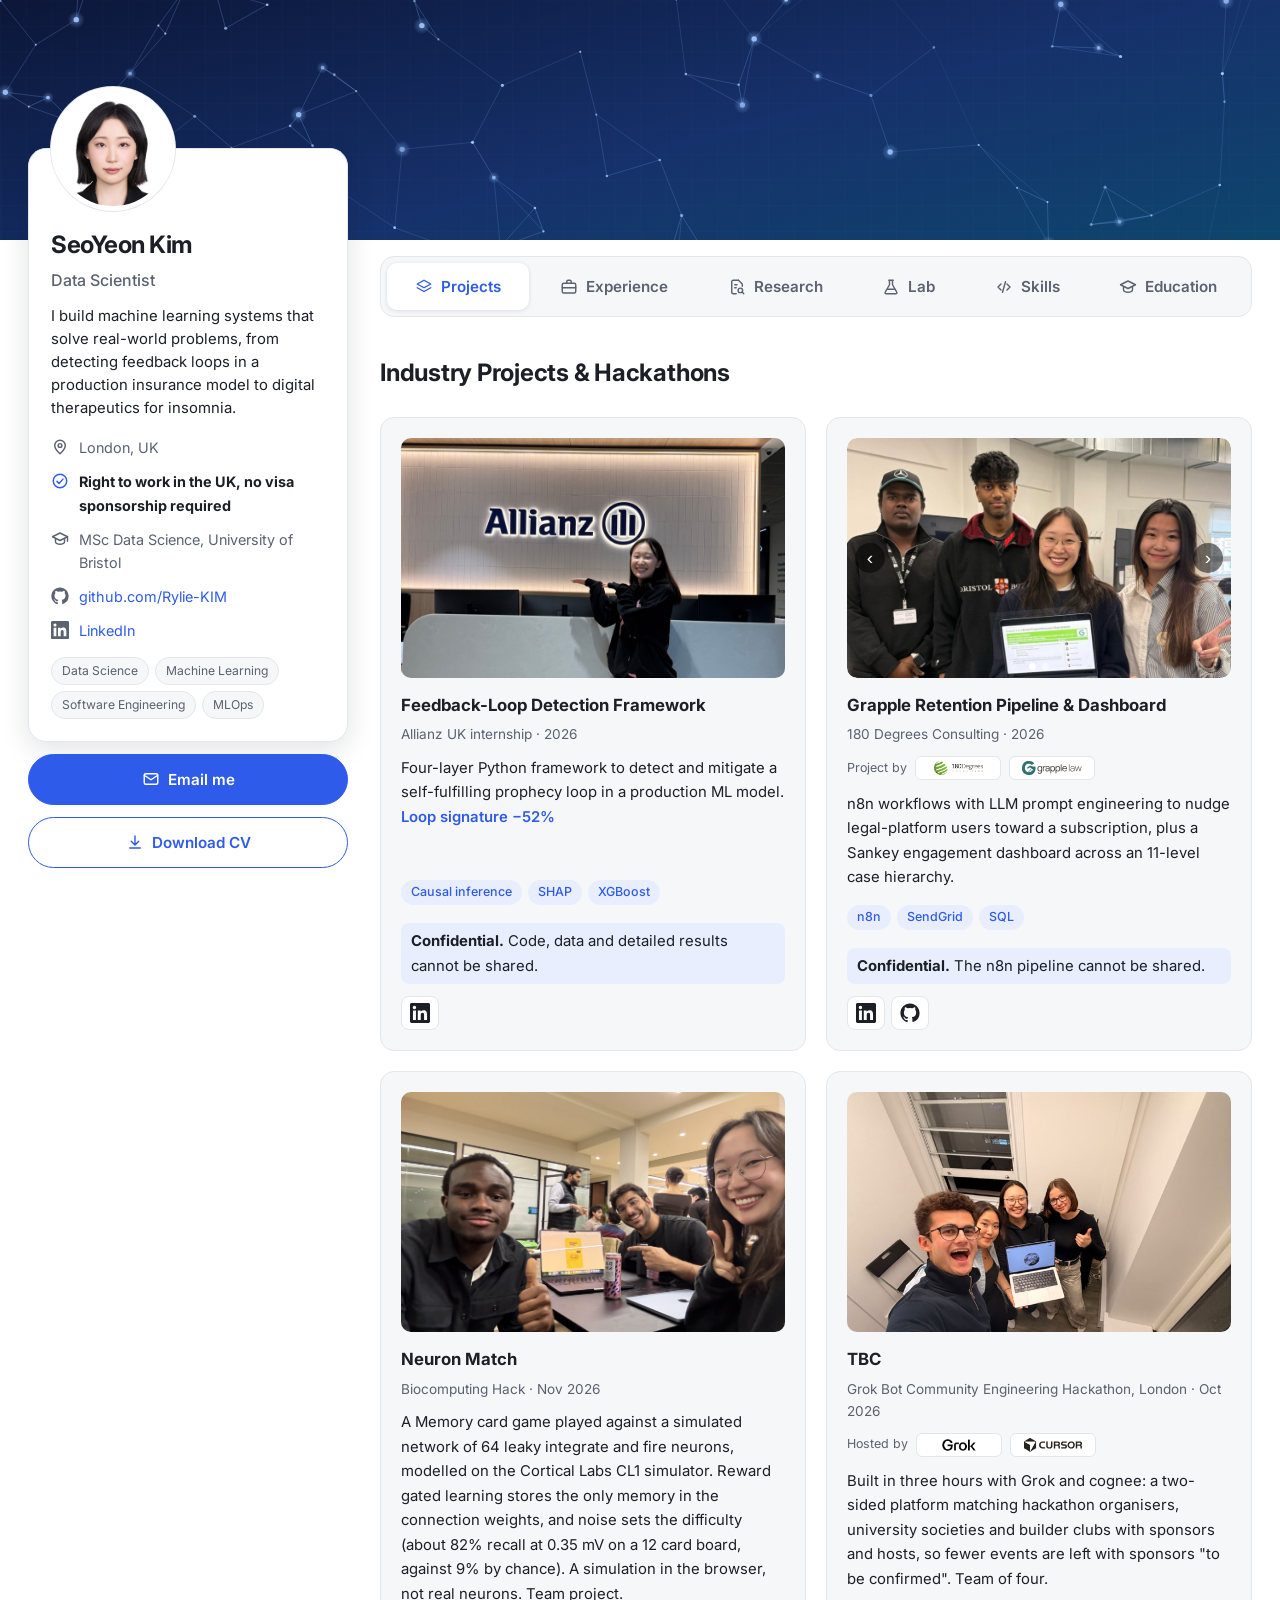
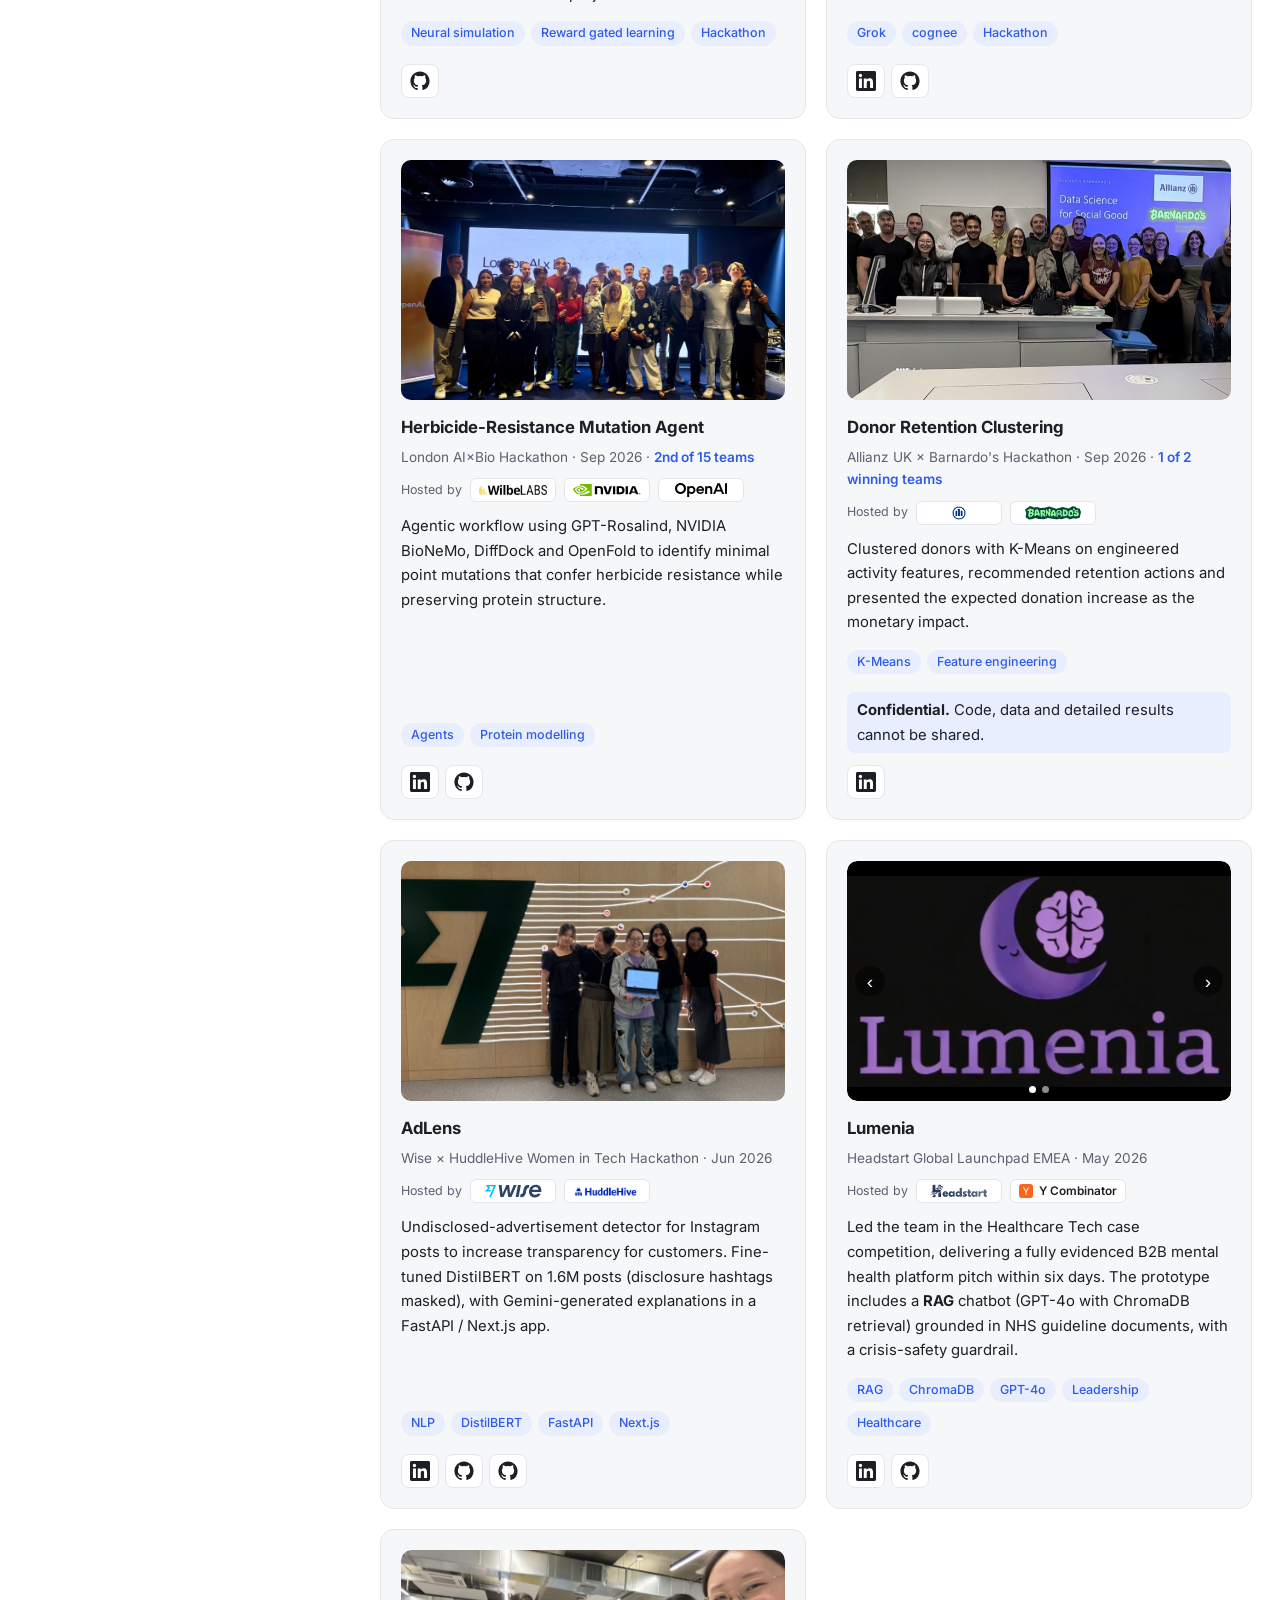
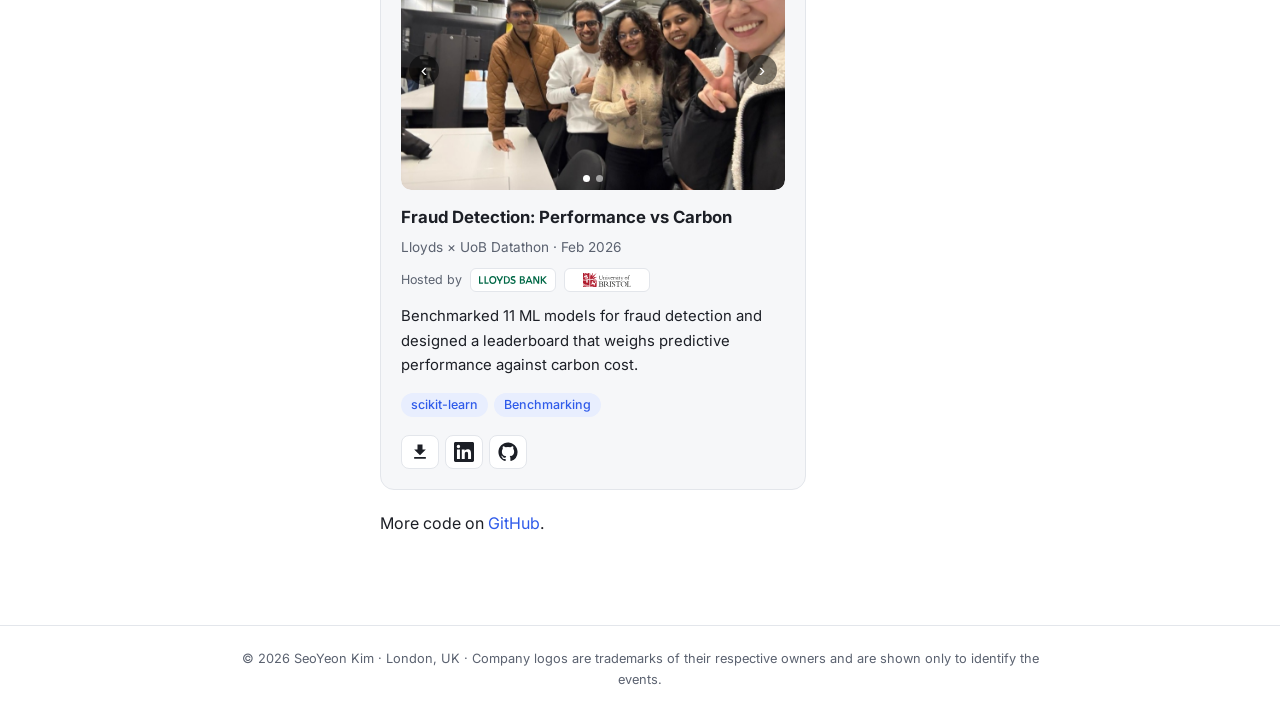
==== index.html @ cca4637c "feat: add Neuron Match (Biocomputing Hack) project card with team photo Co-Authored-By: Claude Sonne" ====
<!doctype html>
<html lang="en">
<head>
  <meta charset="utf-8">
  <meta name="viewport" content="width=device-width, initial-scale=1">
  <title>Projects | SeoYeon Kim</title>
  <meta name="description" content="Portfolio of SeoYeon Kim, MSc Data Science graduate (University of Bristol).">
  <link rel="preconnect" href="https://fonts.googleapis.com">
  <link rel="preconnect" href="https://fonts.gstatic.com" crossorigin>
  <link href="https://fonts.googleapis.com/css2?family=Inter:wght@400;500;600;700&display=swap" rel="stylesheet">
  <link rel="stylesheet" href="style.css?v=20261024zf">
<link rel="icon" href="favicon.ico" sizes="any">
<link rel="icon" type="image/png" href="assets/favicon.png">
<link rel="apple-touch-icon" href="assets/apple-touch-icon.png">
</head>
<body>

<div class="banner" role="img" aria-label="Decorative network background"></div>

<div class="layout">
<aside class="profile">
  <div class="pcard">
    <img class="pavatar" src="assets/profile.jpg" alt="SeoYeon Kim">
    <h1>SeoYeon Kim</h1>
    <p class="prole">Data Scientist</p>
    <p class="pbio">I build machine learning systems that solve real-world problems, from detecting feedback loops in a production insurance model to digital therapeutics for insomnia.</p>
    <ul class="pinfo">
      <li><svg viewBox="0 0 24 24" width="18" height="18" fill="none" stroke="currentColor" stroke-width="1.9" stroke-linecap="round" stroke-linejoin="round" aria-hidden="true"><path d="M12 21s-7-6.2-7-11a7 7 0 0 1 14 0c0 4.8-7 11-7 11Z"/><circle cx="12" cy="10" r="2.5"/></svg><span>London, UK</span></li>
      <li class="visa"><svg viewBox="0 0 24 24" width="18" height="18" fill="none" stroke="currentColor" stroke-width="1.9" stroke-linecap="round" stroke-linejoin="round" aria-hidden="true"><circle cx="12" cy="12" r="9"/><path d="m8 12.5 2.7 2.7L16 9.5"/></svg><span><strong>Right to work in the UK, no visa sponsorship required</strong></span></li>
      <li><svg viewBox="0 0 24 24" width="18" height="18" fill="none" stroke="currentColor" stroke-width="1.9" stroke-linecap="round" stroke-linejoin="round" aria-hidden="true"><path d="m2 9 10-5 10 5-10 5Z"/><path d="M6 11.5V16c0 1.5 3 3 6 3s6-1.5 6-3v-4.5M22 9v6"/></svg><span>MSc Data Science, University of Bristol</span></li>
      <li><svg viewBox="0 0 24 24" width="18" height="18" fill="currentColor" aria-hidden="true"><path d="M12 .5C5.65.5.5 5.65.5 12c0 5.08 3.29 9.39 7.86 10.91.58.1.79-.25.79-.56v-2c-3.2.7-3.88-1.54-3.88-1.54-.52-1.33-1.28-1.69-1.28-1.69-1.04-.71.08-.7.08-.7 1.15.08 1.76 1.18 1.76 1.18 1.03 1.76 2.69 1.25 3.35.95.1-.74.4-1.25.73-1.54-2.55-.29-5.24-1.28-5.24-5.69 0-1.26.45-2.28 1.18-3.09-.12-.29-.51-1.46.11-3.04 0 0 .97-.31 3.17 1.18a11 11 0 0 1 5.77 0c2.2-1.49 3.17-1.18 3.17-1.18.62 1.58.23 2.75.11 3.04.74.81 1.18 1.83 1.18 3.09 0 4.42-2.7 5.4-5.27 5.68.41.36.78 1.05.78 2.12v3.14c0 .31.21.67.8.56A11.5 11.5 0 0 0 23.5 12C23.5 5.65 18.35.5 12 .5Z"/></svg><a href="https://github.com/Rylie-KIM">github.com/Rylie-KIM</a></li>
      <li><svg viewBox="0 0 24 24" width="18" height="18" fill="currentColor" aria-hidden="true"><path d="M20.45 20.45h-3.56v-5.57c0-1.33-.03-3.04-1.85-3.04-1.86 0-2.14 1.45-2.14 2.95v5.66H9.34V9h3.42v1.56h.05c.48-.9 1.64-1.85 3.37-1.85 3.6 0 4.27 2.37 4.27 5.46v6.28ZM5.34 7.43a2.06 2.06 0 1 1 0-4.13 2.06 2.06 0 0 1 0 4.13ZM7.12 20.45H3.56V9h3.56v11.45ZM22.22 0H1.77C.79 0 0 .77 0 1.73v20.54C0 23.23.79 24 1.77 24h20.45c.98 0 1.78-.77 1.78-1.73V1.73C24 .77 23.2 0 22.22 0Z"/></svg><a href="http://www.linkedin.com/in/seo-yeon-kim-syk">LinkedIn</a></li>
    </ul>
    <div class="pchips"><span>Data Science</span><span>Machine Learning</span><span>Software Engineering</span><span>MLOps</span></div>
  </div>
  <button class="pbtn primary copy-email" type="button" data-email="yeonkim112599@gmail.com" data-label="Email me"><svg viewBox="0 0 24 24" width="18" height="18" fill="none" stroke="currentColor" stroke-width="1.9" stroke-linecap="round" stroke-linejoin="round" aria-hidden="true"><rect x="3" y="5" width="18" height="14" rx="2"/><path d="m3 7 9 6 9-6"/></svg><span>Email me</span></button>
  <a class="pbtn" href="assets/cv/SeoYeon_Kim_CV.pdf" download="SeoYeon_Kim_CV.pdf"><svg viewBox="0 0 24 24" width="18" height="18" fill="none" stroke="currentColor" stroke-width="1.9" stroke-linecap="round" stroke-linejoin="round" aria-hidden="true"><path d="M12 4v11M7 11l5 5 5-5M5 20h14"/></svg><span>Download CV</span></a>
</aside>
<div class="content">
<nav class="subtabs" aria-label="Sections"><a href="index.html" class="on" aria-current="page"><svg viewBox="0 0 24 24" width="18" height="18" fill="none" stroke="currentColor" stroke-width="1.9" stroke-linecap="round" stroke-linejoin="round" aria-hidden="true"><path d="m12 3 9 5-9 5-9-5Z"/><path d="m3 13 9 5 9-5"/></svg><span>Projects</span></a><a href="experience.html"><svg viewBox="0 0 24 24" width="18" height="18" fill="none" stroke="currentColor" stroke-width="1.9" stroke-linecap="round" stroke-linejoin="round" aria-hidden="true"><rect x="3" y="7" width="18" height="13" rx="2"/><path d="M9 7V5a2 2 0 0 1 2-2h2a2 2 0 0 1 2 2v2M3 13h18"/></svg><span>Experience</span></a><a href="research.html"><svg viewBox="0 0 24 24" width="18" height="18" fill="none" stroke="currentColor" stroke-width="1.9" stroke-linecap="round" stroke-linejoin="round" aria-hidden="true"><path d="M14 3H7a2 2 0 0 0-2 2v14a2 2 0 0 0 2 2h4"/><path d="M14 3l5 5v3"/><path d="M9 9h3M9 13h2"/><circle cx="16.5" cy="16.5" r="3"/><path d="m21 21-2.2-2.2"/></svg><span>Research</span></a><a href="lab.html"><svg viewBox="0 0 24 24" width="18" height="18" fill="none" stroke="currentColor" stroke-width="1.9" stroke-linecap="round" stroke-linejoin="round" aria-hidden="true"><path d="M9 3h6M10 3v6l-5.5 9.5A1.5 1.5 0 0 0 5.8 21h12.4a1.5 1.5 0 0 0 1.3-2.5L14 9V3"/><path d="M7.5 15h9"/></svg><span>Lab</span></a><a href="skills.html"><svg viewBox="0 0 24 24" width="18" height="18" fill="none" stroke="currentColor" stroke-width="1.9" stroke-linecap="round" stroke-linejoin="round" aria-hidden="true"><path d="m8 8-4 4 4 4M16 8l4 4-4 4M14 5l-4 14"/></svg><span>Skills</span></a><a href="education.html"><svg viewBox="0 0 24 24" width="18" height="18" fill="none" stroke="currentColor" stroke-width="1.9" stroke-linecap="round" stroke-linejoin="round" aria-hidden="true"><path d="m2 9 10-5 10 5-10 5Z"/><path d="M6 11.5V16c0 1.5 3 3 6 3s6-1.5 6-3v-4.5"/></svg><span>Education</span></a></nav>
<main>

<section id="projects">
  <h2>Industry Projects &amp; Hackathons</h2>
  <div class="grid">

    <article class="card">
      <img class="thumb" src="assets/projects/allianz.jpg" alt="Allianz UK office" loading="lazy">
      <h3>Feedback-Loop Detection Framework</h3>
      <div class="meta">Allianz UK internship · 2026</div>
      <p>Four-layer Python framework to detect and mitigate a self-fulfilling prophecy loop in a production ML model. <span class="badge">Loop signature −52%</span></p>
      <div><span class="tag">Causal inference</span><span class="tag">SHAP</span><span class="tag">XGBoost</span></div>
      <p class="conf"><strong>Confidential.</strong> Code, data and detailed results cannot be shared.</p>
      <div class="links"><a class="ico" href="https://lnkd.in/p/eHBMEHkT" title="LinkedIn post" aria-label="LinkedIn post"><svg viewBox="0 0 24 24" width="20" height="20" fill="currentColor" aria-hidden="true"><path d="M20.45 20.45h-3.56v-5.57c0-1.33-.03-3.04-1.85-3.04-1.86 0-2.14 1.45-2.14 2.95v5.66H9.34V9h3.42v1.56h.05c.48-.9 1.64-1.85 3.37-1.85 3.6 0 4.27 2.37 4.27 5.46v6.28ZM5.34 7.43a2.06 2.06 0 1 1 0-4.13 2.06 2.06 0 0 1 0 4.13ZM7.12 20.45H3.56V9h3.56v11.45ZM22.22 0H1.77C.79 0 0 .77 0 1.73v20.54C0 23.23.79 24 1.77 24h20.45c.98 0 1.78-.77 1.78-1.73V1.73C24 .77 23.2 0 22.22 0Z"/></svg></a></div>
    </article>

    <article class="card">
      <div class="carousel"><div class="track"><img class="thumb" src="assets/projects/grapple.jpg" alt="180 Degrees Consulting Grapple Law team" loading="lazy"><img class="thumb" style="object-position:top" src="assets/projects/grapple_profile.png" alt="Grapple Law project team profile" loading="lazy"></div></div>
      <h3>Grapple Retention Pipeline &amp; Dashboard</h3>
      <div class="meta">180 Degrees Consulting · 2026</div>
      <div class="sponsors"><span>Project by</span><span class="logo"><img src="assets/logos/180dc-full.png" alt="180 Degrees Consulting" loading="lazy"></span><span class="logo"><img src="assets/logos/grapple.svg" alt="Grapple Law" loading="lazy"></span></div>
      <p>n8n workflows with LLM prompt engineering to nudge legal-platform users toward a subscription, plus a Sankey engagement dashboard across an 11-level case hierarchy.</p>
      <div><span class="tag">n8n</span><span class="tag">SendGrid</span><span class="tag">SQL</span></div>
      <p class="conf"><strong>Confidential.</strong> The n8n pipeline cannot be shared.</p>
      <div class="links"><a class="ico" href="https://lnkd.in/p/ekDE3k5n" title="LinkedIn post" aria-label="LinkedIn post"><svg viewBox="0 0 24 24" width="20" height="20" fill="currentColor" aria-hidden="true"><path d="M20.45 20.45h-3.56v-5.57c0-1.33-.03-3.04-1.85-3.04-1.86 0-2.14 1.45-2.14 2.95v5.66H9.34V9h3.42v1.56h.05c.48-.9 1.64-1.85 3.37-1.85 3.6 0 4.27 2.37 4.27 5.46v6.28ZM5.34 7.43a2.06 2.06 0 1 1 0-4.13 2.06 2.06 0 0 1 0 4.13ZM7.12 20.45H3.56V9h3.56v11.45ZM22.22 0H1.77C.79 0 0 .77 0 1.73v20.54C0 23.23.79 24 1.77 24h20.45c.98 0 1.78-.77 1.78-1.73V1.73C24 .77 23.2 0 22.22 0Z"/></svg></a><a class="ico" href="https://github.com/michaelsamuel2005/GrappleDashboard" title="GitHub · Dashboard" aria-label="GitHub · Dashboard"><svg viewBox="0 0 24 24" width="20" height="20" fill="currentColor" aria-hidden="true"><path d="M12 .5C5.65.5.5 5.65.5 12c0 5.08 3.29 9.39 7.86 10.91.58.1.79-.25.79-.56v-2c-3.2.7-3.88-1.54-3.88-1.54-.52-1.33-1.28-1.69-1.28-1.69-1.04-.71.08-.7.08-.7 1.15.08 1.76 1.18 1.76 1.18 1.03 1.76 2.69 1.25 3.35.95.1-.74.4-1.25.73-1.54-2.55-.29-5.24-1.28-5.24-5.69 0-1.26.45-2.28 1.18-3.09-.12-.29-.51-1.46.11-3.04 0 0 .97-.31 3.17 1.18a11 11 0 0 1 5.77 0c2.2-1.49 3.17-1.18 3.17-1.18.62 1.58.23 2.75.11 3.04.74.81 1.18 1.83 1.18 3.09 0 4.42-2.7 5.4-5.27 5.68.41.36.78 1.05.78 2.12v3.14c0 .31.21.67.8.56A11.5 11.5 0 0 0 23.5 12C23.5 5.65 18.35.5 12 .5Z"/></svg></a></div>
    </article>

    <article class="card">
      <img class="thumb" src="assets/projects/biocomputing.jpg" alt="Neuron Match team at the Biocomputing Hack" loading="lazy" style="object-position:center 60%">
      <h3>Neuron Match</h3>
      <div class="meta">Biocomputing Hack · Nov 2026</div>
      <p>A Memory card game played against a simulated network of 64 leaky integrate and fire neurons, modelled on the Cortical Labs CL1 simulator. Reward gated learning stores the only memory in the connection weights, and noise sets the difficulty (about 82% recall at 0.35 mV on a 12 card board, against 9% by chance). A simulation in the browser, not real neurons. Team project.</p>
      <div><span class="tag">Neural simulation</span><span class="tag">Reward gated learning</span><span class="tag">Hackathon</span></div>
      <div class="links"><a class="ico" href="https://github.com/malikyus/Biocomputing-Hack" title="GitHub · Project repository" aria-label="GitHub · Project repository"><svg viewBox="0 0 24 24" width="20" height="20" fill="currentColor" aria-hidden="true"><path d="M12 .5C5.65.5.5 5.65.5 12c0 5.08 3.29 9.39 7.86 10.91.58.1.79-.25.79-.56v-2c-3.2.7-3.88-1.54-3.88-1.54-.52-1.33-1.28-1.69-1.28-1.69-1.04-.71.08-.7.08-.7 1.15.08 1.76 1.18 1.76 1.18 1.03 1.76 2.69 1.25 3.35.95.1-.74.4-1.25.73-1.54-2.55-.29-5.24-1.28-5.24-5.69 0-1.26.45-2.28 1.18-3.09-.12-.29-.51-1.46.11-3.04 0 0 .97-.31 3.17 1.18a11 11 0 0 1 5.77 0c2.2-1.49 3.17-1.18 3.17-1.18.62 1.58.23 2.75.11 3.04.74.81 1.18 1.83 1.18 3.09 0 4.42-2.7 5.4-5.27 5.68.41.36.78 1.05.78 2.12v3.14c0 .31.21.67.8.56A11.5 11.5 0 0 0 23.5 12C23.5 5.65 18.35.5 12 .5Z"/></svg></a></div>
    </article>

    <article class="card">
      <img class="thumb" src="assets/projects/tbc.jpg" alt="TBC team at the Grok hackathon" loading="lazy" style="object-position:center 35%">
      <h3>TBC</h3>
      <div class="meta">Grok Bot Community Engineering Hackathon, London · Oct 2026</div>
      <div class="sponsors"><span>Hosted by</span><span class="logo"><img src="assets/logos/grok.png" alt="Grok" loading="lazy"></span><span class="logo"><img src="assets/logos/cursor.svg" alt="Cursor" loading="lazy"></span></div>
      <p>Built in three hours with Grok and cognee: a two-sided platform matching hackathon organisers, university societies and builder clubs with sponsors and hosts, so fewer events are left with sponsors "to be confirmed". Team of four.</p>
      <div><span class="tag">Grok</span><span class="tag">cognee</span><span class="tag">Hackathon</span></div>
      <div class="links"><a class="ico" href="https://lnkd.in/p/eefx9x8j" title="LinkedIn post" aria-label="LinkedIn post"><svg viewBox="0 0 24 24" width="20" height="20" fill="currentColor" aria-hidden="true"><path d="M20.45 20.45h-3.56v-5.57c0-1.33-.03-3.04-1.85-3.04-1.86 0-2.14 1.45-2.14 2.95v5.66H9.34V9h3.42v1.56h.05c.48-.9 1.64-1.85 3.37-1.85 3.6 0 4.27 2.37 4.27 5.46v6.28ZM5.34 7.43a2.06 2.06 0 1 1 0-4.13 2.06 2.06 0 0 1 0 4.13ZM7.12 20.45H3.56V9h3.56v11.45ZM22.22 0H1.77C.79 0 0 .77 0 1.73v20.54C0 23.23.79 24 1.77 24h20.45c.98 0 1.78-.77 1.78-1.73V1.73C24 .77 23.2 0 22.22 0Z"/></svg></a><a class="ico" href="https://github.com/vickyvicky122/TBC" title="GitHub · Project repository" aria-label="GitHub · Project repository"><svg viewBox="0 0 24 24" width="20" height="20" fill="currentColor" aria-hidden="true"><path d="M12 .5C5.65.5.5 5.65.5 12c0 5.08 3.29 9.39 7.86 10.91.58.1.79-.25.79-.56v-2c-3.2.7-3.88-1.54-3.88-1.54-.52-1.33-1.28-1.69-1.28-1.69-1.04-.71.08-.7.08-.7 1.15.08 1.76 1.18 1.76 1.18 1.03 1.76 2.69 1.25 3.35.95.1-.74.4-1.25.73-1.54-2.55-.29-5.24-1.28-5.24-5.69 0-1.26.45-2.28 1.18-3.09-.12-.29-.51-1.46.11-3.04 0 0 .97-.31 3.17 1.18a11 11 0 0 1 5.77 0c2.2-1.49 3.17-1.18 3.17-1.18.62 1.58.23 2.75.11 3.04.74.81 1.18 1.83 1.18 3.09 0 4.42-2.7 5.4-5.27 5.68.41.36.78 1.05.78 2.12v3.14c0 .31.21.67.8.56A11.5 11.5 0 0 0 23.5 12C23.5 5.65 18.35.5 12 .5Z"/></svg></a></div>
    </article>

    <article class="card">
      <a href="https://lnkd.in/p/ecCn3j2A"><img class="thumb" src="assets/projects/aibio.jpg" alt="London AI x Bio Hackathon participants" loading="lazy"></a>
      <h3>Herbicide-Resistance Mutation Agent</h3>
      <div class="meta">London AI×Bio Hackathon · Sep 2026 · <span class="badge">2nd of 15 teams</span></div>
      <div class="sponsors"><span>Hosted by</span><span class="logo"><img src="assets/logos/wilbelabs.png" alt="WilbeLABS" loading="lazy"></span><span class="logo"><img src="assets/logos/nvidia.svg" alt="NVIDIA" loading="lazy"></span><span class="logo"><img src="assets/logos/openai.svg" alt="OpenAI" loading="lazy"></span></div>
      <p>Agentic workflow using GPT-Rosalind, NVIDIA BioNeMo, DiffDock and OpenFold to identify minimal point mutations that confer herbicide resistance while preserving protein structure.</p>
      <div><span class="tag">Agents</span><span class="tag">Protein modelling</span></div>
      <div class="links"><a class="ico" href="https://lnkd.in/p/ecCn3j2A" title="LinkedIn post" aria-label="LinkedIn post"><svg viewBox="0 0 24 24" width="20" height="20" fill="currentColor" aria-hidden="true"><path d="M20.45 20.45h-3.56v-5.57c0-1.33-.03-3.04-1.85-3.04-1.86 0-2.14 1.45-2.14 2.95v5.66H9.34V9h3.42v1.56h.05c.48-.9 1.64-1.85 3.37-1.85 3.6 0 4.27 2.37 4.27 5.46v6.28ZM5.34 7.43a2.06 2.06 0 1 1 0-4.13 2.06 2.06 0 0 1 0 4.13ZM7.12 20.45H3.56V9h3.56v11.45ZM22.22 0H1.77C.79 0 0 .77 0 1.73v20.54C0 23.23.79 24 1.77 24h20.45c.98 0 1.78-.77 1.78-1.73V1.73C24 .77 23.2 0 22.22 0Z"/></svg></a><a class="ico" href="https://github.com/olivervjd/agentic-enzyme-engineering-uncoupling-inhibitors" title="GitHub · Agentic workflow" aria-label="GitHub · Agentic workflow"><svg viewBox="0 0 24 24" width="20" height="20" fill="currentColor" aria-hidden="true"><path d="M12 .5C5.65.5.5 5.65.5 12c0 5.08 3.29 9.39 7.86 10.91.58.1.79-.25.79-.56v-2c-3.2.7-3.88-1.54-3.88-1.54-.52-1.33-1.28-1.69-1.28-1.69-1.04-.71.08-.7.08-.7 1.15.08 1.76 1.18 1.76 1.18 1.03 1.76 2.69 1.25 3.35.95.1-.74.4-1.25.73-1.54-2.55-.29-5.24-1.28-5.24-5.69 0-1.26.45-2.28 1.18-3.09-.12-.29-.51-1.46.11-3.04 0 0 .97-.31 3.17 1.18a11 11 0 0 1 5.77 0c2.2-1.49 3.17-1.18 3.17-1.18.62 1.58.23 2.75.11 3.04.74.81 1.18 1.83 1.18 3.09 0 4.42-2.7 5.4-5.27 5.68.41.36.78 1.05.78 2.12v3.14c0 .31.21.67.8.56A11.5 11.5 0 0 0 23.5 12C23.5 5.65 18.35.5 12 .5Z"/></svg></a></div>
    </article>

    <article class="card">
      <img class="thumb" src="assets/projects/barnardos.jpg" alt="Allianz x Barnardo's Data Science for Social Good hackathon participants" loading="lazy" style="object-position:70% center">
      <h3>Donor Retention Clustering</h3>
      <div class="meta">Allianz UK × Barnardo's Hackathon · Sep 2026 · <span class="badge">1 of 2 winning teams</span></div>
      <div class="sponsors"><span>Hosted by</span><span class="logo"><img src="assets/logos/allianz.png" alt="Allianz" loading="lazy"></span><span class="logo"><img src="assets/logos/barnardos.svg" alt="Barnardo's" loading="lazy"></span></div>
      <p>Clustered donors with K-Means on engineered activity features, recommended retention actions and presented the expected donation increase as the monetary impact.</p>
      <div><span class="tag">K-Means</span><span class="tag">Feature engineering</span></div>
      <p class="conf"><strong>Confidential.</strong> Code, data and detailed results cannot be shared.</p>
      <div class="links"><a class="ico" href="https://lnkd.in/p/eSmuMDUE" title="LinkedIn post" aria-label="LinkedIn post"><svg viewBox="0 0 24 24" width="20" height="20" fill="currentColor" aria-hidden="true"><path d="M20.45 20.45h-3.56v-5.57c0-1.33-.03-3.04-1.85-3.04-1.86 0-2.14 1.45-2.14 2.95v5.66H9.34V9h3.42v1.56h.05c.48-.9 1.64-1.85 3.37-1.85 3.6 0 4.27 2.37 4.27 5.46v6.28ZM5.34 7.43a2.06 2.06 0 1 1 0-4.13 2.06 2.06 0 0 1 0 4.13ZM7.12 20.45H3.56V9h3.56v11.45ZM22.22 0H1.77C.79 0 0 .77 0 1.73v20.54C0 23.23.79 24 1.77 24h20.45c.98 0 1.78-.77 1.78-1.73V1.73C24 .77 23.2 0 22.22 0Z"/></svg></a></div>
    </article>

    <article class="card">
      <a href="https://lnkd.in/p/ewrXJS7N"><img class="thumb" src="assets/projects/adlens.jpg" alt="Wise x HuddleHive hackathon team" loading="lazy"></a>
      <h3>AdLens</h3>
      <div class="meta">Wise × HuddleHive Women in Tech Hackathon · Jun 2026</div>
      <div class="sponsors"><span>Hosted by</span><span class="logo"><img src="assets/logos/wise.svg" alt="Wise" loading="lazy"></span><span class="logo"><img src="assets/logos/huddlehive.png" alt="HuddleHive" loading="lazy"></span></div>
      <p>Undisclosed-advertisement detector for Instagram posts to increase transparency for customers. Fine-tuned DistilBERT on 1.6M posts (disclosure hashtags masked), with Gemini-generated explanations in a FastAPI / Next.js app.</p>
      <div><span class="tag">NLP</span><span class="tag">DistilBERT</span><span class="tag">FastAPI</span><span class="tag">Next.js</span></div>
      <div class="links"><a class="ico" href="https://lnkd.in/p/ewrXJS7N" title="LinkedIn post" aria-label="LinkedIn post"><svg viewBox="0 0 24 24" width="20" height="20" fill="currentColor" aria-hidden="true"><path d="M20.45 20.45h-3.56v-5.57c0-1.33-.03-3.04-1.85-3.04-1.86 0-2.14 1.45-2.14 2.95v5.66H9.34V9h3.42v1.56h.05c.48-.9 1.64-1.85 3.37-1.85 3.6 0 4.27 2.37 4.27 5.46v6.28ZM5.34 7.43a2.06 2.06 0 1 1 0-4.13 2.06 2.06 0 0 1 0 4.13ZM7.12 20.45H3.56V9h3.56v11.45ZM22.22 0H1.77C.79 0 0 .77 0 1.73v20.54C0 23.23.79 24 1.77 24h20.45c.98 0 1.78-.77 1.78-1.73V1.73C24 .77 23.2 0 22.22 0Z"/></svg></a><a class="ico" href="https://lnkd.in/e_X7Y5Zg" title="GitHub · ML & detection engine" aria-label="GitHub · ML & detection engine"><svg viewBox="0 0 24 24" width="20" height="20" fill="currentColor" aria-hidden="true"><path d="M12 .5C5.65.5.5 5.65.5 12c0 5.08 3.29 9.39 7.86 10.91.58.1.79-.25.79-.56v-2c-3.2.7-3.88-1.54-3.88-1.54-.52-1.33-1.28-1.69-1.28-1.69-1.04-.71.08-.7.08-.7 1.15.08 1.76 1.18 1.76 1.18 1.03 1.76 2.69 1.25 3.35.95.1-.74.4-1.25.73-1.54-2.55-.29-5.24-1.28-5.24-5.69 0-1.26.45-2.28 1.18-3.09-.12-.29-.51-1.46.11-3.04 0 0 .97-.31 3.17 1.18a11 11 0 0 1 5.77 0c2.2-1.49 3.17-1.18 3.17-1.18.62 1.58.23 2.75.11 3.04.74.81 1.18 1.83 1.18 3.09 0 4.42-2.7 5.4-5.27 5.68.41.36.78 1.05.78 2.12v3.14c0 .31.21.67.8.56A11.5 11.5 0 0 0 23.5 12C23.5 5.65 18.35.5 12 .5Z"/></svg></a><a class="ico" href="https://lnkd.in/e6mPdQmp" title="GitHub · Web app" aria-label="GitHub · Web app"><svg viewBox="0 0 24 24" width="20" height="20" fill="currentColor" aria-hidden="true"><path d="M12 .5C5.65.5.5 5.65.5 12c0 5.08 3.29 9.39 7.86 10.91.58.1.79-.25.79-.56v-2c-3.2.7-3.88-1.54-3.88-1.54-.52-1.33-1.28-1.69-1.28-1.69-1.04-.71.08-.7.08-.7 1.15.08 1.76 1.18 1.76 1.18 1.03 1.76 2.69 1.25 3.35.95.1-.74.4-1.25.73-1.54-2.55-.29-5.24-1.28-5.24-5.69 0-1.26.45-2.28 1.18-3.09-.12-.29-.51-1.46.11-3.04 0 0 .97-.31 3.17 1.18a11 11 0 0 1 5.77 0c2.2-1.49 3.17-1.18 3.17-1.18.62 1.58.23 2.75.11 3.04.74.81 1.18 1.83 1.18 3.09 0 4.42-2.7 5.4-5.27 5.68.41.36.78 1.05.78 2.12v3.14c0 .31.21.67.8.56A11.5 11.5 0 0 0 23.5 12C23.5 5.65 18.35.5 12 .5Z"/></svg></a></div>
    </article>

    <article class="card">
      <div class="carousel"><div class="track"><a href="https://www.linkedin.com/posts/seo-yeon-kim-syk_headstart-launchpad2026-healthtech-ugcPost-7443459306458427392-GZk8"><img class="thumb" style="object-fit:contain;background:#000" src="assets/projects/lumenia.jpg" alt="Lumenia logo" loading="lazy"></a><a href="https://www.linkedin.com/posts/seo-yeon-kim-syk_headstart-launchpad2026-healthtech-ugcPost-7443459306458427392-GZk8"><img class="thumb" src="assets/projects/lumenia_cert.jpg" alt="Headstart Launchpad certificate of completion" loading="lazy"></a></div></div>
      <h3>Lumenia</h3>
      <div class="meta">Headstart Global Launchpad EMEA · May 2026</div>
      <div class="sponsors"><span>Hosted by</span><span class="logo"><img src="assets/logos/headstart.png" alt="Headstart Global" loading="lazy"></span><span class="logo logo-text"><img src="assets/logos/ycombinator.svg" alt="Y Combinator" loading="lazy"><b>Y Combinator</b></span></div>
      <p>Led the team in the Healthcare Tech case competition, delivering a fully evidenced B2B mental health platform pitch within six days. The prototype includes a <strong>RAG</strong> chatbot (GPT-4o with ChromaDB retrieval) grounded in NHS guideline documents, with a crisis-safety guardrail.</p>
      <div><span class="tag">RAG</span><span class="tag">ChromaDB</span><span class="tag">GPT-4o</span><span class="tag">Leadership</span><span class="tag">Healthcare</span></div>
      <div class="links"><a class="ico" href="https://www.linkedin.com/posts/seo-yeon-kim-syk_headstart-launchpad2026-healthtech-ugcPost-7443459306458427392-GZk8" title="LinkedIn post" aria-label="LinkedIn post"><svg viewBox="0 0 24 24" width="20" height="20" fill="currentColor" aria-hidden="true"><path d="M20.45 20.45h-3.56v-5.57c0-1.33-.03-3.04-1.85-3.04-1.86 0-2.14 1.45-2.14 2.95v5.66H9.34V9h3.42v1.56h.05c.48-.9 1.64-1.85 3.37-1.85 3.6 0 4.27 2.37 4.27 5.46v6.28ZM5.34 7.43a2.06 2.06 0 1 1 0-4.13 2.06 2.06 0 0 1 0 4.13ZM7.12 20.45H3.56V9h3.56v11.45ZM22.22 0H1.77C.79 0 0 .77 0 1.73v20.54C0 23.23.79 24 1.77 24h20.45c.98 0 1.78-.77 1.78-1.73V1.73C24 .77 23.2 0 22.22 0Z"/></svg></a><a class="ico" href="https://github.com/Rylie-KIM/uob-msc-bdss-hsg-launchpad-2026" title="GitHub · Project repository" aria-label="GitHub · Project repository"><svg viewBox="0 0 24 24" width="20" height="20" fill="currentColor" aria-hidden="true"><path d="M12 .5C5.65.5.5 5.65.5 12c0 5.08 3.29 9.39 7.86 10.91.58.1.79-.25.79-.56v-2c-3.2.7-3.88-1.54-3.88-1.54-.52-1.33-1.28-1.69-1.28-1.69-1.04-.71.08-.7.08-.7 1.15.08 1.76 1.18 1.76 1.18 1.03 1.76 2.69 1.25 3.35.95.1-.74.4-1.25.73-1.54-2.55-.29-5.24-1.28-5.24-5.69 0-1.26.45-2.28 1.18-3.09-.12-.29-.51-1.46.11-3.04 0 0 .97-.31 3.17 1.18a11 11 0 0 1 5.77 0c2.2-1.49 3.17-1.18 3.17-1.18.62 1.58.23 2.75.11 3.04.74.81 1.18 1.83 1.18 3.09 0 4.42-2.7 5.4-5.27 5.68.41.36.78 1.05.78 2.12v3.14c0 .31.21.67.8.56A11.5 11.5 0 0 0 23.5 12C23.5 5.65 18.35.5 12 .5Z"/></svg></a></div>
    </article>

    <article class="card">
      <div class="carousel"><div class="track"><a href="https://lnkd.in/p/eapujvNC"><img class="thumb" src="assets/projects/lloyds_team.jpg" alt="Lloyds x UoB Datathon team" loading="lazy"></a><a href="https://lnkd.in/p/eapujvNC"><img class="thumb" src="assets/projects/lloyds.jpg" alt="Team slide: Credit Card Fraud Detection" loading="lazy"></a></div></div>
      <h3>Fraud Detection: Performance vs Carbon</h3>
      <div class="meta">Lloyds × UoB Datathon · Feb 2026</div>
      <div class="sponsors"><span>Hosted by</span><span class="logo"><img src="assets/logos/lloyds.svg" alt="Lloyds Bank" loading="lazy"></span><span class="logo"><img src="assets/logos/bristol.svg" alt="University of Bristol" loading="lazy"></span></div>
      <p>Benchmarked 11 ML models for fraud detection and designed a leaderboard that weighs predictive performance against carbon cost.</p>
      <div><span class="tag">scikit-learn</span><span class="tag">Benchmarking</span></div>
      <div class="links"><a class="ico" href="assets/reports/SeoYeon_Kim_Lloyds_Datathon_Fraud_Detection_Presentation.pdf" title="Presentation (PDF)" aria-label="Presentation (PDF)"><svg viewBox="0 0 24 24" width="20" height="20" fill="currentColor" aria-hidden="true"><path d="M19 9h-4V3H9v6H5l7 7 7-7zM5 18v2h14v-2H5z"/></svg></a><a class="ico" href="https://lnkd.in/p/eapujvNC" title="LinkedIn post" aria-label="LinkedIn post"><svg viewBox="0 0 24 24" width="20" height="20" fill="currentColor" aria-hidden="true"><path d="M20.45 20.45h-3.56v-5.57c0-1.33-.03-3.04-1.85-3.04-1.86 0-2.14 1.45-2.14 2.95v5.66H9.34V9h3.42v1.56h.05c.48-.9 1.64-1.85 3.37-1.85 3.6 0 4.27 2.37 4.27 5.46v6.28ZM5.34 7.43a2.06 2.06 0 1 1 0-4.13 2.06 2.06 0 0 1 0 4.13ZM7.12 20.45H3.56V9h3.56v11.45ZM22.22 0H1.77C.79 0 0 .77 0 1.73v20.54C0 23.23.79 24 1.77 24h20.45c.98 0 1.78-.77 1.78-1.73V1.73C24 .77 23.2 0 22.22 0Z"/></svg></a><a class="ico" href="https://github.com/AmritRajeev/Bristol-Datathon-code" title="GitHub · Code" aria-label="GitHub · Code"><svg viewBox="0 0 24 24" width="20" height="20" fill="currentColor" aria-hidden="true"><path d="M12 .5C5.65.5.5 5.65.5 12c0 5.08 3.29 9.39 7.86 10.91.58.1.79-.25.79-.56v-2c-3.2.7-3.88-1.54-3.88-1.54-.52-1.33-1.28-1.69-1.28-1.69-1.04-.71.08-.7.08-.7 1.15.08 1.76 1.18 1.76 1.18 1.03 1.76 2.69 1.25 3.35.95.1-.74.4-1.25.73-1.54-2.55-.29-5.24-1.28-5.24-5.69 0-1.26.45-2.28 1.18-3.09-.12-.29-.51-1.46.11-3.04 0 0 .97-.31 3.17 1.18a11 11 0 0 1 5.77 0c2.2-1.49 3.17-1.18 3.17-1.18.62 1.58.23 2.75.11 3.04.74.81 1.18 1.83 1.18 3.09 0 4.42-2.7 5.4-5.27 5.68.41.36.78 1.05.78 2.12v3.14c0 .31.21.67.8.56A11.5 11.5 0 0 0 23.5 12C23.5 5.65 18.35.5 12 .5Z"/></svg></a></div>
    </article>

  </div>
  <p style="margin-top:20px">More code on <a href="https://github.com/Rylie-KIM">GitHub</a>.</p>
</section>

</main>
</div>
</div>

<footer class="legal-foot"><div class="wrap">© 2026 SeoYeon Kim · London, UK · Company logos are trademarks of their respective owners and are shown only to identify the events.</div></footer>

<script>
(function () {
  var h = (location.hash || '').replace('#', '');
  if (['experience','research','lab','skills','education'].indexOf(h) !== -1) location.replace(h + '.html');
})();

(function () {
  document.querySelectorAll('.copy-email').forEach(function (b) {
    b.addEventListener('click', function () {
      var t = b.getAttribute('data-email');
      var label = b.getAttribute('data-label');
      var span = b.querySelector('span') || b;
      function done() { span.textContent = 'Copied: ' + t; setTimeout(function () { span.textContent = label; }, 2200); }
      if (navigator.clipboard && navigator.clipboard.writeText) {
        navigator.clipboard.writeText(t).then(done, function () { window.prompt('Copy this address:', t); });
      } else { window.prompt('Copy this address:', t); }
    });
  });
})();
document.querySelectorAll('.carousel').forEach(function (c) {
  var track = c.querySelector('.track');
  var n = track.children.length;
  if (n < 2) return;
  var dots = document.createElement('div');
  dots.className = 'dots';
  var ds = [];
  for (var i = 0; i < n; i++) {
    var d = document.createElement('button');
    d.type = 'button';
    d.setAttribute('aria-label', 'Photo ' + (i + 1));
    (function (i) { d.onclick = function () { track.scrollTo({ left: i * track.clientWidth, behavior: 'smooth' }); }; })(i);
    dots.appendChild(d); ds.push(d);
  }
  function mk(cls, label, dir) {
    var b = document.createElement('button');
    b.type = 'button'; b.className = 'nav ' + cls; b.textContent = label;
    b.setAttribute('aria-label', dir > 0 ? 'Next photo' : 'Previous photo');
    b.onclick = function () { track.scrollBy({ left: dir * track.clientWidth, behavior: 'smooth' }); };
    return b;
  }
  c.appendChild(mk('prev', '\u2039', -1));
  c.appendChild(mk('next', '\u203a', 1));
  c.appendChild(dots);
  function sync() {
    var i = Math.round(track.scrollLeft / track.clientWidth);
    ds.forEach(function (d, k) { d.classList.toggle('on', k === i); });
  }
  track.addEventListener('scroll', sync, { passive: true });
  sync();
});
</script>
</body>
</html>
---- style.css ----
:root {
  --bg: #ffffff;
  --surface: #f6f7f9;
  --text: #1c1f26;
  --muted: #5b6270;
  --line: #e3e6eb;
  --accent: #2f5bea;
  --accent-soft: #e8eefe;
}

@media (prefers-color-scheme: dark) {
  :root {
    --bg: #0f1218;
    --surface: #171b24;
    --text: #e8eaf0;
    --muted: #9aa1b0;
    --line: #262b37;
    --accent: #7c9bff;
    --accent-soft: #1d2540;
  }
}

* { box-sizing: border-box; }
html { scroll-behavior: smooth; }

body {
  margin: 0;
  background: var(--bg);
  color: var(--text);
  font-family: "Inter", -apple-system, BlinkMacSystemFont, "Segoe UI", sans-serif;
  line-height: 1.65;
  -webkit-font-smoothing: antialiased;
}

a { color: var(--accent); text-decoration: none; }
a:hover { text-decoration: underline; }

.wrap { max-width: 880px; margin: 0 auto; padding: 0 20px; }

/* nav */
nav {
  position: sticky; top: 0; z-index: 10;
  background: color-mix(in srgb, var(--bg) 88%, transparent);
  backdrop-filter: blur(8px);
  border-bottom: 1px solid var(--line);
}
nav .wrap { display: flex; justify-content: space-between; align-items: center; height: 56px; }
nav .brand { font-weight: 700; color: var(--text); }
nav ul { display: flex; gap: 18px; list-style: none; margin: 0; padding: 0; font-size: 0.92rem; }
nav ul a { color: var(--muted); }
nav ul a:hover { color: var(--accent); text-decoration: none; }

/* hero */
.hero { padding: 72px 0 48px; }
.hero .wrap { display: flex; gap: 40px; align-items: center; }
.hero img {
  width: 180px; height: 232px; object-fit: cover; border-radius: 16px;
  border: 1px solid var(--line); flex-shrink: 0;
}
.hero h1 { font-size: 2.6rem; line-height: 1.15; margin: 0 0 8px; letter-spacing: -0.02em; }
.hero .role { font-size: 1.15rem; color: var(--muted); margin: 0 0 16px; }
.hero p.lead { margin: 0 0 22px; max-width: 520px; }
.btns { display: flex; flex-wrap: wrap; gap: 10px; }
.btn {
  display: inline-block; padding: 9px 16px; border-radius: 8px; font-size: 0.92rem; font-weight: 600;
  border: 1px solid var(--line); color: var(--text); background: var(--surface);
}
.btn.primary { background: var(--accent); border-color: var(--accent); color: #fff; }
.btn:hover { text-decoration: none; filter: brightness(1.06); }

/* sections */
section { padding: 48px 0; border-top: 1px solid var(--line); }
h2 { font-size: 1.5rem; margin: 0 0 24px; letter-spacing: -0.01em; }
h3 { margin: 0; font-size: 1.05rem; }

.tag {
  display: inline-block; font-size: 0.78rem; padding: 2px 10px; margin: 0 6px 6px 0;
  border-radius: 999px; background: var(--accent-soft); color: var(--accent); font-weight: 500;
}

/* experience */
.job { margin-bottom: 32px; }
.job-head { display: flex; justify-content: space-between; gap: 12px; flex-wrap: wrap; }
.job-head .when { color: var(--muted); font-size: 0.9rem; }
.job .sub { color: var(--muted); font-size: 0.93rem; margin: 2px 0 8px; }
.job ul { margin: 8px 0 0; padding-left: 20px; }
.job li { margin-bottom: 6px; font-size: 0.95rem; }

/* projects */
.grid { display: grid; grid-template-columns: repeat(auto-fill, minmax(420px, 1fr)); gap: 20px; }
.card {
  background: var(--surface); border: 1px solid var(--line); border-radius: 14px;
  padding: 20px; display: flex; flex-direction: column;
}
.card .thumb { width: 100%; aspect-ratio: 16 / 10; object-fit: cover; border-radius: 10px; margin-bottom: 14px; display: block; }
.carousel { position: relative; margin-bottom: 14px; }
.carousel .track { display: flex; overflow-x: auto; scroll-snap-type: x mandatory; scrollbar-width: none; border-radius: 10px; }
.carousel .track::-webkit-scrollbar { display: none; }
.carousel .track > * { flex: 0 0 100%; scroll-snap-align: center; display: block; }
.carousel .thumb { margin-bottom: 0; }
.carousel .nav {
  position: absolute; top: 50%; transform: translateY(-50%); width: 30px; height: 30px; border-radius: 50%;
  border: none; background: rgba(0, 0, 0, 0.5); color: #fff; font-size: 1.2rem; line-height: 1; cursor: pointer;
}
.carousel .prev { left: 8px; }
.carousel .next { right: 8px; }
.carousel .dots { position: absolute; bottom: 8px; left: 0; right: 0; display: flex; justify-content: center; gap: 6px; }
.carousel .dots button { width: 7px; height: 7px; padding: 0; border-radius: 50%; border: none; background: rgba(255, 255, 255, 0.55); cursor: pointer; }
.carousel .dots button.on { background: #fff; }
.card h3 { margin-bottom: 4px; }
.card .meta { color: var(--muted); font-size: 0.85rem; margin-bottom: 10px; }
.card p { margin: 0 0 12px; font-size: 0.93rem; flex: 1; }
.card .badge { font-weight: 600; color: var(--accent); }

/* skills */
.skills dt { font-weight: 600; margin-top: 14px; }
.skills dd { margin: 4px 0 0; color: var(--muted); }

/* education */
.edu { margin-bottom: 18px; }
.edu .when { color: var(--muted); font-size: 0.9rem; }

footer { padding: 36px 0 56px; border-top: 1px solid var(--line); color: var(--muted); font-size: 0.88rem; }

@media (max-width: 700px) {
  .hero { padding-top: 40px; }
  .hero .wrap { flex-direction: column; align-items: flex-start; gap: 24px; }
  .hero h1 { font-size: 2rem; }
  .grid { grid-template-columns: 1fr; }
  nav ul { gap: 10px; font-size: 0.8rem; flex-wrap: wrap; }
  nav .wrap { height: auto; min-height: 56px; padding-top: 8px; padding-bottom: 8px; }
  nav .brand { display: none; }
}

.sponsors { display: flex; flex-wrap: wrap; align-items: center; gap: 8px; margin: 0 0 12px; font-size: 0.78rem; color: var(--muted); }
.sponsors .logo { background: #fff; border: 1px solid var(--line); border-radius: 6px; padding: 4px 8px; display: inline-flex; align-items: center; justify-content: center; }
.sponsors .logo img { width: 68px; height: 14px; object-fit: contain; display: block; }

.conf { margin: 12px 0 0; padding: 6px 10px; border-radius: 8px; font-size: 0.82rem; background: var(--accent-soft); color: var(--text); flex: none !important; }
.job .conf { margin-top: 12px; }

.card .links { display: flex; flex-direction: column; gap: 6px; margin-top: 12px; }
.card .links a {
  display: flex; justify-content: space-between; align-items: center;
  font-size: 0.85rem; font-weight: 600; padding: 7px 12px; border-radius: 8px;
  border: 1px solid var(--line); background: var(--bg); color: var(--accent);
}
.card .links a::after { content: "\2197"; margin-left: 12px; opacity: 0.7; }
.card .links a:hover { border-color: var(--accent); text-decoration: none; }

.org { display: flex; gap: 18px; align-items: flex-start; }
.org-body { flex: 1; min-width: 0; }
.org-logo {
  flex: 0 0 60px; width: 60px; height: 60px; border-radius: 12px; background: #fff;
  border: 1px solid var(--line); display: flex; align-items: center; justify-content: center; padding: 9px;
}
.org-logo img { width: 100%; height: 100%; object-fit: contain; display: block; }
.org-logo.navy { background: #1f3a73; }
.org-logo.brand { background: var(--accent); border-color: var(--accent); }
.org-logo .mono { color: #fff; font-weight: 700; font-size: 0.8rem; letter-spacing: 0.04em; }
@media (max-width: 700px) {
  .org { gap: 14px; }
  .org-logo { flex-basis: 48px; width: 48px; height: 48px; padding: 7px; border-radius: 10px; }
}

.edu.org { min-height: 60px; margin-bottom: 24px; }

.sublabel { font-size: 0.8rem; font-weight: 600; letter-spacing: 0.08em; text-transform: uppercase; color: var(--muted); margin: 32px 0 14px; }
#education h2 + .sublabel { margin-top: 0; }

.majors { margin: 8px 0 0; padding-left: 20px; font-size: 0.93rem; }
.majors li { margin-bottom: 2px; }
#awards h2 + .sublabel { margin-top: 0; }

button.btn { font-family: inherit; cursor: pointer; }

.hero p.visa { margin: -10px 0 22px; max-width: 520px; }

.proj { margin: 18px 0 4px; font-size: 0.95rem; font-weight: 600; }
.job .proj + ul { margin-top: 4px; }
.ptags { margin-top: 8px; }

/* hero extras */
.hero { position: relative; }
.hero::before { content: ""; position: absolute; inset: 0; background-image: linear-gradient(var(--line) 1px, transparent 1px), linear-gradient(90deg, var(--line) 1px, transparent 1px); background-size: 44px 44px; -webkit-mask-image: linear-gradient(#000 55%, transparent); mask-image: linear-gradient(#000 55%, transparent); pointer-events: none; }
.hero .wrap { position: relative; }
.chips { display: flex; flex-wrap: wrap; gap: 8px; margin: 0 0 22px; }
.chips span { padding: 5px 12px; border-radius: 999px; border: 1px solid var(--line); background: var(--surface); font-size: 0.82rem; color: var(--muted); }

/* segmented section tabs */
nav .tabs { display: flex; gap: 2px; padding: 4px; border: 1px solid var(--line); border-radius: 12px; background: var(--surface); overflow-x: auto; scrollbar-width: none; }
nav .tabs::-webkit-scrollbar { display: none; }
.tab { font: inherit; font-size: 0.9rem; color: var(--muted); background: transparent; border: none; padding: 7px 16px; border-radius: 9px; cursor: pointer; white-space: nowrap; }
.tab:hover { color: var(--text); }
.tab.on { background: var(--text); color: var(--bg); font-weight: 600; }
section[hidden] { display: none; }
main > section:first-of-type { border-top: none; }

/* footer card */
.site-footer { text-align: center; padding: 56px 0 48px; border-top: 1px solid var(--line); background-image: linear-gradient(var(--line) 1px, transparent 1px), linear-gradient(90deg, var(--line) 1px, transparent 1px); background-size: 44px 44px; color: var(--text); }
.site-footer .avatar { width: 96px; height: 96px; border-radius: 50%; object-fit: cover; object-position: center 20%; border: 3px solid var(--bg); box-shadow: 0 0 0 1px var(--line); }
.site-footer h2 { margin: 16px 0 6px; font-size: 1.9rem; letter-spacing: -0.02em; }
.site-footer .tagline { margin: 0 auto 22px; max-width: 560px; color: var(--muted); }
.btns.center { justify-content: center; }
.btn.dark { background: var(--text); color: var(--bg); border-color: var(--text); display: inline-flex; align-items: center; gap: 8px; }
.icons { display: flex; justify-content: center; gap: 12px; margin: 18px 0 28px; }
.icon-btn { width: 58px; height: 58px; border-radius: 14px; border: 1px solid var(--line); background: var(--surface); display: inline-flex; align-items: center; justify-content: center; color: var(--text); }
.icon-btn:hover { border-color: var(--accent); text-decoration: none; }
.site-footer .legal { color: var(--muted); font-size: 0.82rem; margin: 0; }
@media (max-width: 700px) { nav .wrap { height: auto; padding-top: 8px; padding-bottom: 8px; } nav .tabs { max-width: 100%; } .tab { padding: 7px 12px; } }

/* large tab bar under the profile */
.tabbar { position: sticky; top: 0; z-index: 10; padding: 14px 0; background: color-mix(in srgb, var(--bg) 90%, transparent); backdrop-filter: blur(8px); border-bottom: 1px solid var(--line); }
.tabbar .wrap { display: flex; justify-content: center; }
.tabbar .tabs { display: inline-flex; gap: 4px; padding: 6px; border: 1px solid var(--line); border-radius: 16px; background: var(--surface); max-width: 100%; overflow-x: auto; scrollbar-width: none; }
.tabbar .tabs::-webkit-scrollbar { display: none; }
.tabbar .tab { font-family: inherit; font-size: 1.05rem; padding: 12px 26px; border-radius: 11px; }
@media (max-width: 700px) { .tabbar .tab { font-size: 0.95rem; padding: 10px 16px; } }

/* multi-page top navigation */
.topnav { position: sticky; top: 0; z-index: 20; background: color-mix(in srgb, var(--bg) 92%, transparent); backdrop-filter: blur(8px); border-bottom: 1px solid var(--line); }
.topnav .wrap { display: flex; justify-content: space-between; align-items: center; gap: 16px; min-height: 60px; }
.topnav .brand { font-weight: 700; color: var(--text); white-space: nowrap; }
.topnav .links { display: flex; gap: 4px; overflow-x: auto; scrollbar-width: none; }
.topnav .links::-webkit-scrollbar { display: none; }
.topnav .links a { text-transform: uppercase; letter-spacing: 0.12em; font-size: 0.78rem; font-weight: 600; color: var(--muted); padding: 10px 14px; border-radius: 10px; white-space: nowrap; }
.topnav .links a:hover { color: var(--text); text-decoration: none; }
.topnav .links a.on { background: var(--surface); color: var(--accent); box-shadow: inset 0 -2px 0 var(--accent); }
@media (max-width: 700px) { .topnav .brand { display: none; } .topnav .links { width: 100%; } .topnav .wrap { padding-top: 6px; padding-bottom: 6px; } }

/* big page buttons on Home */
.tabbar.home { position: static; background: none; backdrop-filter: none; border-bottom: none; padding: 8px 0 56px; }
.tabbar.home .tabs { flex-wrap: wrap; justify-content: center; padding: 8px; border-radius: 18px; overflow: visible; }
.tabbar.home .tab { display: inline-block; text-decoration: none; color: var(--text); font-size: 1.1rem; padding: 14px 30px; border-radius: 12px; font-weight: 500; }
.tabbar.home .tab:hover { background: var(--bg); color: var(--accent); }

/* skills accordion cards */
.skill-grid { display: grid; grid-template-columns: 1fr; gap: 16px; align-items: start; }
.skill { background: var(--surface); border: 1px solid var(--line); border-radius: 14px; overflow: hidden; }
.skill summary { list-style: none; display: flex; align-items: center; gap: 16px; padding: 22px; cursor: pointer; }
.skill summary::-webkit-details-marker { display: none; }
.skill-icon { flex: 0 0 52px; width: 52px; height: 52px; border-radius: 50%; border: 1px solid var(--line); background: var(--bg); display: inline-flex; align-items: center; justify-content: center; color: var(--text); }
.skill-text { flex: 1; min-width: 0; display: flex; flex-direction: column; gap: 4px; }
.skill-title { text-transform: uppercase; letter-spacing: 0.1em; font-weight: 700; color: var(--accent); font-size: 0.95rem; }
.skill-desc { color: var(--muted); font-size: 0.88rem; }
.chev { flex: 0 0 26px; width: 26px; height: 26px; border-radius: 50%; border: 1px solid var(--line); position: relative; }
.chev::after { content: ""; position: absolute; left: 8px; top: 8px; width: 6px; height: 6px; border-right: 2px solid var(--muted); border-bottom: 2px solid var(--muted); transform: rotate(45deg); transition: transform 0.15s; }
.skill[open] .chev::after { transform: rotate(-135deg); top: 11px; }
.skill-body { padding: 0 22px 22px; }
@media (max-width: 700px) { .skill-grid { grid-template-columns: 1fr; } }

.btn.cv { display: inline-flex; align-items: center; gap: 8px; }
.btn.cv.light { background: var(--surface); color: var(--text); }

/* ===== profile-sidebar layout ===== */
body { background: var(--bg); }
.banner { height: 240px; background: #0b1530 url(assets/banner.svg) center / cover no-repeat; }
.layout { max-width: 1480px; margin: 0 auto; padding: 0 28px 56px; display: grid; grid-template-columns: 320px minmax(0, 1fr); gap: 32px; align-items: start; }
.profile { position: sticky; top: 16px; margin-top: -92px; display: flex; flex-direction: column; gap: 12px; z-index: 5; }
.pcard { background: var(--bg); border: 1px solid var(--line); border-radius: 18px; padding: 0 22px 22px; box-shadow: 0 8px 28px rgba(15, 23, 42, 0.12); text-align: left; }
.pavatar { width: 124px; height: 124px; border-radius: 50%; object-fit: contain; object-position: center bottom; margin-top: -62px; border: 5px solid var(--bg); background: #fff; display: block; box-shadow: 0 0 0 1px var(--line); }
.pcard h1 { margin: 14px 0 2px; font-size: 1.5rem; letter-spacing: -0.02em; }
.prole { margin: 0 0 12px; color: var(--muted); font-weight: 500; }
.pbio { margin: 0 0 16px; font-size: 0.93rem; line-height: 1.55; }
.pinfo { list-style: none; margin: 0 0 14px; padding: 0; display: flex; flex-direction: column; gap: 10px; font-size: 0.9rem; }
.pinfo li { display: flex; gap: 10px; align-items: flex-start; color: var(--muted); }
.pinfo li svg { flex: 0 0 18px; margin-top: 2px; color: var(--muted); }
.pinfo li.visa, .pinfo li.visa svg { color: var(--text); }
.pinfo li.visa svg { color: var(--accent); }
.pinfo a { color: var(--accent); }
.pchips { display: flex; flex-wrap: wrap; gap: 6px; }
.pchips span { padding: 3px 10px; border-radius: 999px; border: 1px solid var(--line); background: var(--surface); font-size: 0.76rem; color: var(--muted); }
.pbtn { display: flex; align-items: center; justify-content: center; gap: 8px; width: 100%; padding: 12px 16px; border-radius: 999px; font: inherit; font-size: 0.95rem; font-weight: 600; cursor: pointer; border: 1px solid var(--accent); background: var(--bg); color: var(--accent); }
.pbtn.primary { background: var(--accent); color: #fff; }
.pbtn:hover { text-decoration: none; filter: brightness(1.07); }
.content { min-width: 0; padding-top: 0; }
.subtabs { position: sticky; top: 0; z-index: 8; display: flex; gap: 4px; overflow-x: auto; scrollbar-width: none; background: color-mix(in srgb, var(--surface) 92%, transparent); backdrop-filter: blur(8px); border: 1px solid var(--line); border-radius: 14px; padding: 6px; margin-top: 16px; }
.subtabs::-webkit-scrollbar { display: none; }
.subtabs a { display: inline-flex; align-items: center; gap: 8px; padding: 11px 16px; border-radius: 10px; color: var(--muted); font-weight: 600; font-size: 0.95rem; white-space: nowrap; }
.subtabs a:hover { color: var(--text); text-decoration: none; }
.subtabs a.on { background: var(--bg); color: var(--accent); box-shadow: 0 1px 4px rgba(15, 23, 42, 0.12); }
.content main { padding-top: 8px; }
.content main > section { border-top: none; padding: 28px 0 16px; }
.content main > section + section { border-top: 1px solid var(--line); margin-top: 16px; }
.legal-foot { border-top: 1px solid var(--line); padding: 22px 0 36px; color: var(--muted); font-size: 0.8rem; text-align: center; }
@media (max-width: 900px) {
  .banner { height: 150px; }
  .layout { grid-template-columns: 1fr; gap: 16px; }
  .profile { position: static; margin-top: -60px; }
  .pavatar { width: 104px; height: 104px; margin-top: -52px; }
  .subtabs { margin-top: 4px; }
  .grid { grid-template-columns: 1fr; }
}

/* tabs share the full bar width evenly */
.subtabs a { flex: 1 0 auto; justify-content: center; }

.conf + .links { margin-top: 6px; }

/* override .card p margins so the notice sits tight above the link buttons */
.card p.conf { margin: 12px 0 0; flex: none; }
.card p.conf + .links { margin-top: 6px; }

/* cards: description keeps its natural height; free space sits above the bottom group
   (tags, notice, links) so the groups line up at the bottom and no gap opens under the text */
.card > p:not(.conf) { flex: 0 0 auto; }
.card > div:not(.links):not(.carousel):not(.sponsors):not(.meta) { margin-top: auto; }
.card .links { margin-top: 0; padding-top: 12px; }
.card p.conf { margin-top: 0; }
.card div:has(+ p.conf) { margin-bottom: 12px; }
.card p.conf + .links { padding-top: 6px; }

.sponsors .logo-text { gap: 6px; }
.sponsors .logo-text img { width: 14px; height: 14px; border-radius: 3px; }
.sponsors .logo-text b { font-size: 0.74rem; line-height: 14px; color: #1c1f26; font-weight: 600; white-space: nowrap; }

.job-head .when { text-align: right; }
.job-head .when .loc { display: block; margin-top: 2px; font-size: 0.85rem; }
@media (min-width: 701px) { .job-head:has(.loc) { margin-bottom: -22px; } .job-head:has(.loc) + .sub { position: relative; max-width: 70%; } }

/* LinkedIn / GitHub / download links shown as small logo boxes */
.card .links { flex-direction: row; flex-wrap: wrap; align-items: center; }
.card .links a.ico { flex: none; justify-content: center; width: 38px; height: 34px; padding: 0; color: var(--text); }
.card .links a.ico::after { content: none; }
.card .links a.ico:hover { color: var(--accent); }
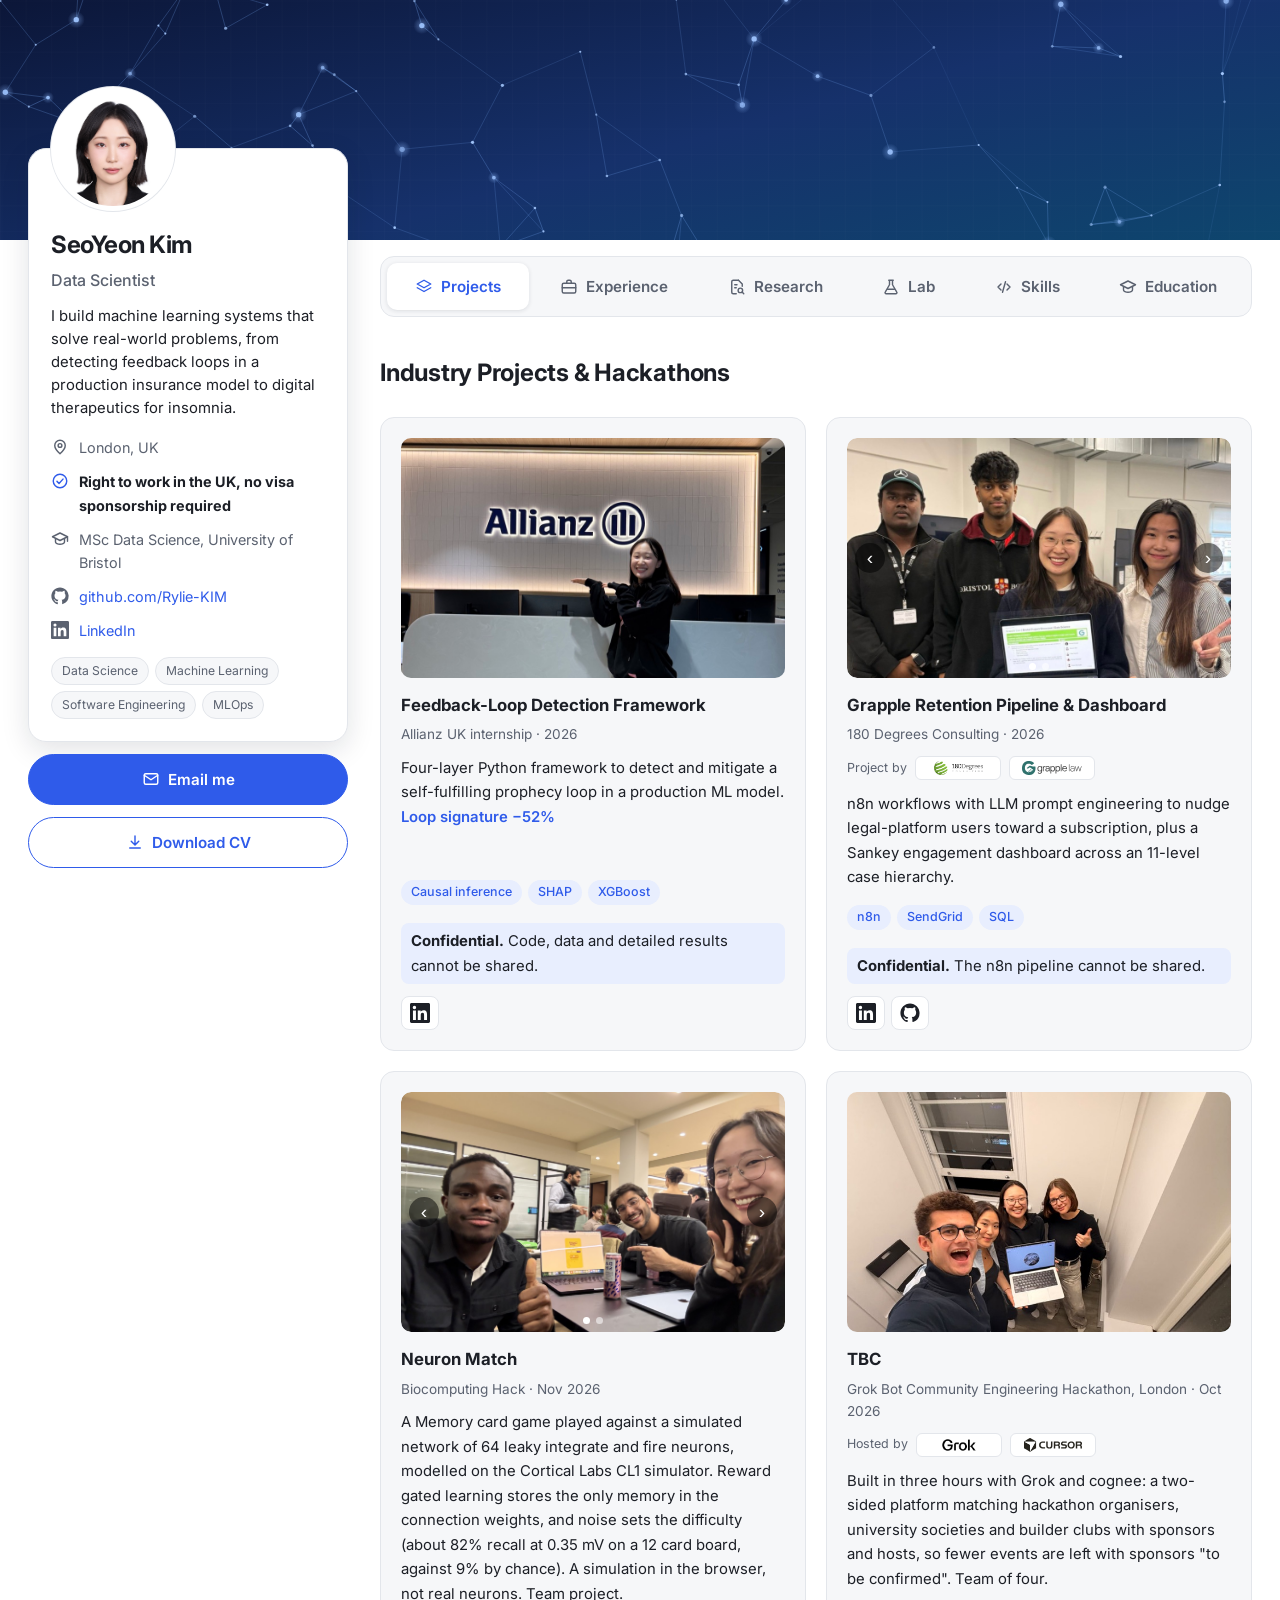
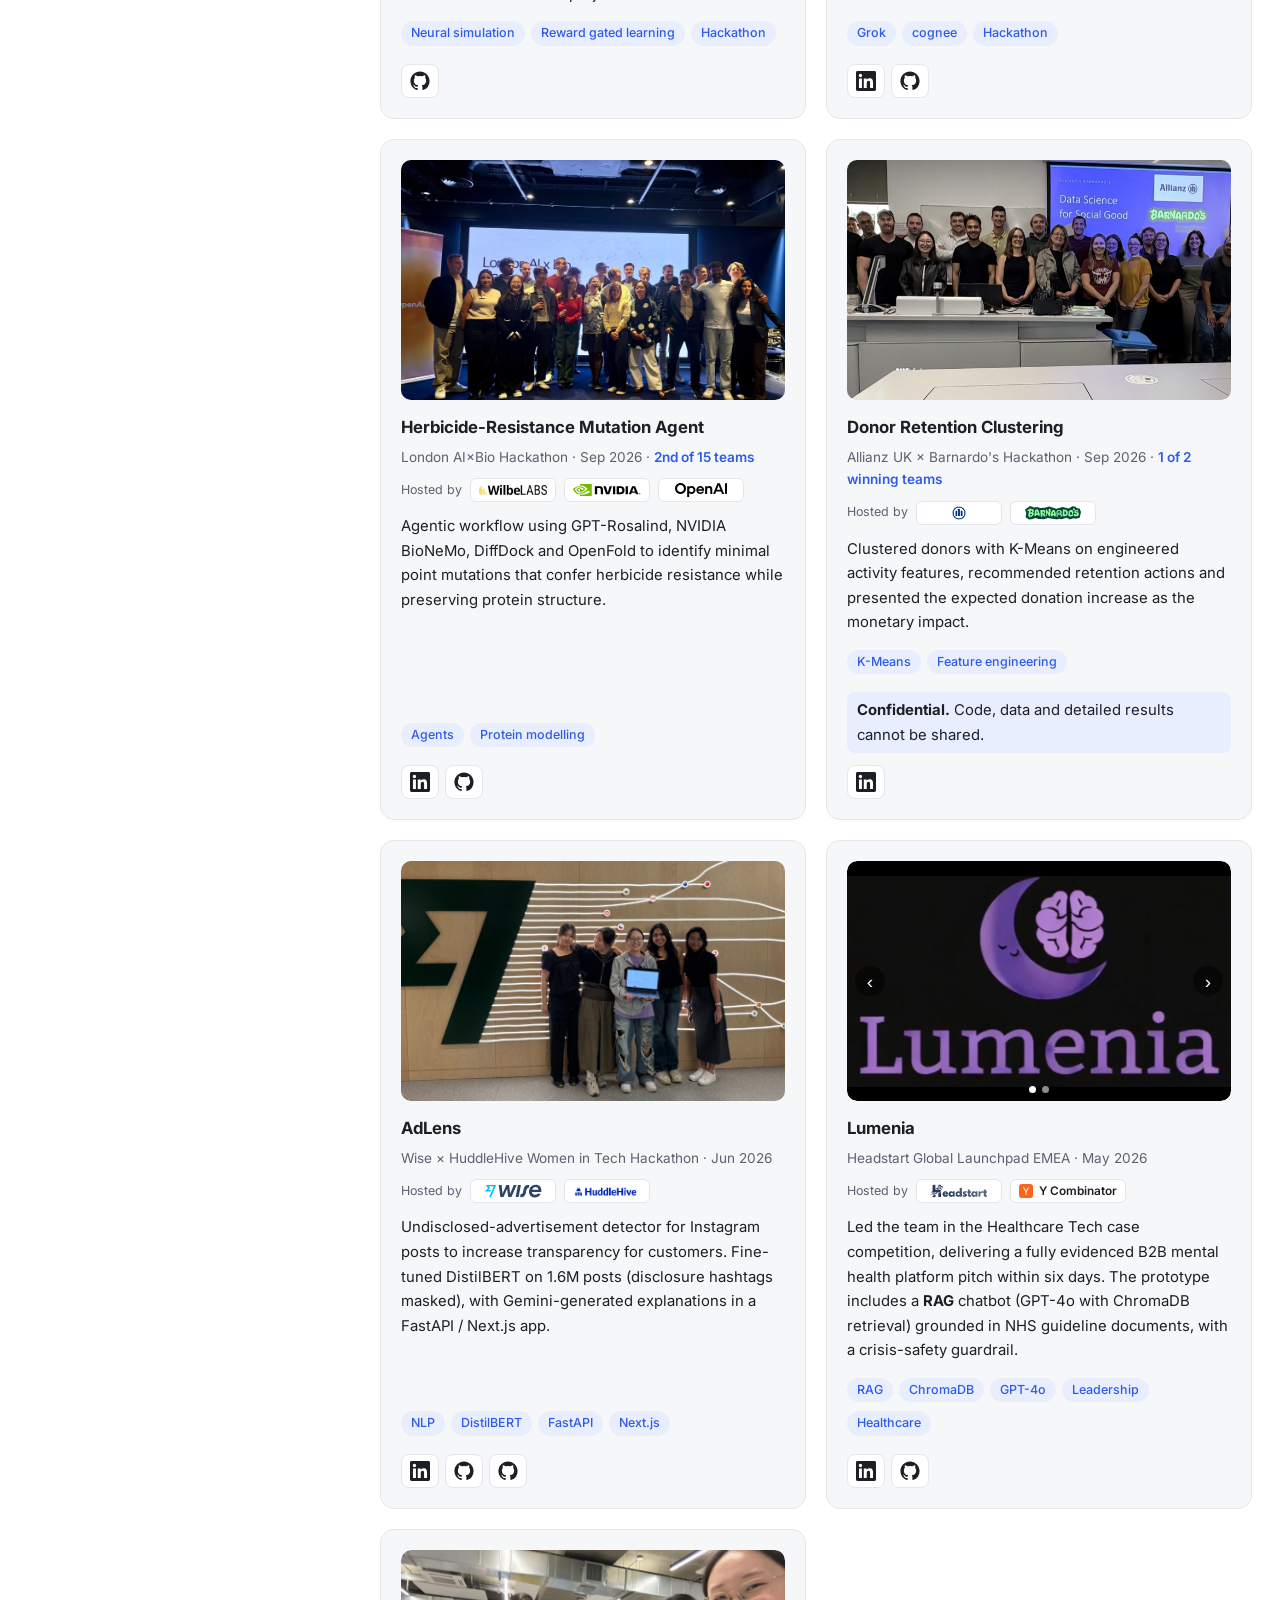
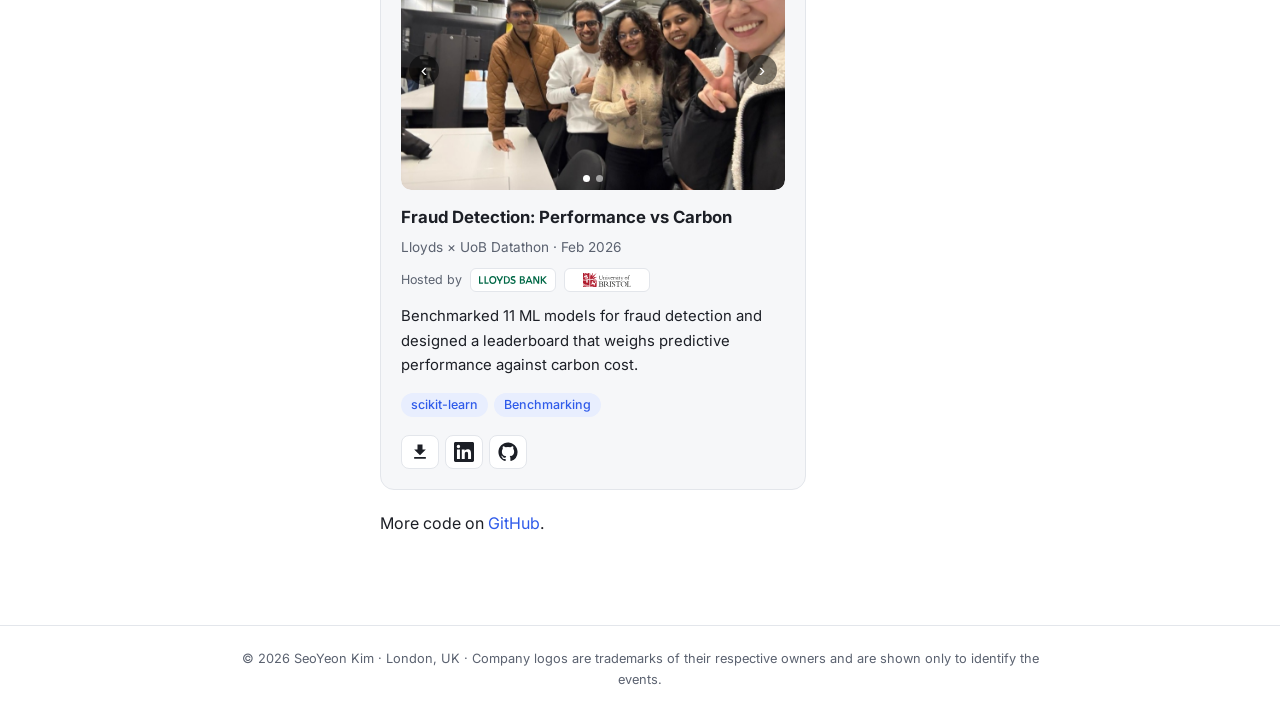
==== commit 81aad850: "feat: add Neuron Match slide to the project carousel Co-Authored-By: Claude Sonnet 5.5 <noreply@anth" ====
--- a/index.html
+++ b/index.html
@@ -66,7 +66,7 @@
     </article>
 
     <article class="card">
-      <img class="thumb" src="assets/projects/biocomputing.jpg" alt="Neuron Match team at the Biocomputing Hack" loading="lazy" style="object-position:center 60%">
+      <div class="carousel"><div class="track"><img class="thumb" src="assets/projects/biocomputing.jpg" alt="Neuron Match team at the Biocomputing Hack" loading="lazy" style="object-position:center 60%"><a href="assets/projects/biocomputing_slide.png"><img class="thumb" style="object-position:top" src="assets/projects/biocomputing_slide.png" alt="Neuron Match: how a link forms between face and slot neurons" loading="lazy"></a></div></div>
       <h3>Neuron Match</h3>
       <div class="meta">Biocomputing Hack · Nov 2026</div>
       <p>A Memory card game played against a simulated network of 64 leaky integrate and fire neurons, modelled on the Cortical Labs CL1 simulator. Reward gated learning stores the only memory in the connection weights, and noise sets the difficulty (about 82% recall at 0.35 mV on a 12 card board, against 9% by chance). A simulation in the browser, not real neurons. Team project.</p>
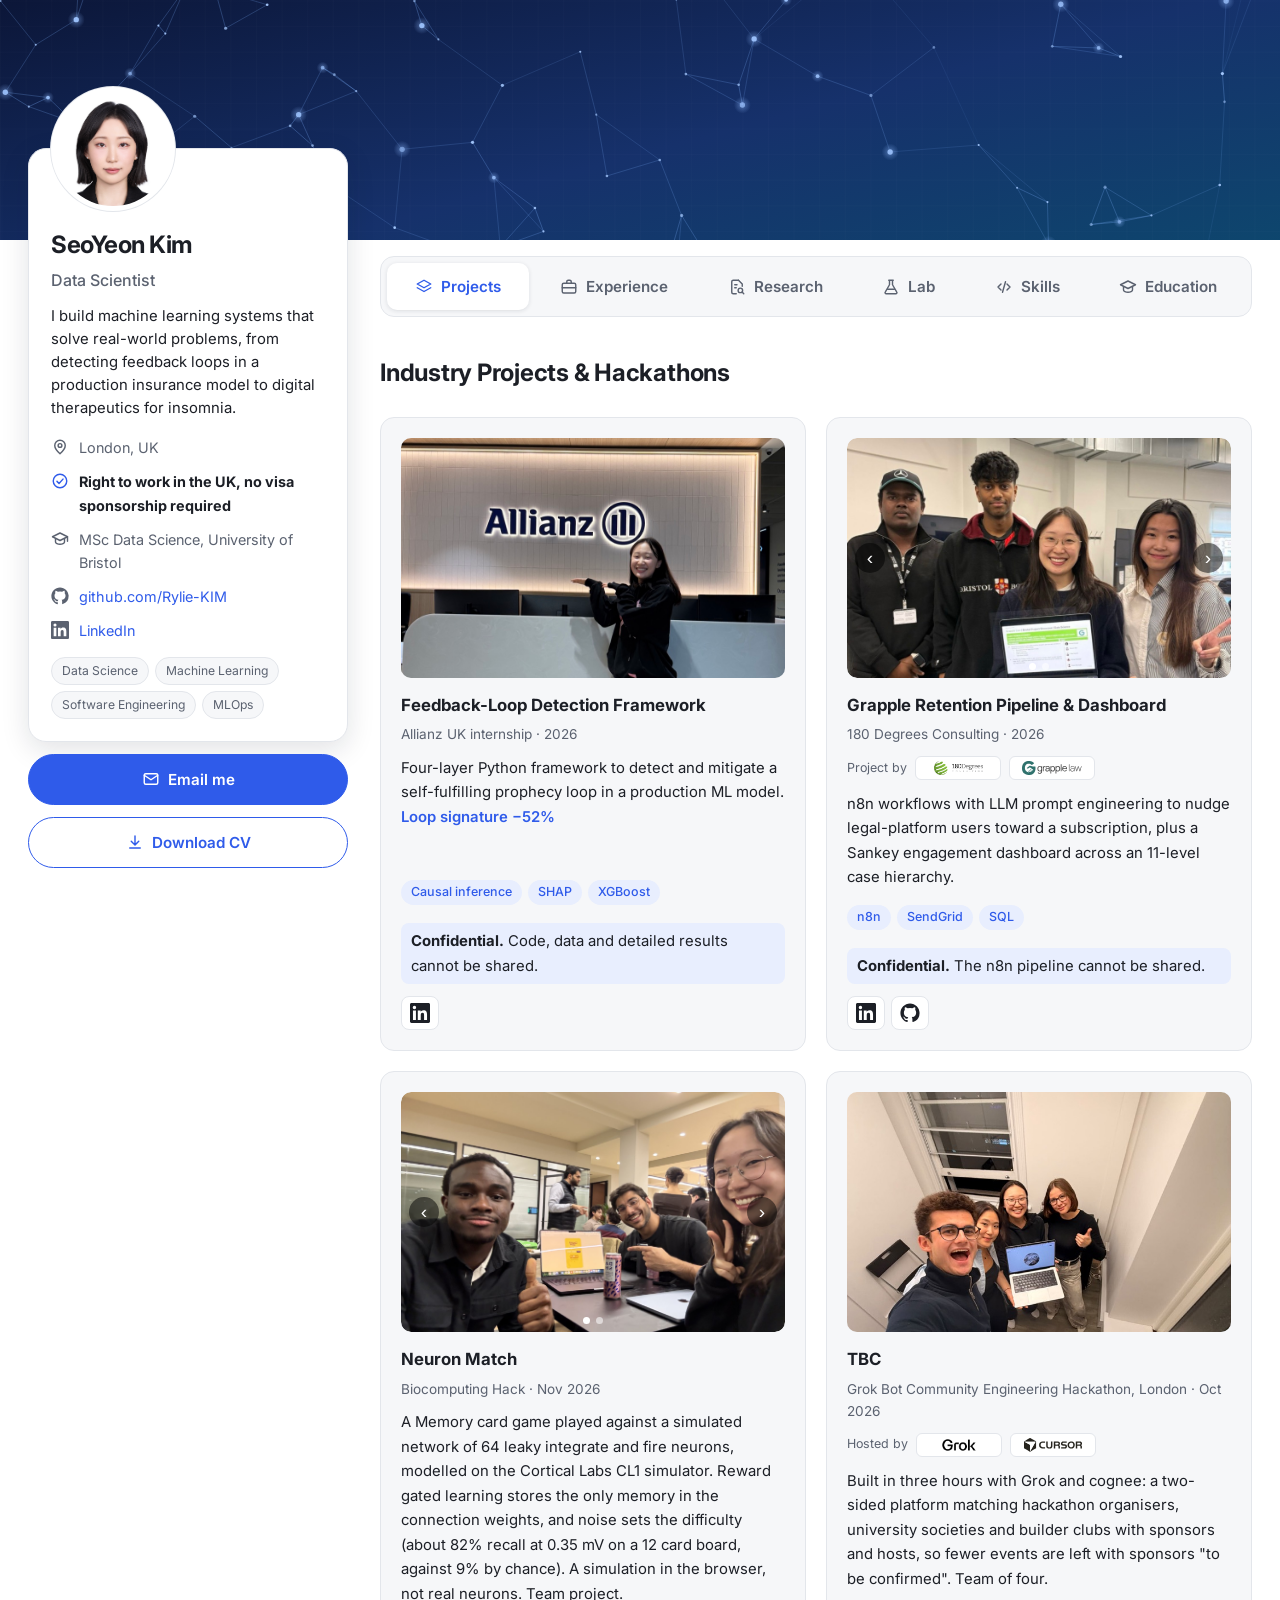
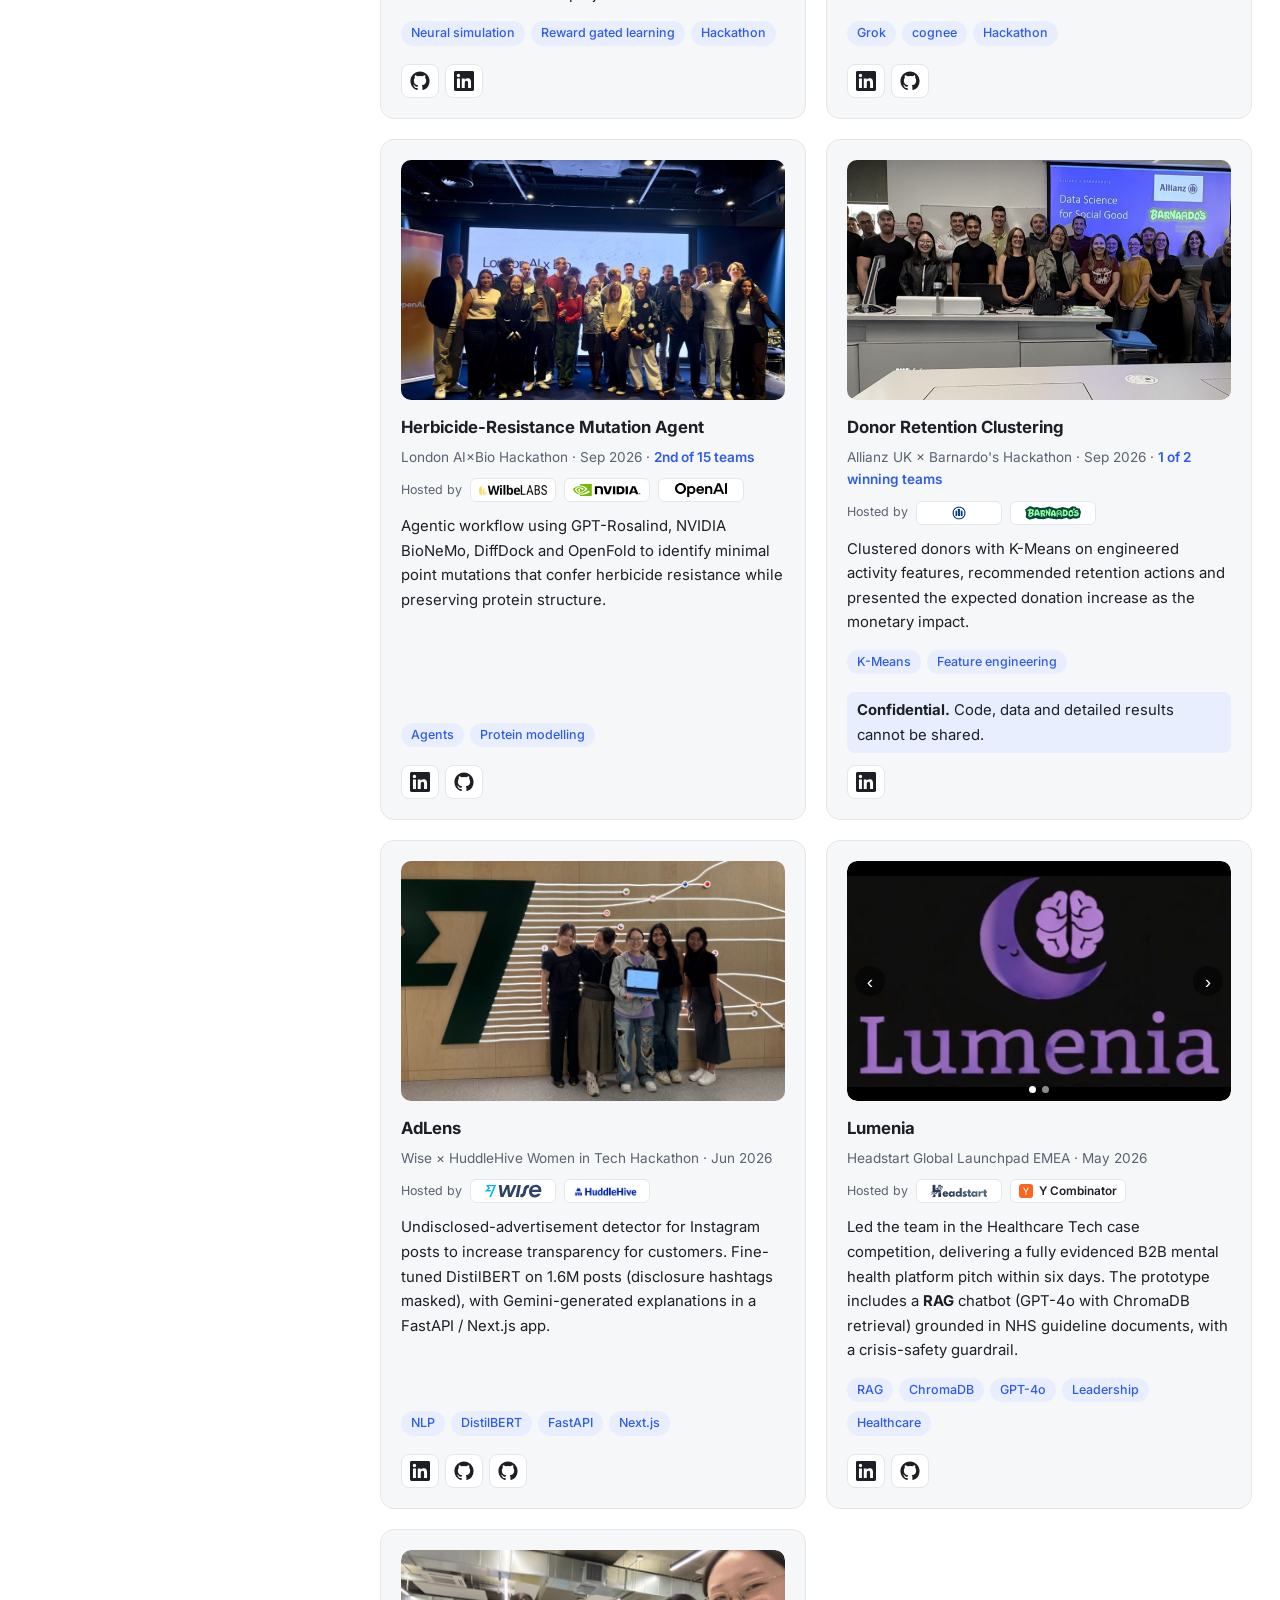
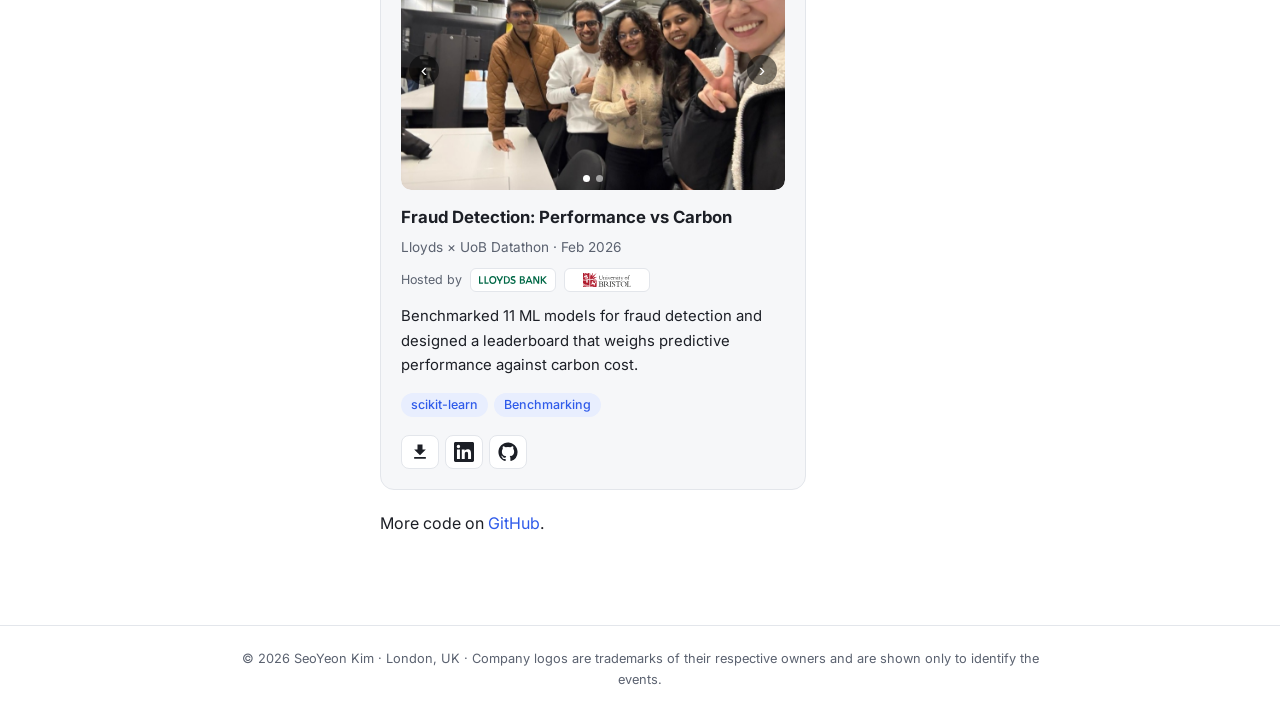
==== commit 5dcd021e: "feat: add Biocomputing Hack LinkedIn post link to Neuron Match card Co-Authored-By: Claude Sonnet 5." ====
--- a/index.html
+++ b/index.html
@@ -71,7 +71,7 @@
       <div class="meta">Biocomputing Hack · Nov 2026</div>
       <p>A Memory card game played against a simulated network of 64 leaky integrate and fire neurons, modelled on the Cortical Labs CL1 simulator. Reward gated learning stores the only memory in the connection weights, and noise sets the difficulty (about 82% recall at 0.35 mV on a 12 card board, against 9% by chance). A simulation in the browser, not real neurons. Team project.</p>
       <div><span class="tag">Neural simulation</span><span class="tag">Reward gated learning</span><span class="tag">Hackathon</span></div>
-      <div class="links"><a class="ico" href="https://github.com/malikyus/Biocomputing-Hack" title="GitHub · Project repository" aria-label="GitHub · Project repository"><svg viewBox="0 0 24 24" width="20" height="20" fill="currentColor" aria-hidden="true"><path d="M12 .5C5.65.5.5 5.65.5 12c0 5.08 3.29 9.39 7.86 10.91.58.1.79-.25.79-.56v-2c-3.2.7-3.88-1.54-3.88-1.54-.52-1.33-1.28-1.69-1.28-1.69-1.04-.71.08-.7.08-.7 1.15.08 1.76 1.18 1.76 1.18 1.03 1.76 2.69 1.25 3.35.95.1-.74.4-1.25.73-1.54-2.55-.29-5.24-1.28-5.24-5.69 0-1.26.45-2.28 1.18-3.09-.12-.29-.51-1.46.11-3.04 0 0 .97-.31 3.17 1.18a11 11 0 0 1 5.77 0c2.2-1.49 3.17-1.18 3.17-1.18.62 1.58.23 2.75.11 3.04.74.81 1.18 1.83 1.18 3.09 0 4.42-2.7 5.4-5.27 5.68.41.36.78 1.05.78 2.12v3.14c0 .31.21.67.8.56A11.5 11.5 0 0 0 23.5 12C23.5 5.65 18.35.5 12 .5Z"/></svg></a></div>
+      <div class="links"><a class="ico" href="https://github.com/malikyus/Biocomputing-Hack" title="GitHub · Project repository" aria-label="GitHub · Project repository"><svg viewBox="0 0 24 24" width="20" height="20" fill="currentColor" aria-hidden="true"><path d="M12 .5C5.65.5.5 5.65.5 12c0 5.08 3.29 9.39 7.86 10.91.58.1.79-.25.79-.56v-2c-3.2.7-3.88-1.54-3.88-1.54-.52-1.33-1.28-1.69-1.28-1.69-1.04-.71.08-.7.08-.7 1.15.08 1.76 1.18 1.76 1.18 1.03 1.76 2.69 1.25 3.35.95.1-.74.4-1.25.73-1.54-2.55-.29-5.24-1.28-5.24-5.69 0-1.26.45-2.28 1.18-3.09-.12-.29-.51-1.46.11-3.04 0 0 .97-.31 3.17 1.18a11 11 0 0 1 5.77 0c2.2-1.49 3.17-1.18 3.17-1.18.62 1.58.23 2.75.11 3.04.74.81 1.18 1.83 1.18 3.09 0 4.42-2.7 5.4-5.27 5.68.41.36.78 1.05.78 2.12v3.14c0 .31.21.67.8.56A11.5 11.5 0 0 0 23.5 12C23.5 5.65 18.35.5 12 .5Z"/></svg></a><a class="ico" href="https://lnkd.in/p/e9SYqHNb" title="LinkedIn post" aria-label="LinkedIn post"><svg viewBox="0 0 24 24" width="20" height="20" fill="currentColor" aria-hidden="true"><path d="M20.45 20.45h-3.56v-5.57c0-1.33-.03-3.04-1.85-3.04-1.86 0-2.14 1.45-2.14 2.95v5.66H9.34V9h3.42v1.56h.05c.48-.9 1.64-1.85 3.37-1.85 3.6 0 4.27 2.37 4.27 5.46v6.28ZM5.34 7.43a2.06 2.06 0 1 1 0-4.13 2.06 2.06 0 0 1 0 4.13ZM7.12 20.45H3.56V9h3.56v11.45ZM22.22 0H1.77C.79 0 0 .77 0 1.73v20.54C0 23.23.79 24 1.77 24h20.45c.98 0 1.78-.77 1.78-1.73V1.73C24 .77 23.2 0 22.22 0Z"/></svg></a></div>
     </article>
 
     <article class="card">
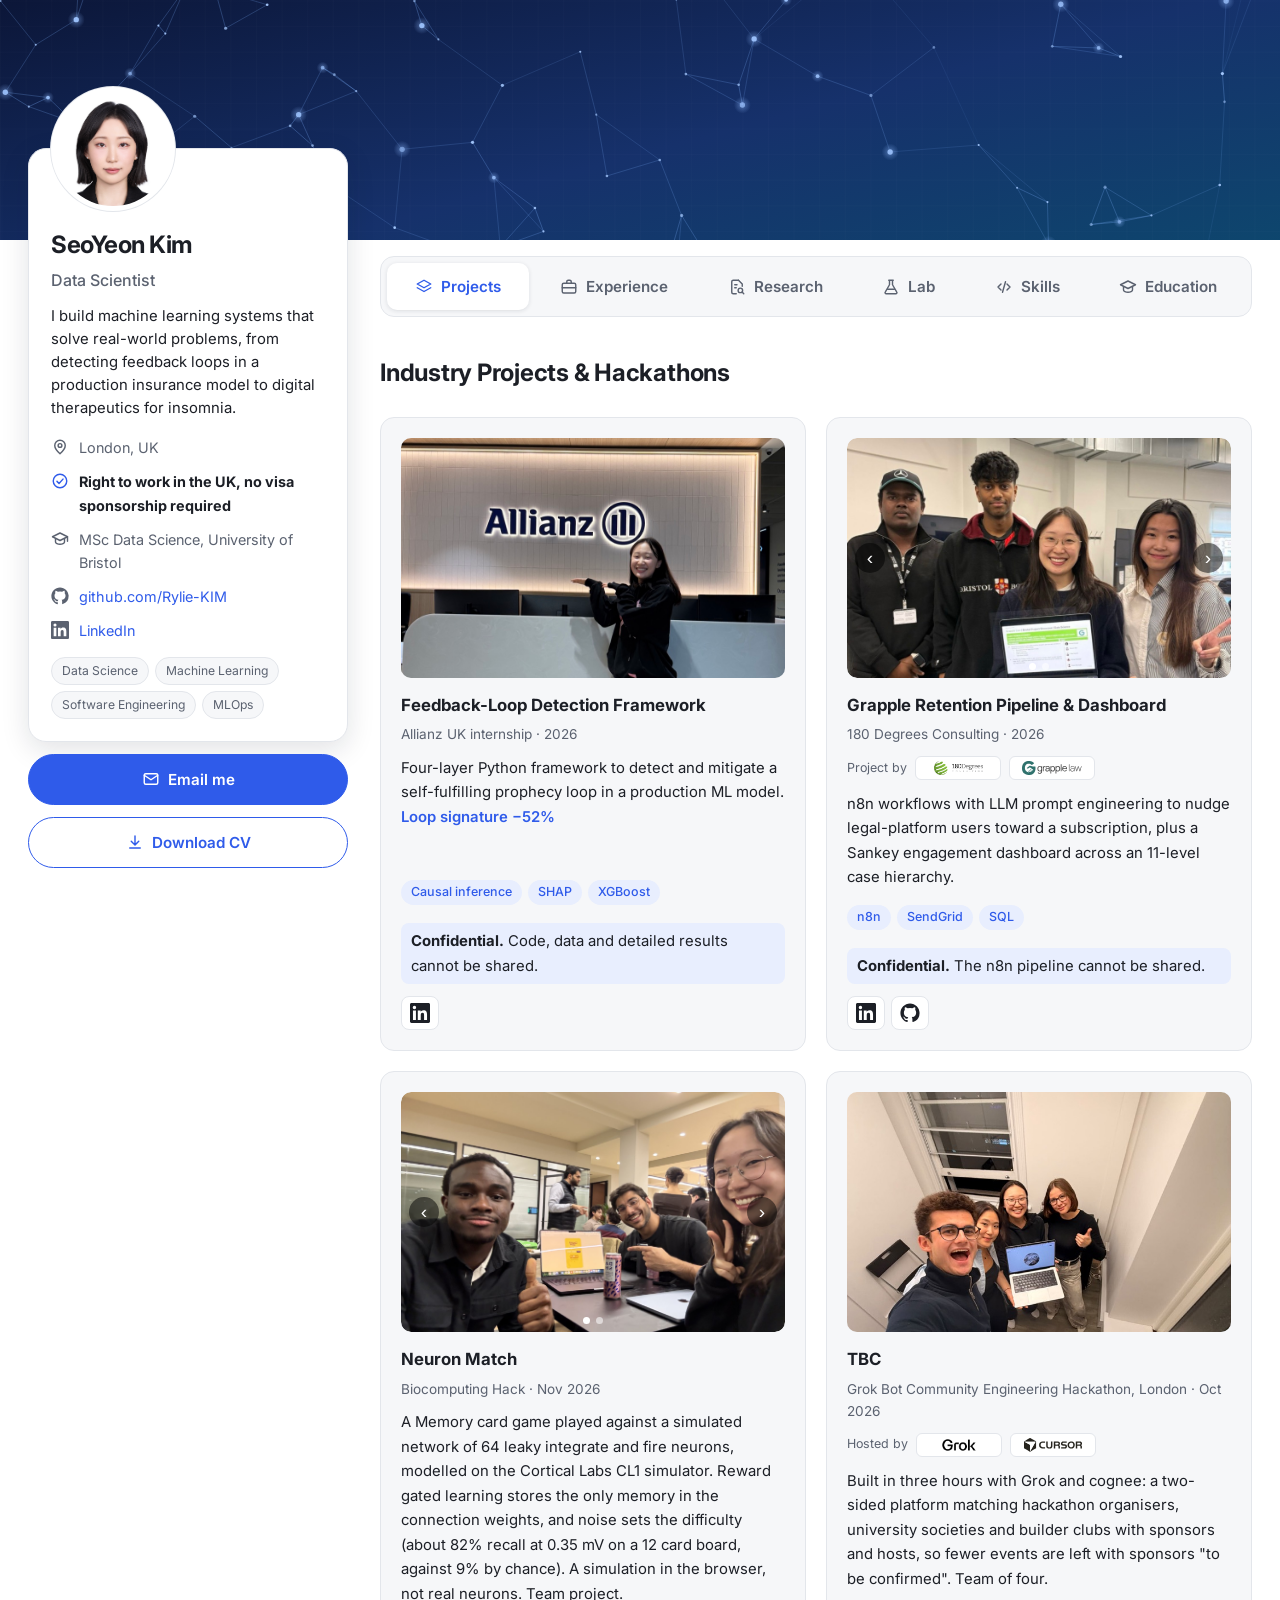
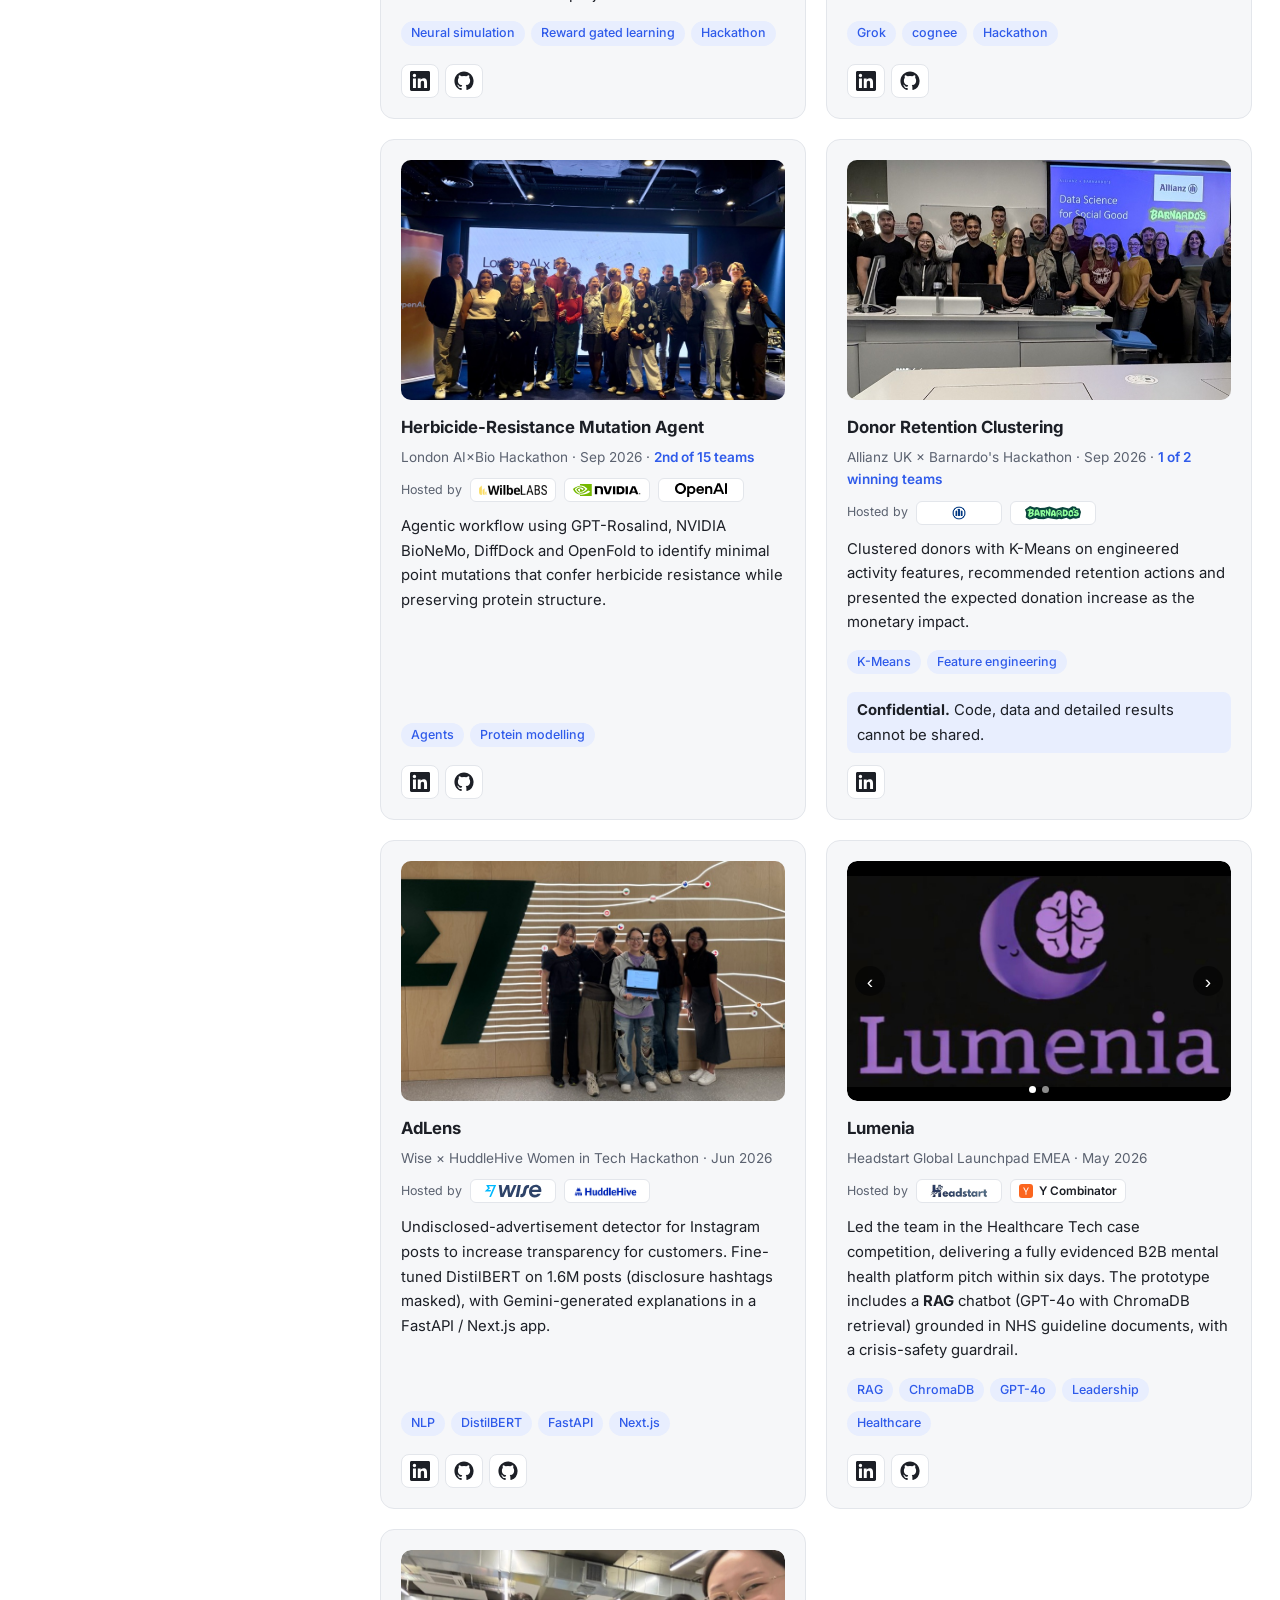
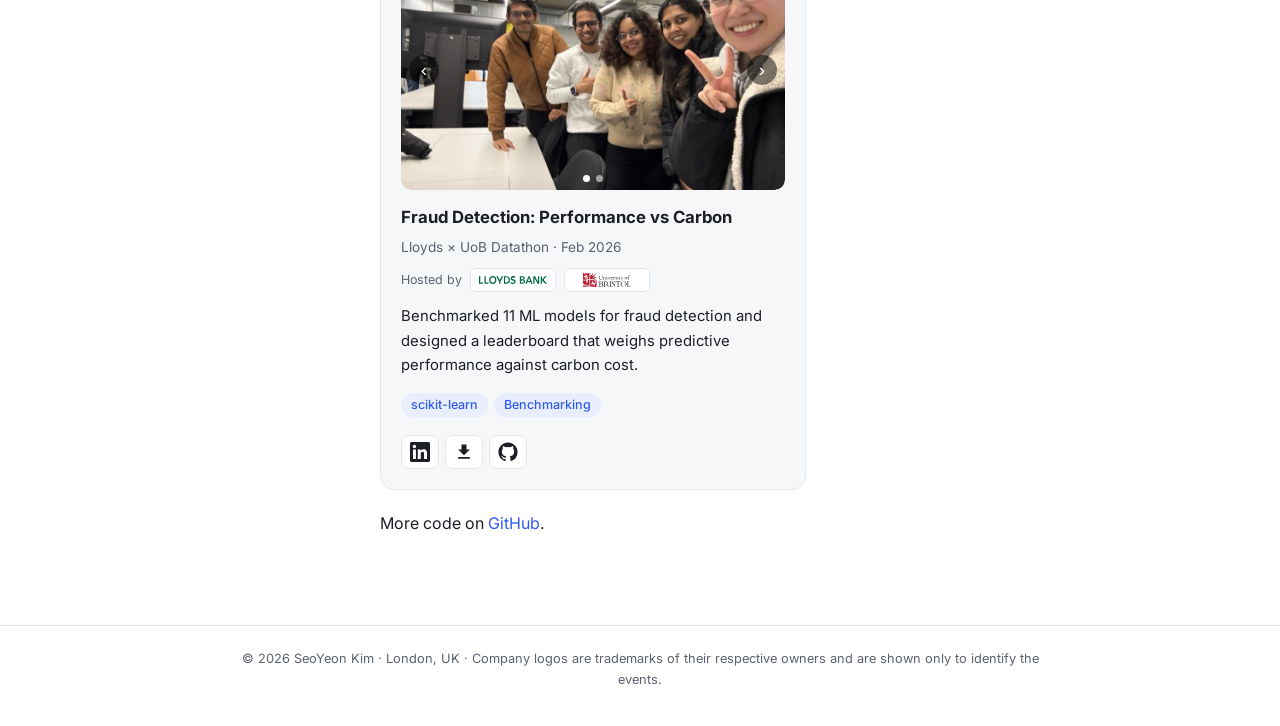
==== commit cbbab496: "fix: put LinkedIn link before GitHub link in project cards Co-Authored-By: Claude Sonnet 5.5 <norepl" ====
--- a/index.html
+++ b/index.html
@@ -71,7 +71,7 @@
       <div class="meta">Biocomputing Hack · Nov 2026</div>
       <p>A Memory card game played against a simulated network of 64 leaky integrate and fire neurons, modelled on the Cortical Labs CL1 simulator. Reward gated learning stores the only memory in the connection weights, and noise sets the difficulty (about 82% recall at 0.35 mV on a 12 card board, against 9% by chance). A simulation in the browser, not real neurons. Team project.</p>
       <div><span class="tag">Neural simulation</span><span class="tag">Reward gated learning</span><span class="tag">Hackathon</span></div>
-      <div class="links"><a class="ico" href="https://github.com/malikyus/Biocomputing-Hack" title="GitHub · Project repository" aria-label="GitHub · Project repository"><svg viewBox="0 0 24 24" width="20" height="20" fill="currentColor" aria-hidden="true"><path d="M12 .5C5.65.5.5 5.65.5 12c0 5.08 3.29 9.39 7.86 10.91.58.1.79-.25.79-.56v-2c-3.2.7-3.88-1.54-3.88-1.54-.52-1.33-1.28-1.69-1.28-1.69-1.04-.71.08-.7.08-.7 1.15.08 1.76 1.18 1.76 1.18 1.03 1.76 2.69 1.25 3.35.95.1-.74.4-1.25.73-1.54-2.55-.29-5.24-1.28-5.24-5.69 0-1.26.45-2.28 1.18-3.09-.12-.29-.51-1.46.11-3.04 0 0 .97-.31 3.17 1.18a11 11 0 0 1 5.77 0c2.2-1.49 3.17-1.18 3.17-1.18.62 1.58.23 2.75.11 3.04.74.81 1.18 1.83 1.18 3.09 0 4.42-2.7 5.4-5.27 5.68.41.36.78 1.05.78 2.12v3.14c0 .31.21.67.8.56A11.5 11.5 0 0 0 23.5 12C23.5 5.65 18.35.5 12 .5Z"/></svg></a><a class="ico" href="https://lnkd.in/p/e9SYqHNb" title="LinkedIn post" aria-label="LinkedIn post"><svg viewBox="0 0 24 24" width="20" height="20" fill="currentColor" aria-hidden="true"><path d="M20.45 20.45h-3.56v-5.57c0-1.33-.03-3.04-1.85-3.04-1.86 0-2.14 1.45-2.14 2.95v5.66H9.34V9h3.42v1.56h.05c.48-.9 1.64-1.85 3.37-1.85 3.6 0 4.27 2.37 4.27 5.46v6.28ZM5.34 7.43a2.06 2.06 0 1 1 0-4.13 2.06 2.06 0 0 1 0 4.13ZM7.12 20.45H3.56V9h3.56v11.45ZM22.22 0H1.77C.79 0 0 .77 0 1.73v20.54C0 23.23.79 24 1.77 24h20.45c.98 0 1.78-.77 1.78-1.73V1.73C24 .77 23.2 0 22.22 0Z"/></svg></a></div>
+      <div class="links"><a class="ico" href="https://lnkd.in/p/e9SYqHNb" title="LinkedIn post" aria-label="LinkedIn post"><svg viewBox="0 0 24 24" width="20" height="20" fill="currentColor" aria-hidden="true"><path d="M20.45 20.45h-3.56v-5.57c0-1.33-.03-3.04-1.85-3.04-1.86 0-2.14 1.45-2.14 2.95v5.66H9.34V9h3.42v1.56h.05c.48-.9 1.64-1.85 3.37-1.85 3.6 0 4.27 2.37 4.27 5.46v6.28ZM5.34 7.43a2.06 2.06 0 1 1 0-4.13 2.06 2.06 0 0 1 0 4.13ZM7.12 20.45H3.56V9h3.56v11.45ZM22.22 0H1.77C.79 0 0 .77 0 1.73v20.54C0 23.23.79 24 1.77 24h20.45c.98 0 1.78-.77 1.78-1.73V1.73C24 .77 23.2 0 22.22 0Z"/></svg></a><a class="ico" href="https://github.com/malikyus/Biocomputing-Hack" title="GitHub · Project repository" aria-label="GitHub · Project repository"><svg viewBox="0 0 24 24" width="20" height="20" fill="currentColor" aria-hidden="true"><path d="M12 .5C5.65.5.5 5.65.5 12c0 5.08 3.29 9.39 7.86 10.91.58.1.79-.25.79-.56v-2c-3.2.7-3.88-1.54-3.88-1.54-.52-1.33-1.28-1.69-1.28-1.69-1.04-.71.08-.7.08-.7 1.15.08 1.76 1.18 1.76 1.18 1.03 1.76 2.69 1.25 3.35.95.1-.74.4-1.25.73-1.54-2.55-.29-5.24-1.28-5.24-5.69 0-1.26.45-2.28 1.18-3.09-.12-.29-.51-1.46.11-3.04 0 0 .97-.31 3.17 1.18a11 11 0 0 1 5.77 0c2.2-1.49 3.17-1.18 3.17-1.18.62 1.58.23 2.75.11 3.04.74.81 1.18 1.83 1.18 3.09 0 4.42-2.7 5.4-5.27 5.68.41.36.78 1.05.78 2.12v3.14c0 .31.21.67.8.56A11.5 11.5 0 0 0 23.5 12C23.5 5.65 18.35.5 12 .5Z"/></svg></a></div>
     </article>
 
     <article class="card">
@@ -132,7 +132,7 @@
       <div class="sponsors"><span>Hosted by</span><span class="logo"><img src="assets/logos/lloyds.svg" alt="Lloyds Bank" loading="lazy"></span><span class="logo"><img src="assets/logos/bristol.svg" alt="University of Bristol" loading="lazy"></span></div>
       <p>Benchmarked 11 ML models for fraud detection and designed a leaderboard that weighs predictive performance against carbon cost.</p>
       <div><span class="tag">scikit-learn</span><span class="tag">Benchmarking</span></div>
-      <div class="links"><a class="ico" href="assets/reports/SeoYeon_Kim_Lloyds_Datathon_Fraud_Detection_Presentation.pdf" title="Presentation (PDF)" aria-label="Presentation (PDF)"><svg viewBox="0 0 24 24" width="20" height="20" fill="currentColor" aria-hidden="true"><path d="M19 9h-4V3H9v6H5l7 7 7-7zM5 18v2h14v-2H5z"/></svg></a><a class="ico" href="https://lnkd.in/p/eapujvNC" title="LinkedIn post" aria-label="LinkedIn post"><svg viewBox="0 0 24 24" width="20" height="20" fill="currentColor" aria-hidden="true"><path d="M20.45 20.45h-3.56v-5.57c0-1.33-.03-3.04-1.85-3.04-1.86 0-2.14 1.45-2.14 2.95v5.66H9.34V9h3.42v1.56h.05c.48-.9 1.64-1.85 3.37-1.85 3.6 0 4.27 2.37 4.27 5.46v6.28ZM5.34 7.43a2.06 2.06 0 1 1 0-4.13 2.06 2.06 0 0 1 0 4.13ZM7.12 20.45H3.56V9h3.56v11.45ZM22.22 0H1.77C.79 0 0 .77 0 1.73v20.54C0 23.23.79 24 1.77 24h20.45c.98 0 1.78-.77 1.78-1.73V1.73C24 .77 23.2 0 22.22 0Z"/></svg></a><a class="ico" href="https://github.com/AmritRajeev/Bristol-Datathon-code" title="GitHub · Code" aria-label="GitHub · Code"><svg viewBox="0 0 24 24" width="20" height="20" fill="currentColor" aria-hidden="true"><path d="M12 .5C5.65.5.5 5.65.5 12c0 5.08 3.29 9.39 7.86 10.91.58.1.79-.25.79-.56v-2c-3.2.7-3.88-1.54-3.88-1.54-.52-1.33-1.28-1.69-1.28-1.69-1.04-.71.08-.7.08-.7 1.15.08 1.76 1.18 1.76 1.18 1.03 1.76 2.69 1.25 3.35.95.1-.74.4-1.25.73-1.54-2.55-.29-5.24-1.28-5.24-5.69 0-1.26.45-2.28 1.18-3.09-.12-.29-.51-1.46.11-3.04 0 0 .97-.31 3.17 1.18a11 11 0 0 1 5.77 0c2.2-1.49 3.17-1.18 3.17-1.18.62 1.58.23 2.75.11 3.04.74.81 1.18 1.83 1.18 3.09 0 4.42-2.7 5.4-5.27 5.68.41.36.78 1.05.78 2.12v3.14c0 .31.21.67.8.56A11.5 11.5 0 0 0 23.5 12C23.5 5.65 18.35.5 12 .5Z"/></svg></a></div>
+      <div class="links"><a class="ico" href="https://lnkd.in/p/eapujvNC" title="LinkedIn post" aria-label="LinkedIn post"><svg viewBox="0 0 24 24" width="20" height="20" fill="currentColor" aria-hidden="true"><path d="M20.45 20.45h-3.56v-5.57c0-1.33-.03-3.04-1.85-3.04-1.86 0-2.14 1.45-2.14 2.95v5.66H9.34V9h3.42v1.56h.05c.48-.9 1.64-1.85 3.37-1.85 3.6 0 4.27 2.37 4.27 5.46v6.28ZM5.34 7.43a2.06 2.06 0 1 1 0-4.13 2.06 2.06 0 0 1 0 4.13ZM7.12 20.45H3.56V9h3.56v11.45ZM22.22 0H1.77C.79 0 0 .77 0 1.73v20.54C0 23.23.79 24 1.77 24h20.45c.98 0 1.78-.77 1.78-1.73V1.73C24 .77 23.2 0 22.22 0Z"/></svg></a><a class="ico" href="assets/reports/SeoYeon_Kim_Lloyds_Datathon_Fraud_Detection_Presentation.pdf" title="Presentation (PDF)" aria-label="Presentation (PDF)"><svg viewBox="0 0 24 24" width="20" height="20" fill="currentColor" aria-hidden="true"><path d="M19 9h-4V3H9v6H5l7 7 7-7zM5 18v2h14v-2H5z"/></svg></a><a class="ico" href="https://github.com/AmritRajeev/Bristol-Datathon-code" title="GitHub · Code" aria-label="GitHub · Code"><svg viewBox="0 0 24 24" width="20" height="20" fill="currentColor" aria-hidden="true"><path d="M12 .5C5.65.5.5 5.65.5 12c0 5.08 3.29 9.39 7.86 10.91.58.1.79-.25.79-.56v-2c-3.2.7-3.88-1.54-3.88-1.54-.52-1.33-1.28-1.69-1.28-1.69-1.04-.71.08-.7.08-.7 1.15.08 1.76 1.18 1.76 1.18 1.03 1.76 2.69 1.25 3.35.95.1-.74.4-1.25.73-1.54-2.55-.29-5.24-1.28-5.24-5.69 0-1.26.45-2.28 1.18-3.09-.12-.29-.51-1.46.11-3.04 0 0 .97-.31 3.17 1.18a11 11 0 0 1 5.77 0c2.2-1.49 3.17-1.18 3.17-1.18.62 1.58.23 2.75.11 3.04.74.81 1.18 1.83 1.18 3.09 0 4.42-2.7 5.4-5.27 5.68.41.36.78 1.05.78 2.12v3.14c0 .31.21.67.8.56A11.5 11.5 0 0 0 23.5 12C23.5 5.65 18.35.5 12 .5Z"/></svg></a></div>
     </article>
 
   </div>
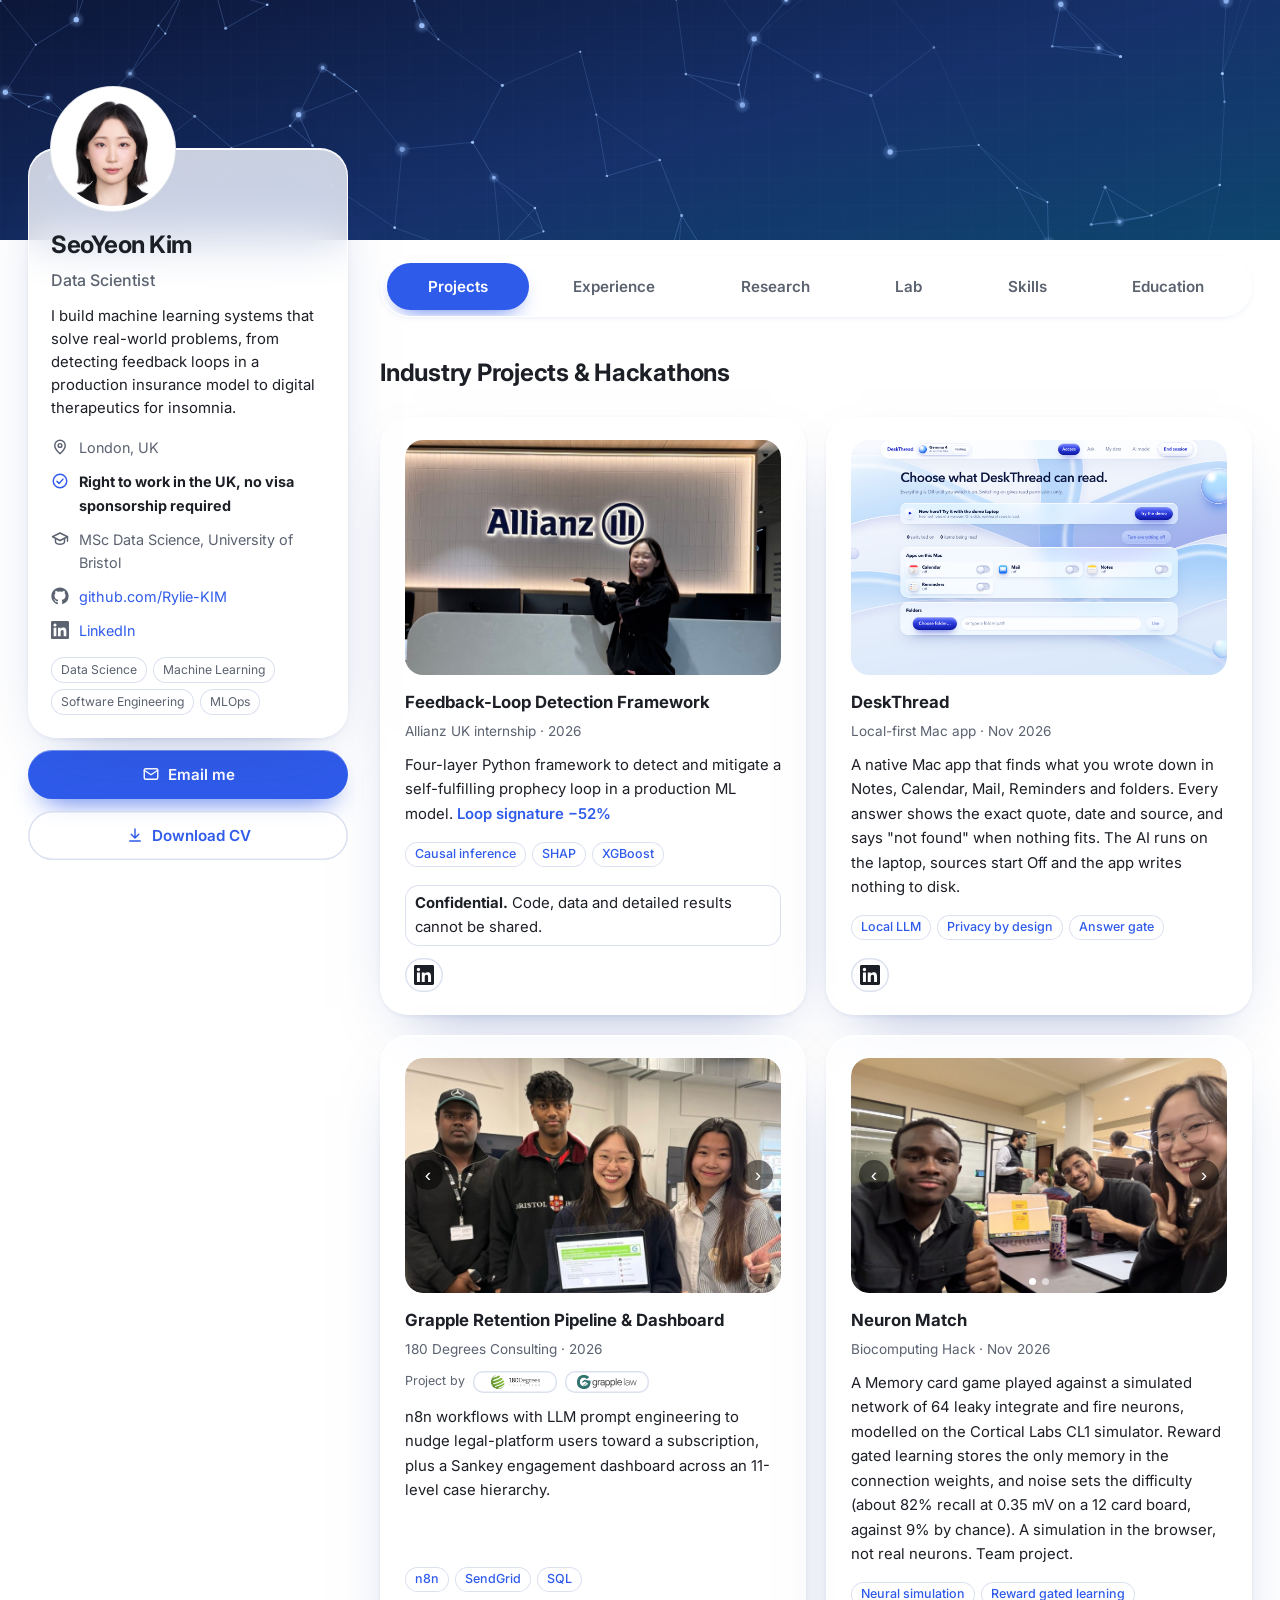
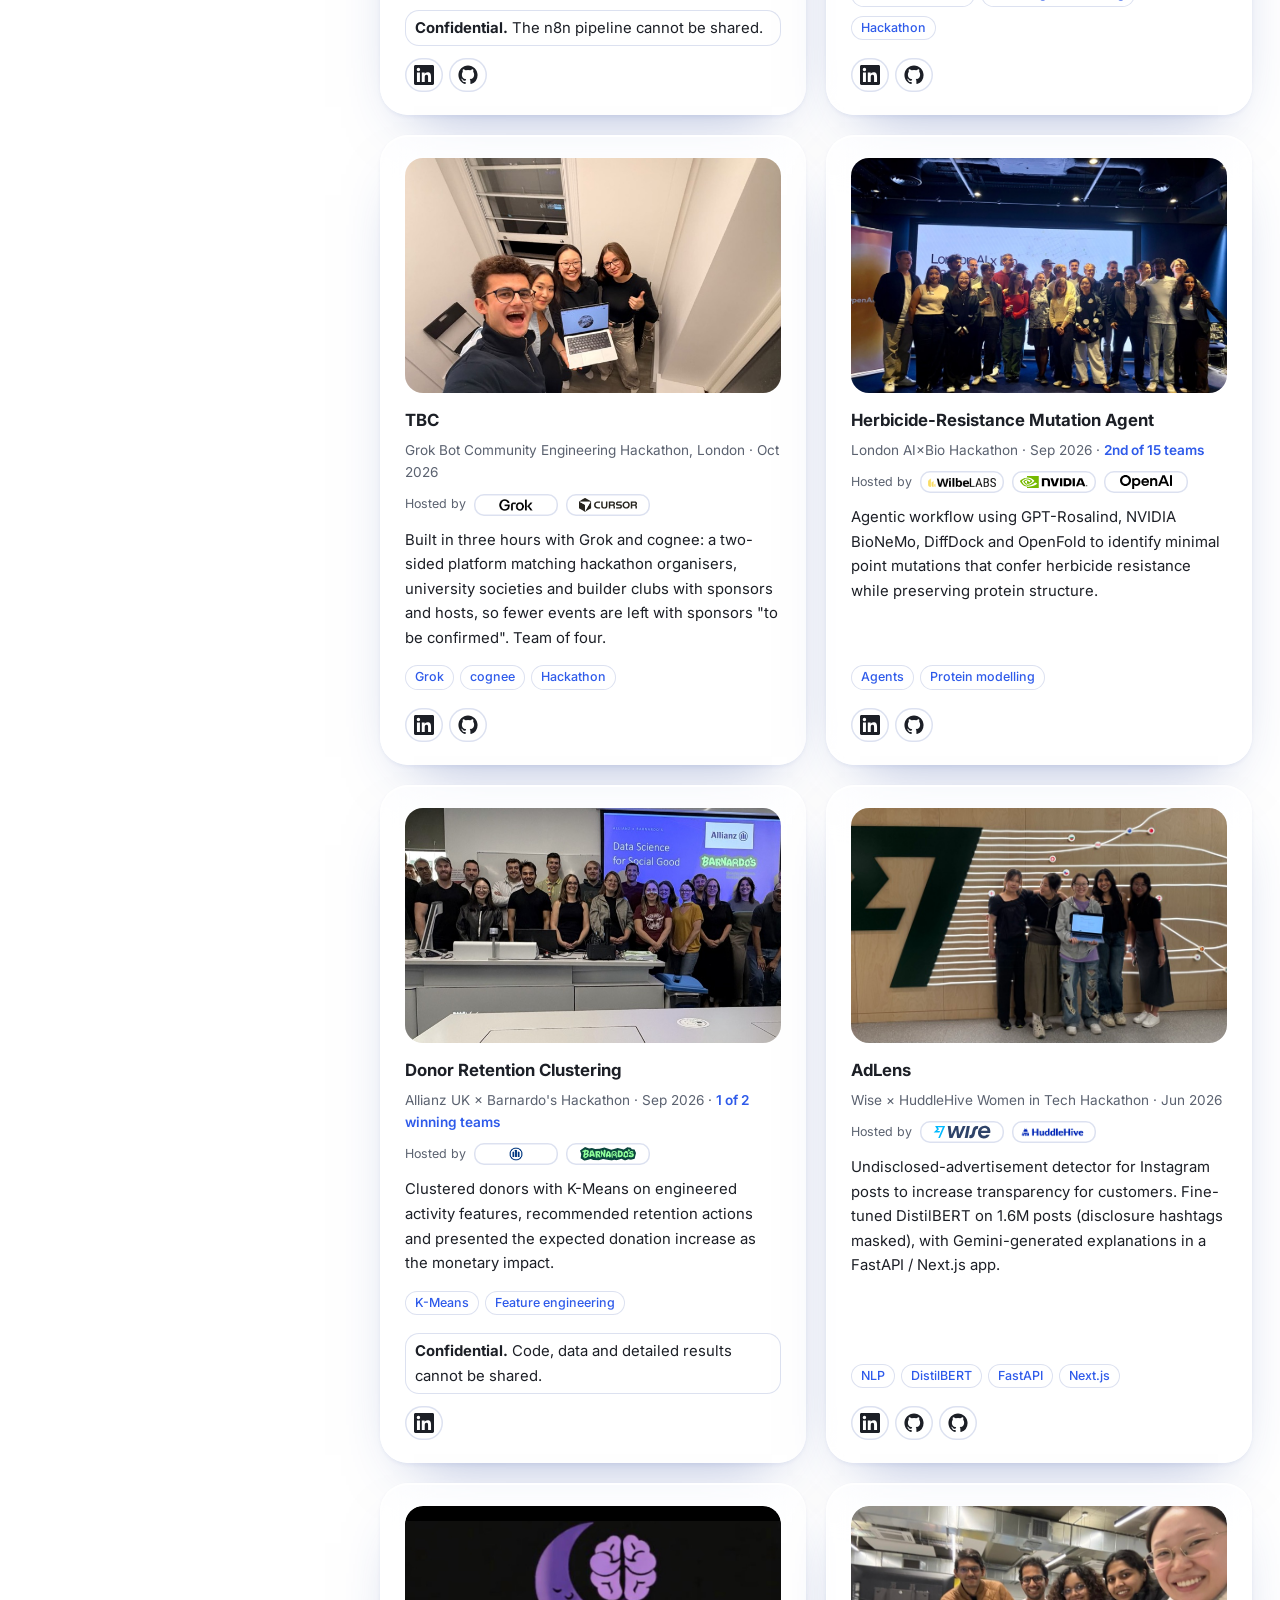
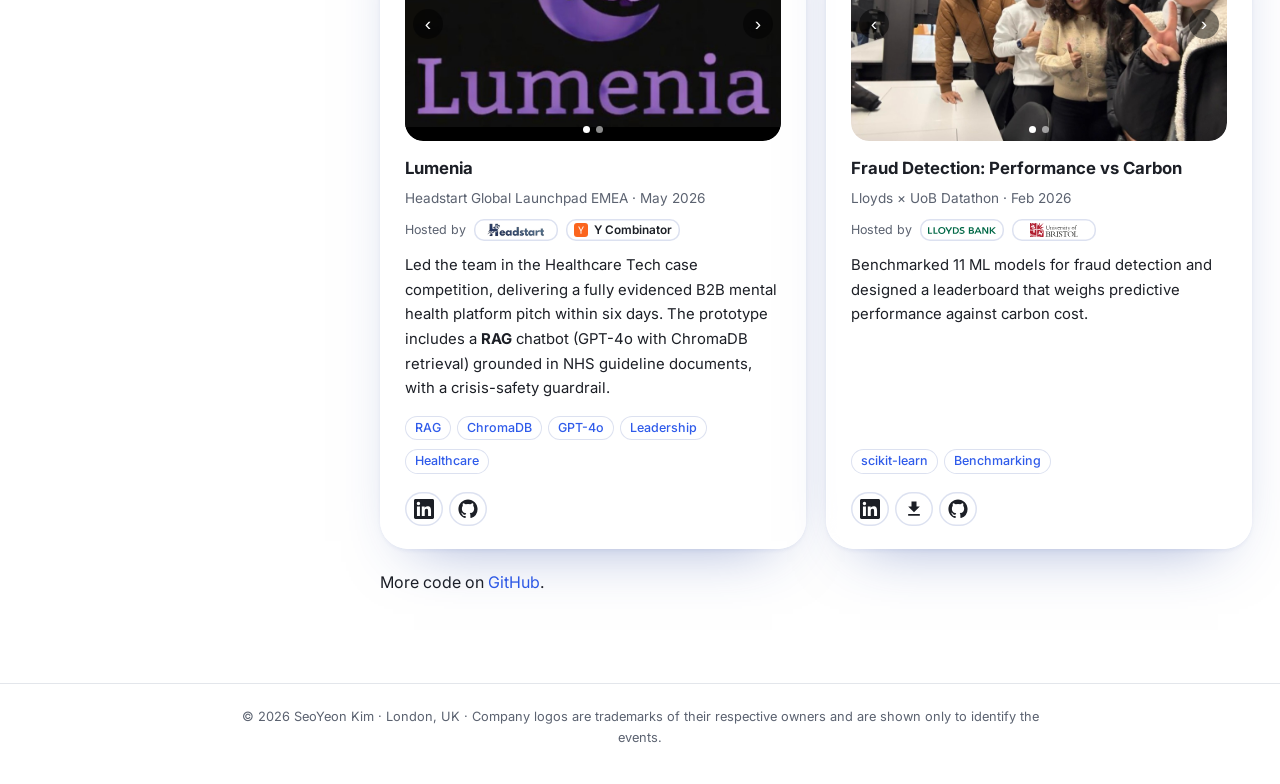
==== commit 2baf62db: "feat: add DeskThread project card, glass component style, remove tab icons Co-Authored-By: Claude So" ====
--- a/index.html
+++ b/index.html
@@ -8,7 +8,7 @@
   <link rel="preconnect" href="https://fonts.googleapis.com">
   <link rel="preconnect" href="https://fonts.gstatic.com" crossorigin>
   <link href="https://fonts.googleapis.com/css2?family=Inter:wght@400;500;600;700&display=swap" rel="stylesheet">
-  <link rel="stylesheet" href="style.css?v=20261024zf">
+  <link rel="stylesheet" href="style.css?v=20261124glass">
 <link rel="icon" href="favicon.ico" sizes="any">
 <link rel="icon" type="image/png" href="assets/favicon.png">
 <link rel="apple-touch-icon" href="assets/apple-touch-icon.png">
@@ -37,7 +37,7 @@
   <a class="pbtn" href="assets/cv/SeoYeon_Kim_CV.pdf" download="SeoYeon_Kim_CV.pdf"><svg viewBox="0 0 24 24" width="18" height="18" fill="none" stroke="currentColor" stroke-width="1.9" stroke-linecap="round" stroke-linejoin="round" aria-hidden="true"><path d="M12 4v11M7 11l5 5 5-5M5 20h14"/></svg><span>Download CV</span></a>
 </aside>
 <div class="content">
-<nav class="subtabs" aria-label="Sections"><a href="index.html" class="on" aria-current="page"><svg viewBox="0 0 24 24" width="18" height="18" fill="none" stroke="currentColor" stroke-width="1.9" stroke-linecap="round" stroke-linejoin="round" aria-hidden="true"><path d="m12 3 9 5-9 5-9-5Z"/><path d="m3 13 9 5 9-5"/></svg><span>Projects</span></a><a href="experience.html"><svg viewBox="0 0 24 24" width="18" height="18" fill="none" stroke="currentColor" stroke-width="1.9" stroke-linecap="round" stroke-linejoin="round" aria-hidden="true"><rect x="3" y="7" width="18" height="13" rx="2"/><path d="M9 7V5a2 2 0 0 1 2-2h2a2 2 0 0 1 2 2v2M3 13h18"/></svg><span>Experience</span></a><a href="research.html"><svg viewBox="0 0 24 24" width="18" height="18" fill="none" stroke="currentColor" stroke-width="1.9" stroke-linecap="round" stroke-linejoin="round" aria-hidden="true"><path d="M14 3H7a2 2 0 0 0-2 2v14a2 2 0 0 0 2 2h4"/><path d="M14 3l5 5v3"/><path d="M9 9h3M9 13h2"/><circle cx="16.5" cy="16.5" r="3"/><path d="m21 21-2.2-2.2"/></svg><span>Research</span></a><a href="lab.html"><svg viewBox="0 0 24 24" width="18" height="18" fill="none" stroke="currentColor" stroke-width="1.9" stroke-linecap="round" stroke-linejoin="round" aria-hidden="true"><path d="M9 3h6M10 3v6l-5.5 9.5A1.5 1.5 0 0 0 5.8 21h12.4a1.5 1.5 0 0 0 1.3-2.5L14 9V3"/><path d="M7.5 15h9"/></svg><span>Lab</span></a><a href="skills.html"><svg viewBox="0 0 24 24" width="18" height="18" fill="none" stroke="currentColor" stroke-width="1.9" stroke-linecap="round" stroke-linejoin="round" aria-hidden="true"><path d="m8 8-4 4 4 4M16 8l4 4-4 4M14 5l-4 14"/></svg><span>Skills</span></a><a href="education.html"><svg viewBox="0 0 24 24" width="18" height="18" fill="none" stroke="currentColor" stroke-width="1.9" stroke-linecap="round" stroke-linejoin="round" aria-hidden="true"><path d="m2 9 10-5 10 5-10 5Z"/><path d="M6 11.5V16c0 1.5 3 3 6 3s6-1.5 6-3v-4.5"/></svg><span>Education</span></a></nav>
+<nav class="subtabs" aria-label="Sections"><a href="index.html" class="on" aria-current="page"><span>Projects</span></a><a href="experience.html"><span>Experience</span></a><a href="research.html"><span>Research</span></a><a href="lab.html"><span>Lab</span></a><a href="skills.html"><span>Skills</span></a><a href="education.html"><span>Education</span></a></nav>
 <main>
 
 <section id="projects">
@@ -52,6 +52,15 @@
       <div><span class="tag">Causal inference</span><span class="tag">SHAP</span><span class="tag">XGBoost</span></div>
       <p class="conf"><strong>Confidential.</strong> Code, data and detailed results cannot be shared.</p>
       <div class="links"><a class="ico" href="https://lnkd.in/p/eHBMEHkT" title="LinkedIn post" aria-label="LinkedIn post"><svg viewBox="0 0 24 24" width="20" height="20" fill="currentColor" aria-hidden="true"><path d="M20.45 20.45h-3.56v-5.57c0-1.33-.03-3.04-1.85-3.04-1.86 0-2.14 1.45-2.14 2.95v5.66H9.34V9h3.42v1.56h.05c.48-.9 1.64-1.85 3.37-1.85 3.6 0 4.27 2.37 4.27 5.46v6.28ZM5.34 7.43a2.06 2.06 0 1 1 0-4.13 2.06 2.06 0 0 1 0 4.13ZM7.12 20.45H3.56V9h3.56v11.45ZM22.22 0H1.77C.79 0 0 .77 0 1.73v20.54C0 23.23.79 24 1.77 24h20.45c.98 0 1.78-.77 1.78-1.73V1.73C24 .77 23.2 0 22.22 0Z"/></svg></a></div>
+    </article>
+
+    <article class="card">
+      <img class="thumb" src="assets/projects/deskthread.png" alt="DeskThread: choose what the app may read" loading="lazy">
+      <h3>DeskThread</h3>
+      <div class="meta">Local-first Mac app · Nov 2026</div>
+      <p>A native Mac app that finds what you wrote down in Notes, Calendar, Mail, Reminders and folders. Every answer shows the exact quote, date and source, and says "not found" when nothing fits. The AI runs on the laptop, sources start Off and the app writes nothing to disk.</p>
+      <div><span class="tag">Local LLM</span><span class="tag">Privacy by design</span><span class="tag">Answer gate</span></div>
+      <div class="links"><a class="ico" href="https://lnkd.in/p/efGpfuuA" title="LinkedIn post" aria-label="LinkedIn post"><svg viewBox="0 0 24 24" width="20" height="20" fill="currentColor" aria-hidden="true"><path d="M20.45 20.45h-3.56v-5.57c0-1.33-.03-3.04-1.85-3.04-1.86 0-2.14 1.45-2.14 2.95v5.66H9.34V9h3.42v1.56h.05c.48-.9 1.64-1.85 3.37-1.85 3.6 0 4.27 2.37 4.27 5.46v6.28ZM5.34 7.43a2.06 2.06 0 1 1 0-4.13 2.06 2.06 0 0 1 0 4.13ZM7.12 20.45H3.56V9h3.56v11.45ZM22.22 0H1.77C.79 0 0 .77 0 1.73v20.54C0 23.23.79 24 1.77 24h20.45c.98 0 1.78-.77 1.78-1.73V1.73C24 .77 23.2 0 22.22 0Z"/></svg></a></div>
     </article>
 
     <article class="card">
--- a/style.css
+++ b/style.css
@@ -323,3 +323,41 @@
 .card .links a.ico { flex: none; justify-content: center; width: 38px; height: 34px; padding: 0; color: var(--text); }
 .card .links a.ico::after { content: none; }
 .card .links a.ico:hover { color: var(--accent); }
+
+/* ===== glass components (from DeskThread); page background unchanged ===== */
+:root {
+  --glass: rgba(255, 255, 255, .56); --glass-2: rgba(255, 255, 255, .78); --glass-edge: rgba(255, 255, 255, .95);
+  --glass-hair: rgba(40, 70, 160, .16);
+  --glass-shadow: 0 26px 60px -34px rgba(40, 70, 160, .5), 0 2px 6px -2px rgba(40, 70, 160, .12), inset 0 1px 0 #fff;
+}
+@media (prefers-color-scheme: dark) {
+  :root {
+    --glass: rgba(255, 255, 255, .06); --glass-2: rgba(255, 255, 255, .1); --glass-edge: rgba(255, 255, 255, .16);
+    --glass-hair: rgba(255, 255, 255, .12);
+    --glass-shadow: 0 26px 60px -34px rgba(0, 0, 0, .8), inset 0 1px 0 rgba(255, 255, 255, .14);
+  }
+}
+.pcard, .card, .subtabs, .skill {
+  background: var(--glass); border: 1px solid var(--glass-edge); box-shadow: var(--glass-shadow);
+  -webkit-backdrop-filter: blur(24px) saturate(160%); backdrop-filter: blur(24px) saturate(160%);
+}
+.pcard { background: var(--glass-2); border-radius: 28px; }
+.card, .skill { border-radius: 28px; }
+.card { padding: 22px 24px; }
+.card .thumb, .carousel .track { border-radius: 18px; }
+.subtabs { border-radius: 999px; padding: 6px; background: var(--glass-2); }
+.subtabs a { border-radius: 999px; }
+.subtabs a.on { background: var(--accent); color: #fff; box-shadow: 0 10px 22px -12px var(--accent); }
+.tag, .pchips span, .chips span { background: var(--glass-2); box-shadow: inset 0 0 0 1px var(--glass-hair); border: 0; }
+.tag { color: var(--accent); }
+.card .links a, .btn, .pbtn, .icon-btn, .sponsors .logo {
+  border-radius: 999px; border: 0; background: var(--glass-2); box-shadow: inset 0 0 0 1.5px var(--glass-hair);
+}
+.card .links a.ico:hover, .btn:hover { box-shadow: inset 0 0 0 1.5px var(--accent); }
+.sponsors .logo { border-radius: 10px; background: rgba(255, 255, 255, .85); }
+.btn.primary, .pbtn.primary { background: var(--accent); color: #fff; box-shadow: 0 14px 28px -14px var(--accent), inset 0 1px 0 rgba(255, 255, 255, .35); }
+.conf { border-radius: 14px; background: var(--glass-2); box-shadow: inset 0 0 0 1px var(--glass-hair); }
+@media (prefers-reduced-motion: no-preference) {
+  .card, .card .links a, .btn { transition: transform .15s ease, box-shadow .15s ease; }
+  .card:hover { transform: translateY(-3px); }
+}
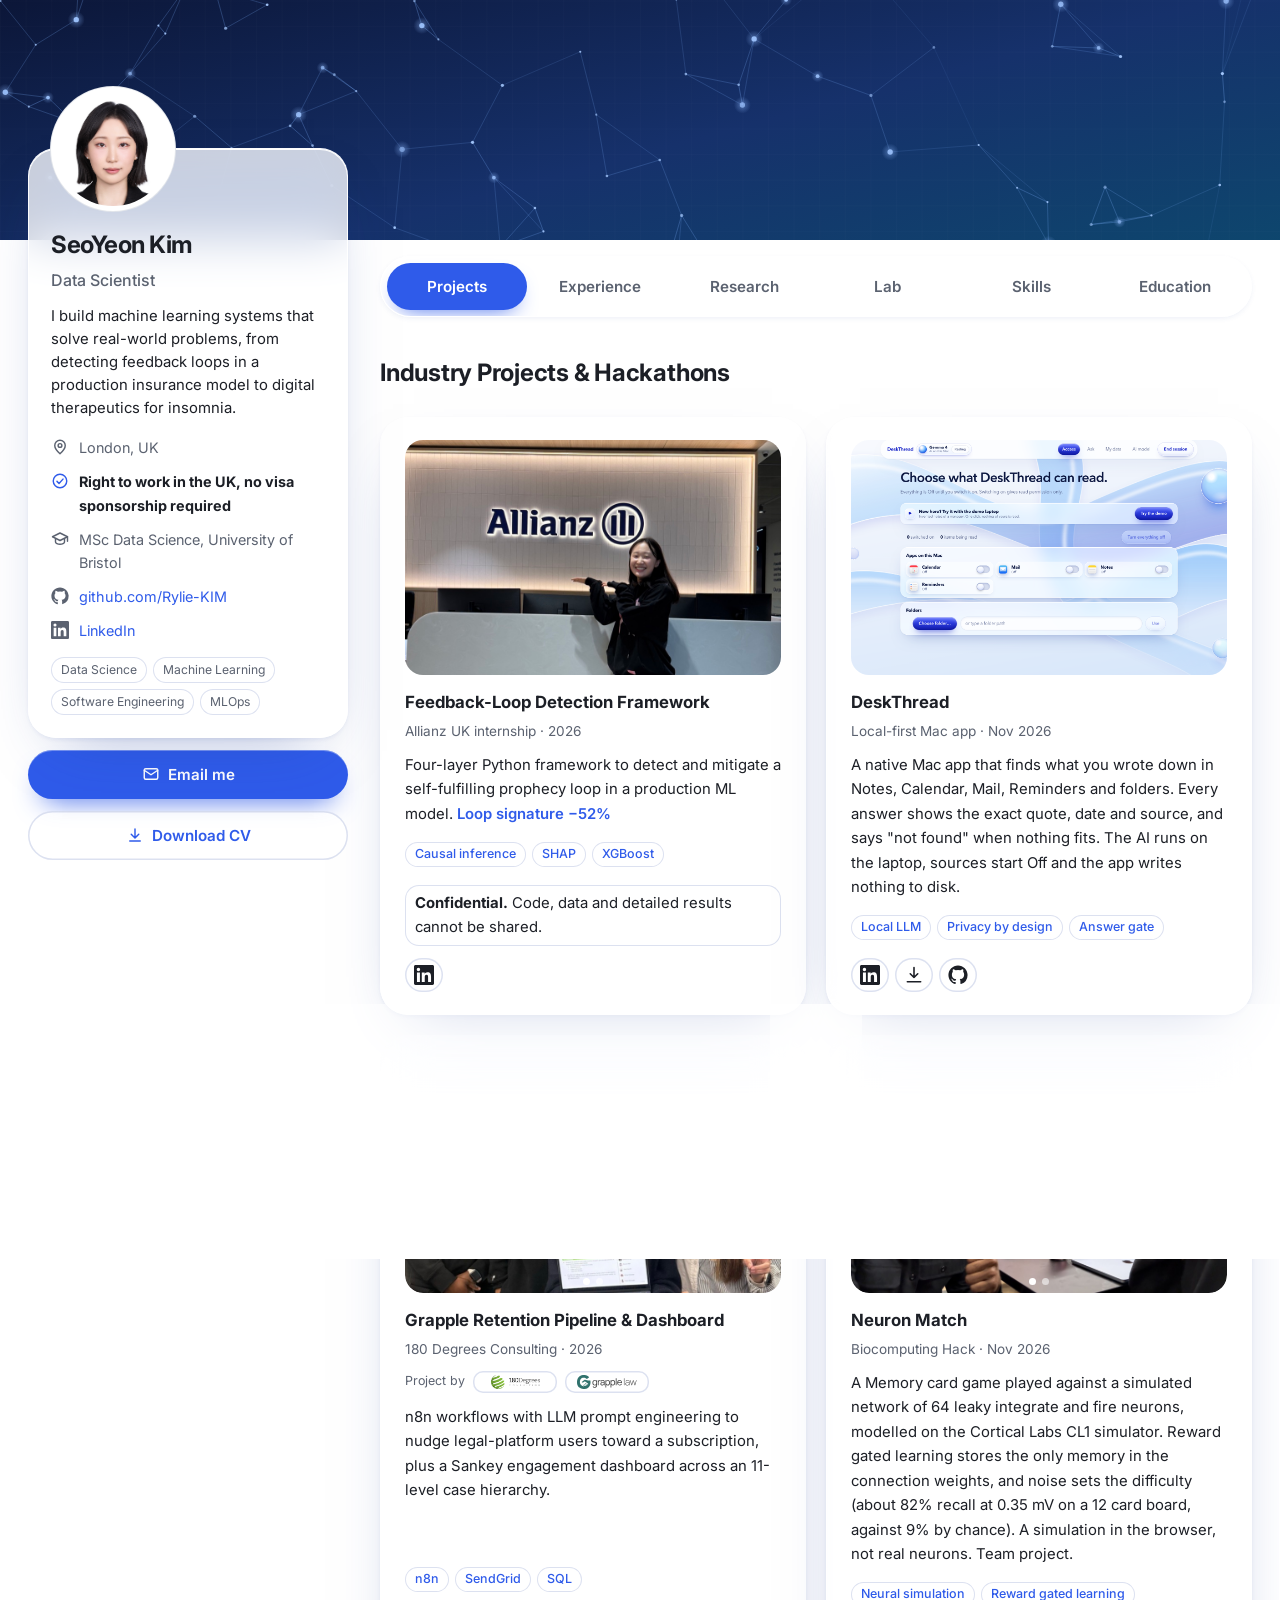
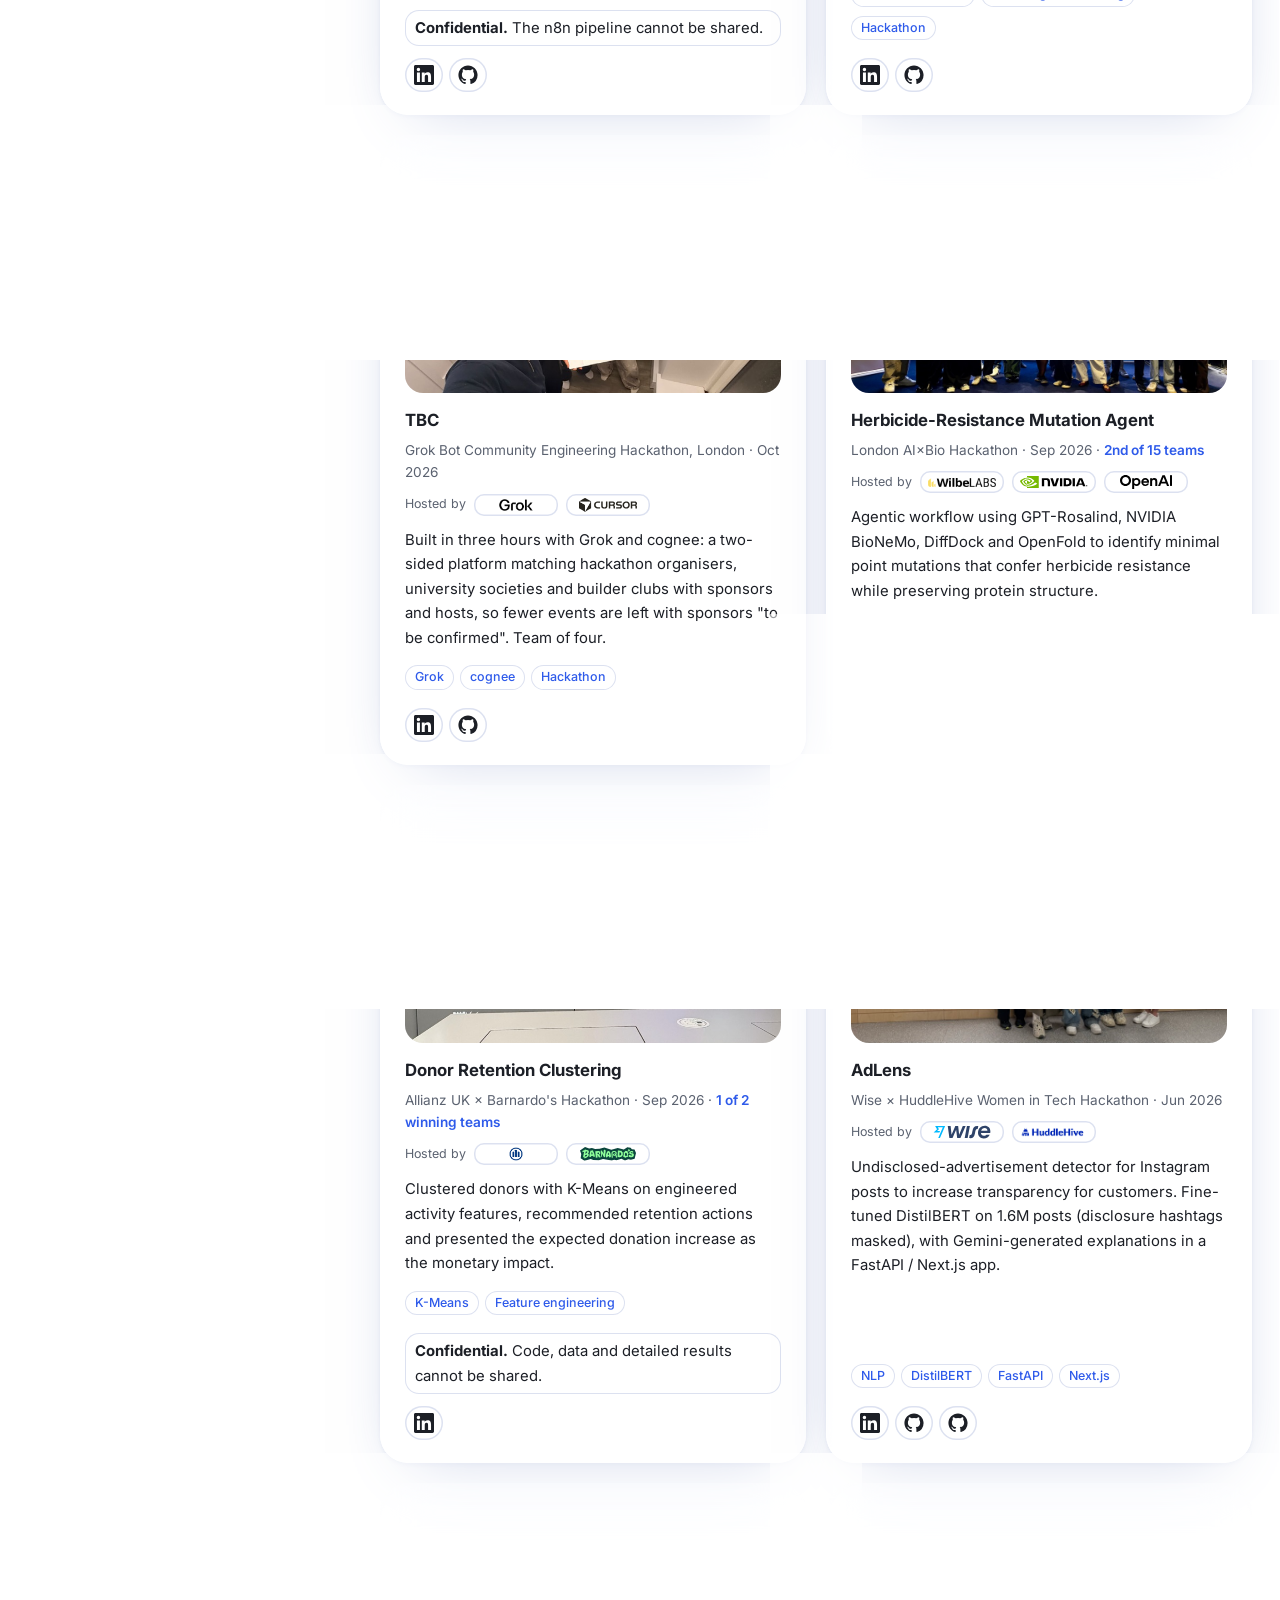
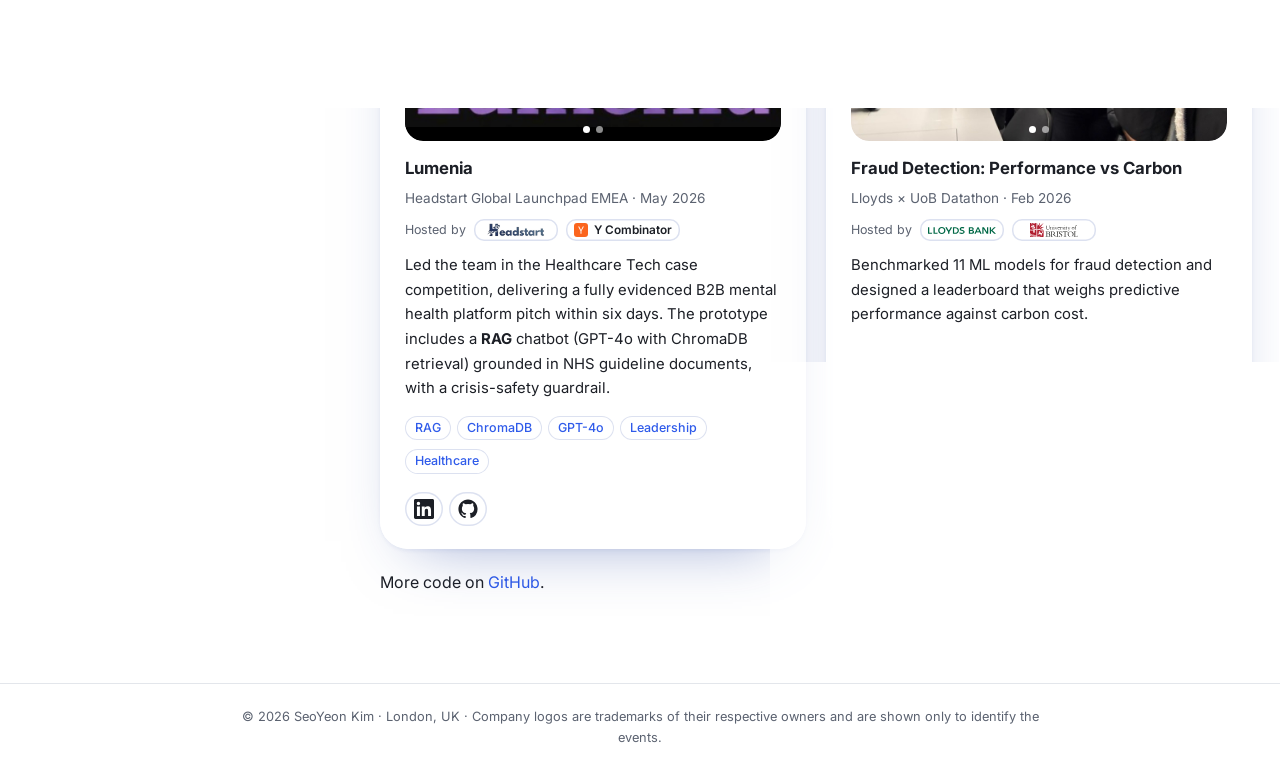
==== commit 52e3f62a: "feat: equal-width tabs, DeskThread download and GitHub links Co-Authored-By: Claude Sonnet 5.5 <nore" ====
--- a/index.html
+++ b/index.html
@@ -8,7 +8,7 @@
   <link rel="preconnect" href="https://fonts.googleapis.com">
   <link rel="preconnect" href="https://fonts.gstatic.com" crossorigin>
   <link href="https://fonts.googleapis.com/css2?family=Inter:wght@400;500;600;700&display=swap" rel="stylesheet">
-  <link rel="stylesheet" href="style.css?v=20261124glass">
+  <link rel="stylesheet" href="style.css?v=20261124tabs">
 <link rel="icon" href="favicon.ico" sizes="any">
 <link rel="icon" type="image/png" href="assets/favicon.png">
 <link rel="apple-touch-icon" href="assets/apple-touch-icon.png">
@@ -60,7 +60,7 @@
       <div class="meta">Local-first Mac app · Nov 2026</div>
       <p>A native Mac app that finds what you wrote down in Notes, Calendar, Mail, Reminders and folders. Every answer shows the exact quote, date and source, and says "not found" when nothing fits. The AI runs on the laptop, sources start Off and the app writes nothing to disk.</p>
       <div><span class="tag">Local LLM</span><span class="tag">Privacy by design</span><span class="tag">Answer gate</span></div>
-      <div class="links"><a class="ico" href="https://lnkd.in/p/efGpfuuA" title="LinkedIn post" aria-label="LinkedIn post"><svg viewBox="0 0 24 24" width="20" height="20" fill="currentColor" aria-hidden="true"><path d="M20.45 20.45h-3.56v-5.57c0-1.33-.03-3.04-1.85-3.04-1.86 0-2.14 1.45-2.14 2.95v5.66H9.34V9h3.42v1.56h.05c.48-.9 1.64-1.85 3.37-1.85 3.6 0 4.27 2.37 4.27 5.46v6.28ZM5.34 7.43a2.06 2.06 0 1 1 0-4.13 2.06 2.06 0 0 1 0 4.13ZM7.12 20.45H3.56V9h3.56v11.45ZM22.22 0H1.77C.79 0 0 .77 0 1.73v20.54C0 23.23.79 24 1.77 24h20.45c.98 0 1.78-.77 1.78-1.73V1.73C24 .77 23.2 0 22.22 0Z"/></svg></a></div>
+      <div class="links"><a class="ico" href="https://lnkd.in/p/efGpfuuA" title="LinkedIn post" aria-label="LinkedIn post"><svg viewBox="0 0 24 24" width="20" height="20" fill="currentColor" aria-hidden="true"><path d="M20.45 20.45h-3.56v-5.57c0-1.33-.03-3.04-1.85-3.04-1.86 0-2.14 1.45-2.14 2.95v5.66H9.34V9h3.42v1.56h.05c.48-.9 1.64-1.85 3.37-1.85 3.6 0 4.27 2.37 4.27 5.46v6.28ZM5.34 7.43a2.06 2.06 0 1 1 0-4.13 2.06 2.06 0 0 1 0 4.13ZM7.12 20.45H3.56V9h3.56v11.45ZM22.22 0H1.77C.79 0 0 .77 0 1.73v20.54C0 23.23.79 24 1.77 24h20.45c.98 0 1.78-.77 1.78-1.73V1.73C24 .77 23.2 0 22.22 0Z"/></svg></a><a class="ico" href="https://deskthread.vercel.app/" title="Download the app" aria-label="Download the app"><svg viewBox="0 0 24 24" width="20" height="20" fill="none" stroke="currentColor" stroke-width="1.9" stroke-linecap="round" stroke-linejoin="round" aria-hidden="true"><path d="M12 3v12m0 0-4.5-4.5M12 15l4.5-4.5M4 20h16"/></svg></a><a class="ico" href="https://github.com/Rylie-KIM/deskthread-app" title="GitHub · Project repository" aria-label="GitHub · Project repository"><svg viewBox="0 0 24 24" width="20" height="20" fill="currentColor" aria-hidden="true"><path d="M12 .5C5.65.5.5 5.65.5 12c0 5.08 3.29 9.39 7.86 10.91.58.1.79-.25.79-.56v-2c-3.2.7-3.88-1.54-3.88-1.54-.52-1.33-1.28-1.69-1.28-1.69-1.04-.71.08-.7.08-.7 1.15.08 1.76 1.18 1.76 1.18 1.03 1.76 2.69 1.25 3.35.95.1-.74.4-1.25.73-1.54-2.55-.29-5.24-1.28-5.24-5.69 0-1.26.45-2.28 1.18-3.09-.12-.29-.51-1.46.11-3.04 0 0 .97-.31 3.17 1.18a11 11 0 0 1 5.77 0c2.2-1.49 3.17-1.18 3.17-1.18.62 1.58.23 2.75.11 3.04.74.81 1.18 1.83 1.18 3.09 0 4.42-2.7 5.4-5.27 5.68.41.36.78 1.05.78 2.12v3.14c0 .31.21.67.8.56A11.5 11.5 0 0 0 23.5 12C23.5 5.65 18.35.5 12 .5Z"/></svg></a></div>
     </article>
 
     <article class="card">
--- a/style.css
+++ b/style.css
@@ -361,3 +361,7 @@
   .card, .card .links a, .btn { transition: transform .15s ease, box-shadow .15s ease; }
   .card:hover { transform: translateY(-3px); }
 }
+
+/* equal-width tab buttons */
+.subtabs { display: grid; grid-auto-flow: column; grid-auto-columns: 1fr; }
+.subtabs a { flex: none; justify-content: center; }
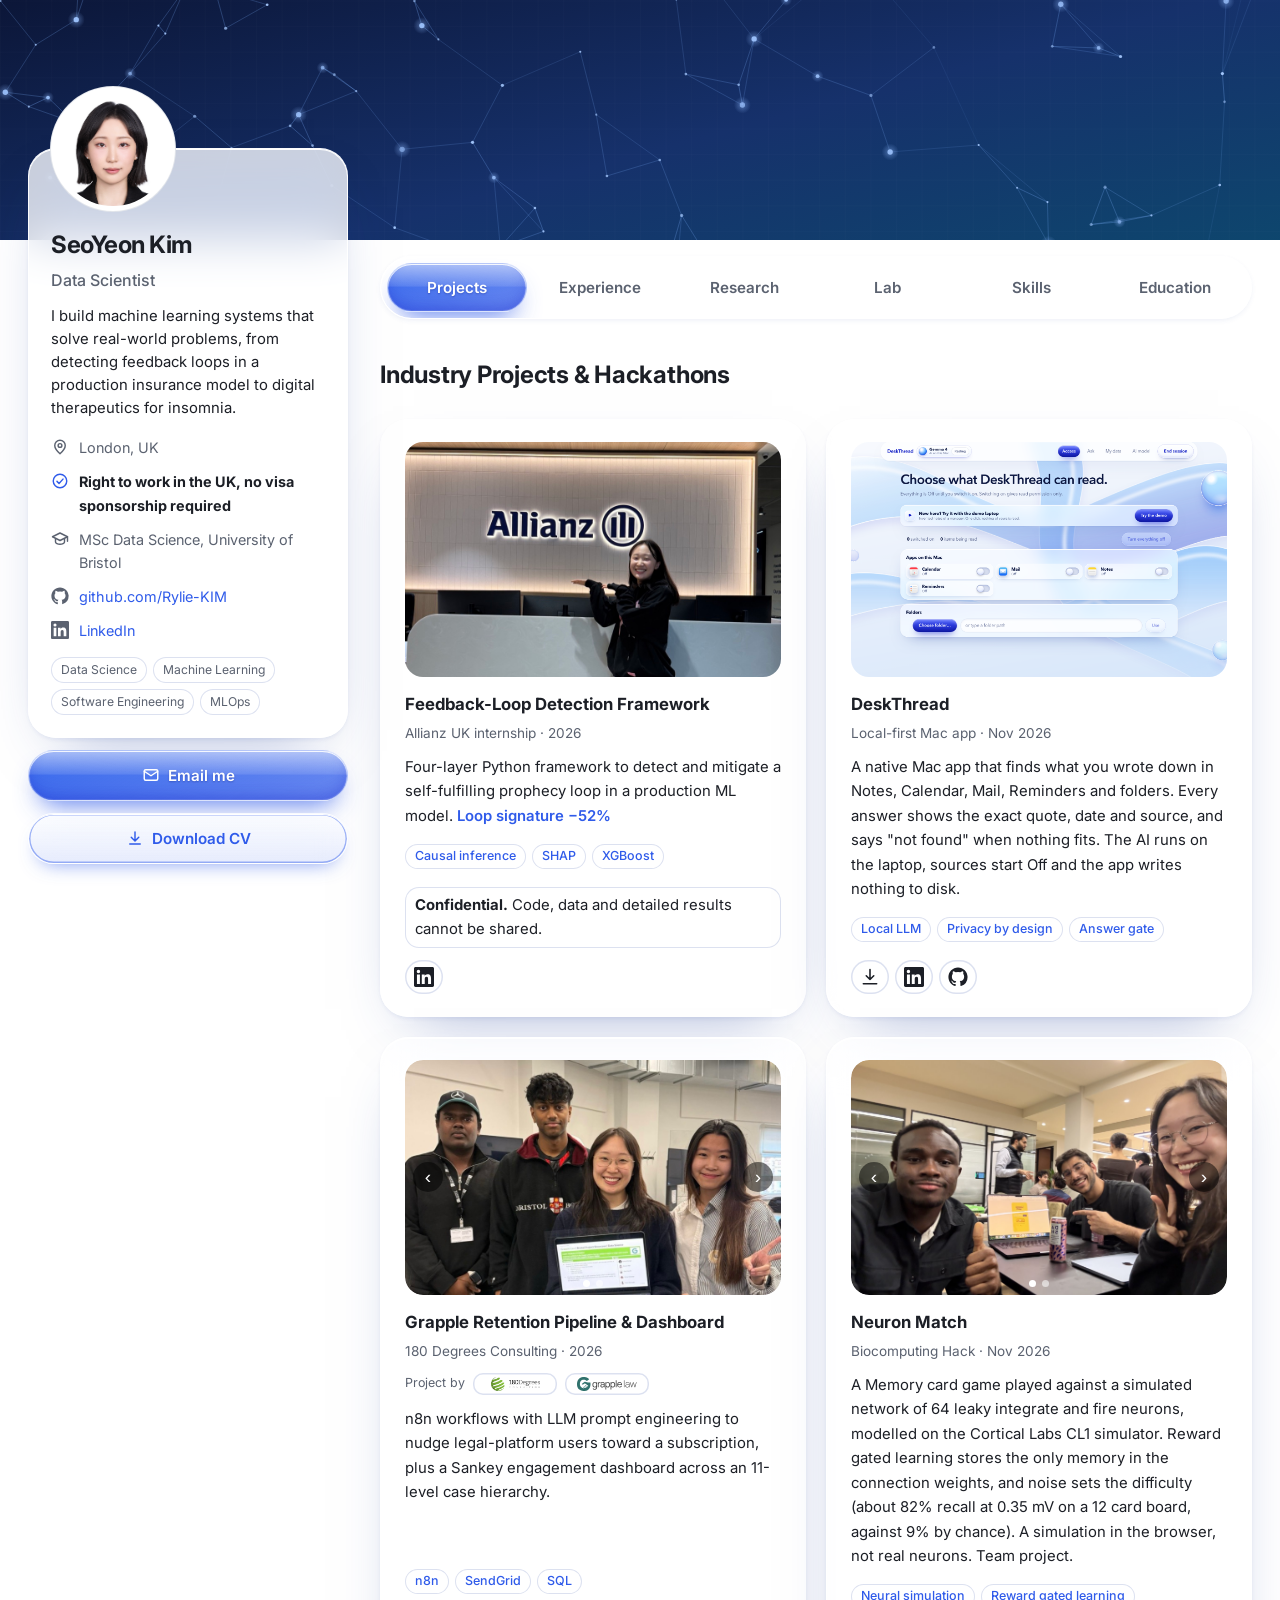
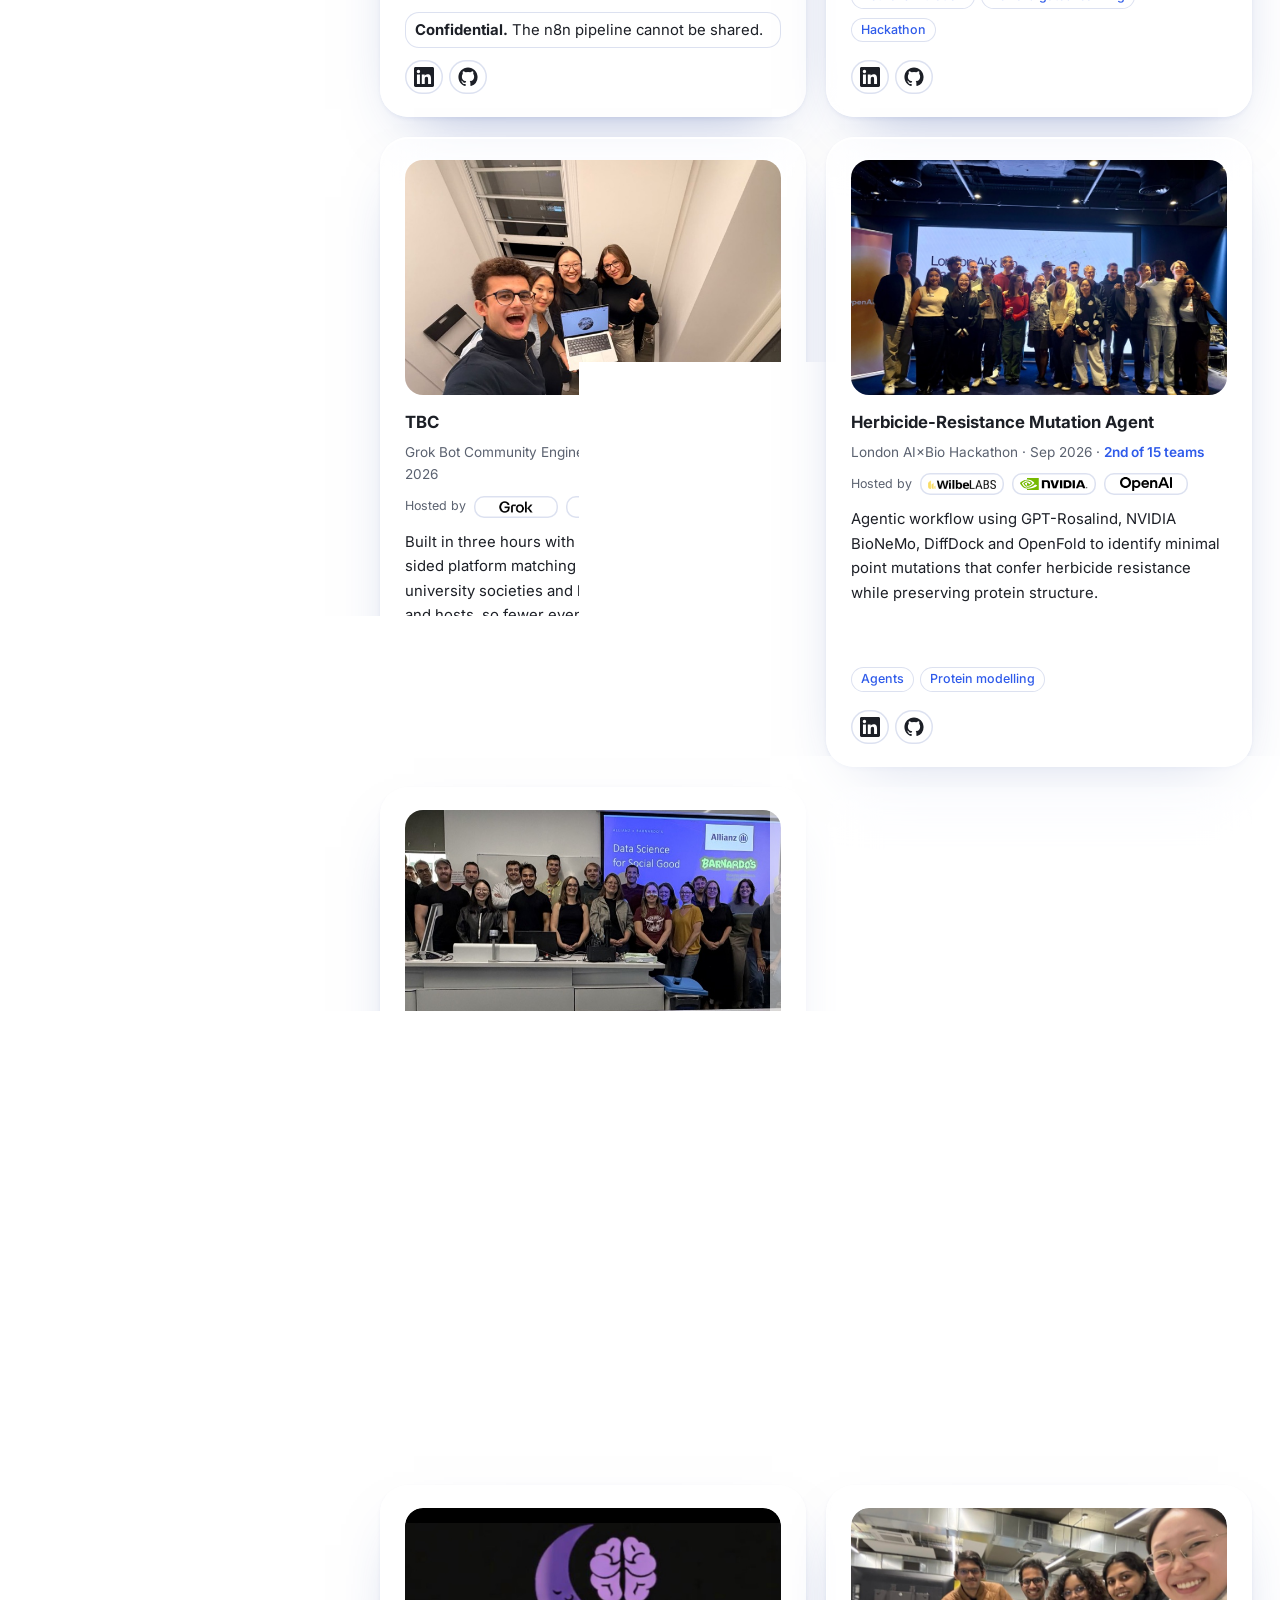
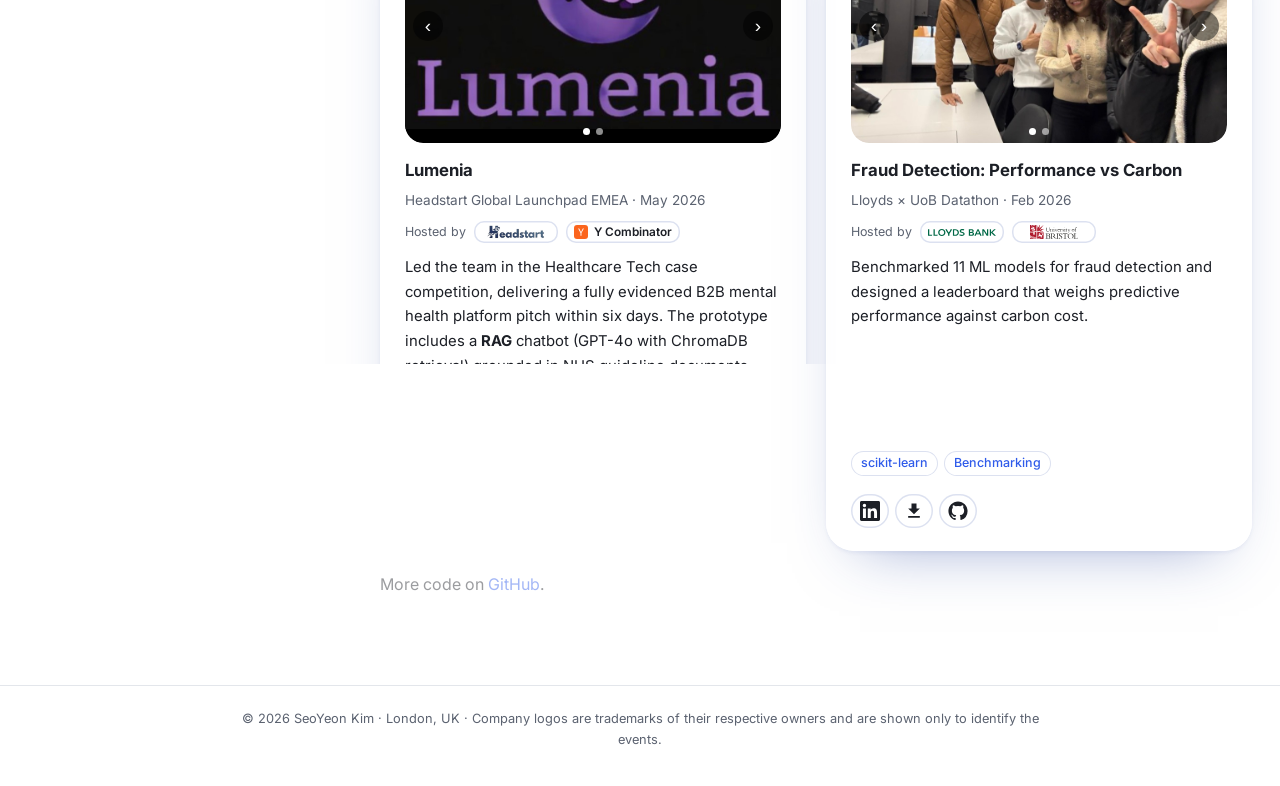
==== commit d91e572c: "style: glassier blue buttons; order card icons download, LinkedIn, GitHub Co-Authored-By: Claude Son" ====
--- a/index.html
+++ b/index.html
@@ -8,7 +8,7 @@
   <link rel="preconnect" href="https://fonts.googleapis.com">
   <link rel="preconnect" href="https://fonts.gstatic.com" crossorigin>
   <link href="https://fonts.googleapis.com/css2?family=Inter:wght@400;500;600;700&display=swap" rel="stylesheet">
-  <link rel="stylesheet" href="style.css?v=20261124tabs">
+  <link rel="stylesheet" href="style.css?v=20261124blue">
 <link rel="icon" href="favicon.ico" sizes="any">
 <link rel="icon" type="image/png" href="assets/favicon.png">
 <link rel="apple-touch-icon" href="assets/apple-touch-icon.png">
@@ -60,7 +60,7 @@
       <div class="meta">Local-first Mac app · Nov 2026</div>
       <p>A native Mac app that finds what you wrote down in Notes, Calendar, Mail, Reminders and folders. Every answer shows the exact quote, date and source, and says "not found" when nothing fits. The AI runs on the laptop, sources start Off and the app writes nothing to disk.</p>
       <div><span class="tag">Local LLM</span><span class="tag">Privacy by design</span><span class="tag">Answer gate</span></div>
-      <div class="links"><a class="ico" href="https://lnkd.in/p/efGpfuuA" title="LinkedIn post" aria-label="LinkedIn post"><svg viewBox="0 0 24 24" width="20" height="20" fill="currentColor" aria-hidden="true"><path d="M20.45 20.45h-3.56v-5.57c0-1.33-.03-3.04-1.85-3.04-1.86 0-2.14 1.45-2.14 2.95v5.66H9.34V9h3.42v1.56h.05c.48-.9 1.64-1.85 3.37-1.85 3.6 0 4.27 2.37 4.27 5.46v6.28ZM5.34 7.43a2.06 2.06 0 1 1 0-4.13 2.06 2.06 0 0 1 0 4.13ZM7.12 20.45H3.56V9h3.56v11.45ZM22.22 0H1.77C.79 0 0 .77 0 1.73v20.54C0 23.23.79 24 1.77 24h20.45c.98 0 1.78-.77 1.78-1.73V1.73C24 .77 23.2 0 22.22 0Z"/></svg></a><a class="ico" href="https://deskthread.vercel.app/" title="Download the app" aria-label="Download the app"><svg viewBox="0 0 24 24" width="20" height="20" fill="none" stroke="currentColor" stroke-width="1.9" stroke-linecap="round" stroke-linejoin="round" aria-hidden="true"><path d="M12 3v12m0 0-4.5-4.5M12 15l4.5-4.5M4 20h16"/></svg></a><a class="ico" href="https://github.com/Rylie-KIM/deskthread-app" title="GitHub · Project repository" aria-label="GitHub · Project repository"><svg viewBox="0 0 24 24" width="20" height="20" fill="currentColor" aria-hidden="true"><path d="M12 .5C5.65.5.5 5.65.5 12c0 5.08 3.29 9.39 7.86 10.91.58.1.79-.25.79-.56v-2c-3.2.7-3.88-1.54-3.88-1.54-.52-1.33-1.28-1.69-1.28-1.69-1.04-.71.08-.7.08-.7 1.15.08 1.76 1.18 1.76 1.18 1.03 1.76 2.69 1.25 3.35.95.1-.74.4-1.25.73-1.54-2.55-.29-5.24-1.28-5.24-5.69 0-1.26.45-2.28 1.18-3.09-.12-.29-.51-1.46.11-3.04 0 0 .97-.31 3.17 1.18a11 11 0 0 1 5.77 0c2.2-1.49 3.17-1.18 3.17-1.18.62 1.58.23 2.75.11 3.04.74.81 1.18 1.83 1.18 3.09 0 4.42-2.7 5.4-5.27 5.68.41.36.78 1.05.78 2.12v3.14c0 .31.21.67.8.56A11.5 11.5 0 0 0 23.5 12C23.5 5.65 18.35.5 12 .5Z"/></svg></a></div>
+      <div class="links"><a class="ico" href="https://deskthread.vercel.app/" title="Download the app" aria-label="Download the app"><svg viewBox="0 0 24 24" width="20" height="20" fill="none" stroke="currentColor" stroke-width="1.9" stroke-linecap="round" stroke-linejoin="round" aria-hidden="true"><path d="M12 3v12m0 0-4.5-4.5M12 15l4.5-4.5M4 20h16"/></svg></a><a class="ico" href="https://lnkd.in/p/efGpfuuA" title="LinkedIn post" aria-label="LinkedIn post"><svg viewBox="0 0 24 24" width="20" height="20" fill="currentColor" aria-hidden="true"><path d="M20.45 20.45h-3.56v-5.57c0-1.33-.03-3.04-1.85-3.04-1.86 0-2.14 1.45-2.14 2.95v5.66H9.34V9h3.42v1.56h.05c.48-.9 1.64-1.85 3.37-1.85 3.6 0 4.27 2.37 4.27 5.46v6.28ZM5.34 7.43a2.06 2.06 0 1 1 0-4.13 2.06 2.06 0 0 1 0 4.13ZM7.12 20.45H3.56V9h3.56v11.45ZM22.22 0H1.77C.79 0 0 .77 0 1.73v20.54C0 23.23.79 24 1.77 24h20.45c.98 0 1.78-.77 1.78-1.73V1.73C24 .77 23.2 0 22.22 0Z"/></svg></a><a class="ico" href="https://github.com/Rylie-KIM/deskthread-app" title="GitHub · Project repository" aria-label="GitHub · Project repository"><svg viewBox="0 0 24 24" width="20" height="20" fill="currentColor" aria-hidden="true"><path d="M12 .5C5.65.5.5 5.65.5 12c0 5.08 3.29 9.39 7.86 10.91.58.1.79-.25.79-.56v-2c-3.2.7-3.88-1.54-3.88-1.54-.52-1.33-1.28-1.69-1.28-1.69-1.04-.71.08-.7.08-.7 1.15.08 1.76 1.18 1.76 1.18 1.03 1.76 2.69 1.25 3.35.95.1-.74.4-1.25.73-1.54-2.55-.29-5.24-1.28-5.24-5.69 0-1.26.45-2.28 1.18-3.09-.12-.29-.51-1.46.11-3.04 0 0 .97-.31 3.17 1.18a11 11 0 0 1 5.77 0c2.2-1.49 3.17-1.18 3.17-1.18.62 1.58.23 2.75.11 3.04.74.81 1.18 1.83 1.18 3.09 0 4.42-2.7 5.4-5.27 5.68.41.36.78 1.05.78 2.12v3.14c0 .31.21.67.8.56A11.5 11.5 0 0 0 23.5 12C23.5 5.65 18.35.5 12 .5Z"/></svg></a></div>
     </article>
 
     <article class="card">
--- a/style.css
+++ b/style.css
@@ -365,3 +365,22 @@
 /* equal-width tab buttons */
 .subtabs { display: grid; grid-auto-flow: column; grid-auto-columns: 1fr; }
 .subtabs a { flex: none; justify-content: center; }
+
+/* ===== glassier blue buttons ===== */
+.subtabs a.on, .btn.primary, .pbtn.primary {
+  position: relative; overflow: hidden; color: #fff; border: 1px solid rgba(255, 255, 255, .55);
+  background:
+    linear-gradient(180deg, rgba(255, 255, 255, .55) 0%, rgba(255, 255, 255, .12) 46%, rgba(255, 255, 255, 0) 50%),
+    linear-gradient(150deg, color-mix(in srgb, var(--accent) 88%, #8ad8ff) 0%, color-mix(in srgb, var(--accent) 72%, transparent) 100%);
+  -webkit-backdrop-filter: blur(14px) saturate(180%); backdrop-filter: blur(14px) saturate(180%);
+  box-shadow: inset 0 1px 0 rgba(255, 255, 255, .85), inset 0 -10px 18px -8px rgba(10, 23, 196, .45),
+    inset 0 0 0 1px rgba(255, 255, 255, .18), 0 14px 26px -12px color-mix(in srgb, var(--accent) 85%, transparent);
+  text-shadow: 0 1px 2px rgba(10, 23, 120, .35);
+}
+.pbtn:not(.primary) {
+  background: linear-gradient(180deg, rgba(255, 255, 255, .7), color-mix(in srgb, var(--accent) 12%, rgba(255, 255, 255, .35)));
+  -webkit-backdrop-filter: blur(14px) saturate(180%); backdrop-filter: blur(14px) saturate(180%);
+  border: 1px solid rgba(255, 255, 255, .8);
+  box-shadow: inset 0 1px 0 #fff, inset 0 0 0 1.5px color-mix(in srgb, var(--accent) 45%, transparent), 0 10px 20px -12px color-mix(in srgb, var(--accent) 70%, transparent);
+}
+.btn.primary:hover, .pbtn.primary:hover { filter: brightness(1.08) saturate(1.1); }
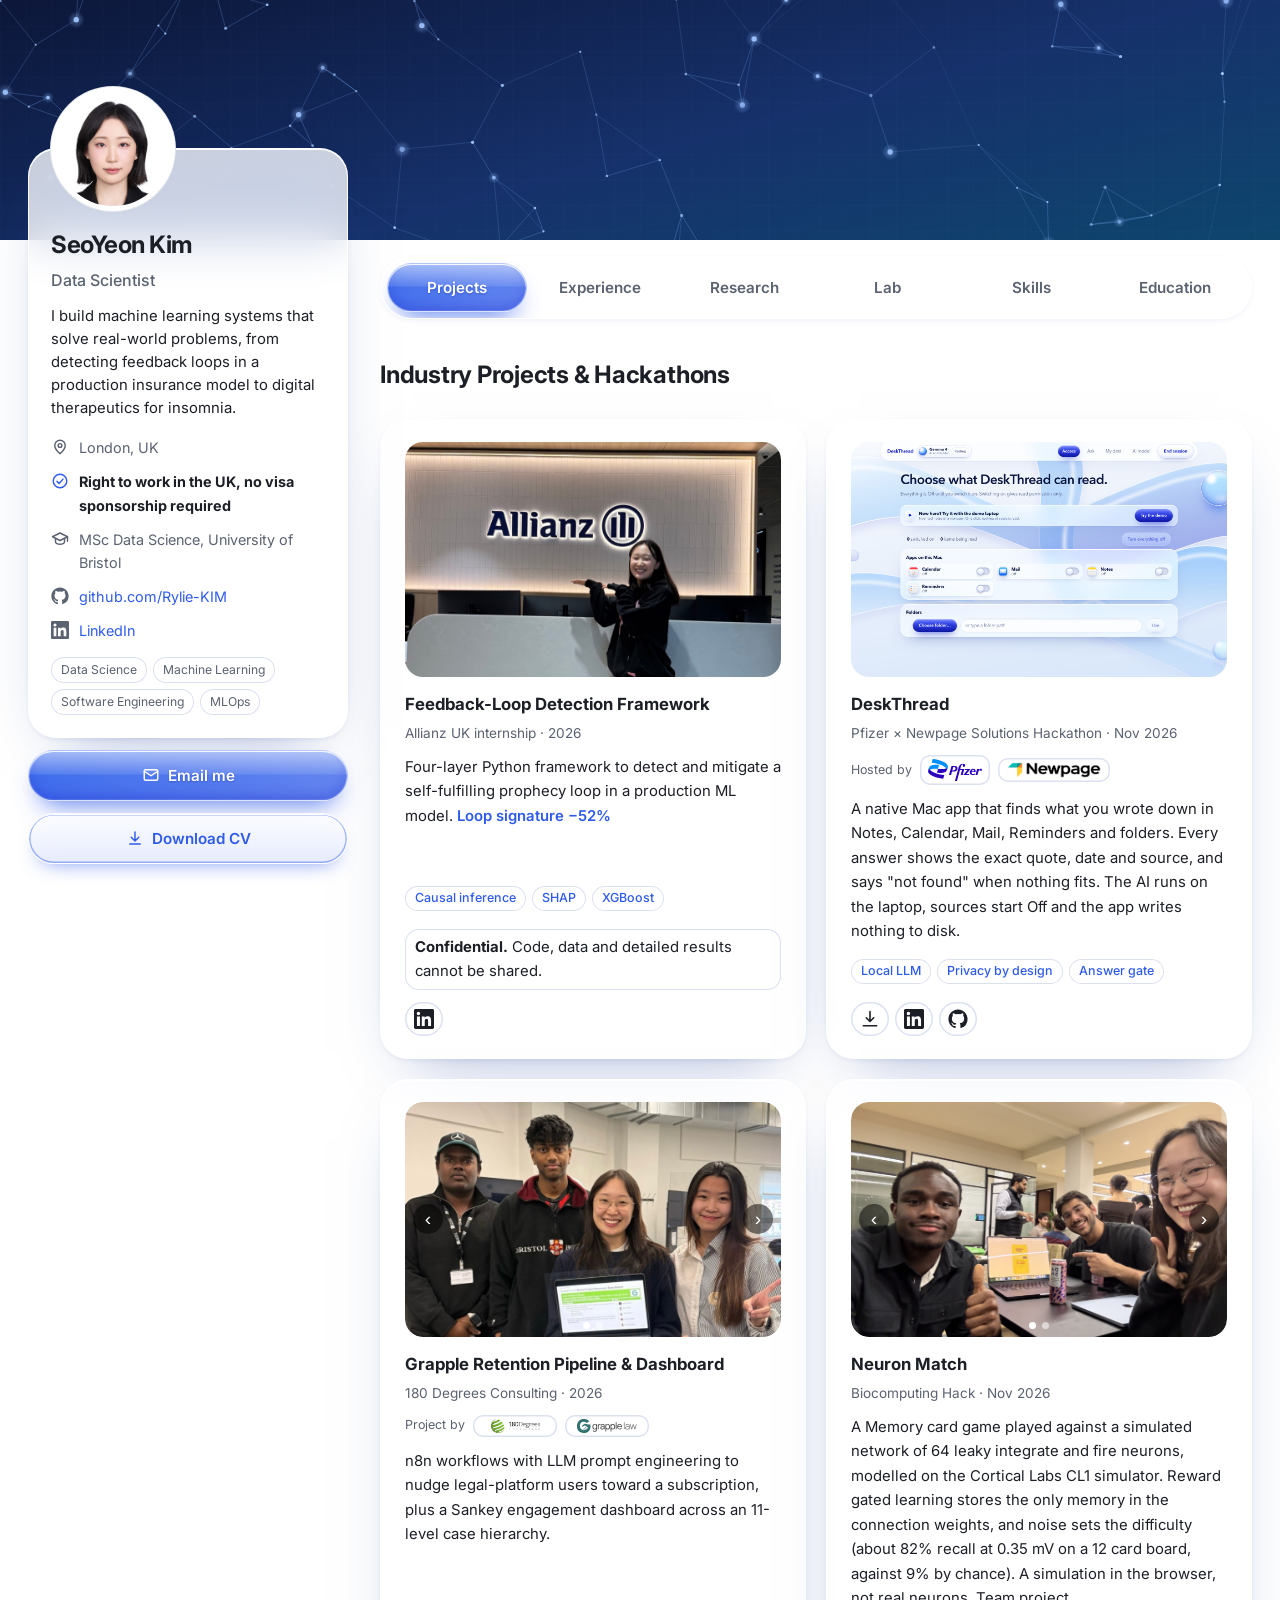
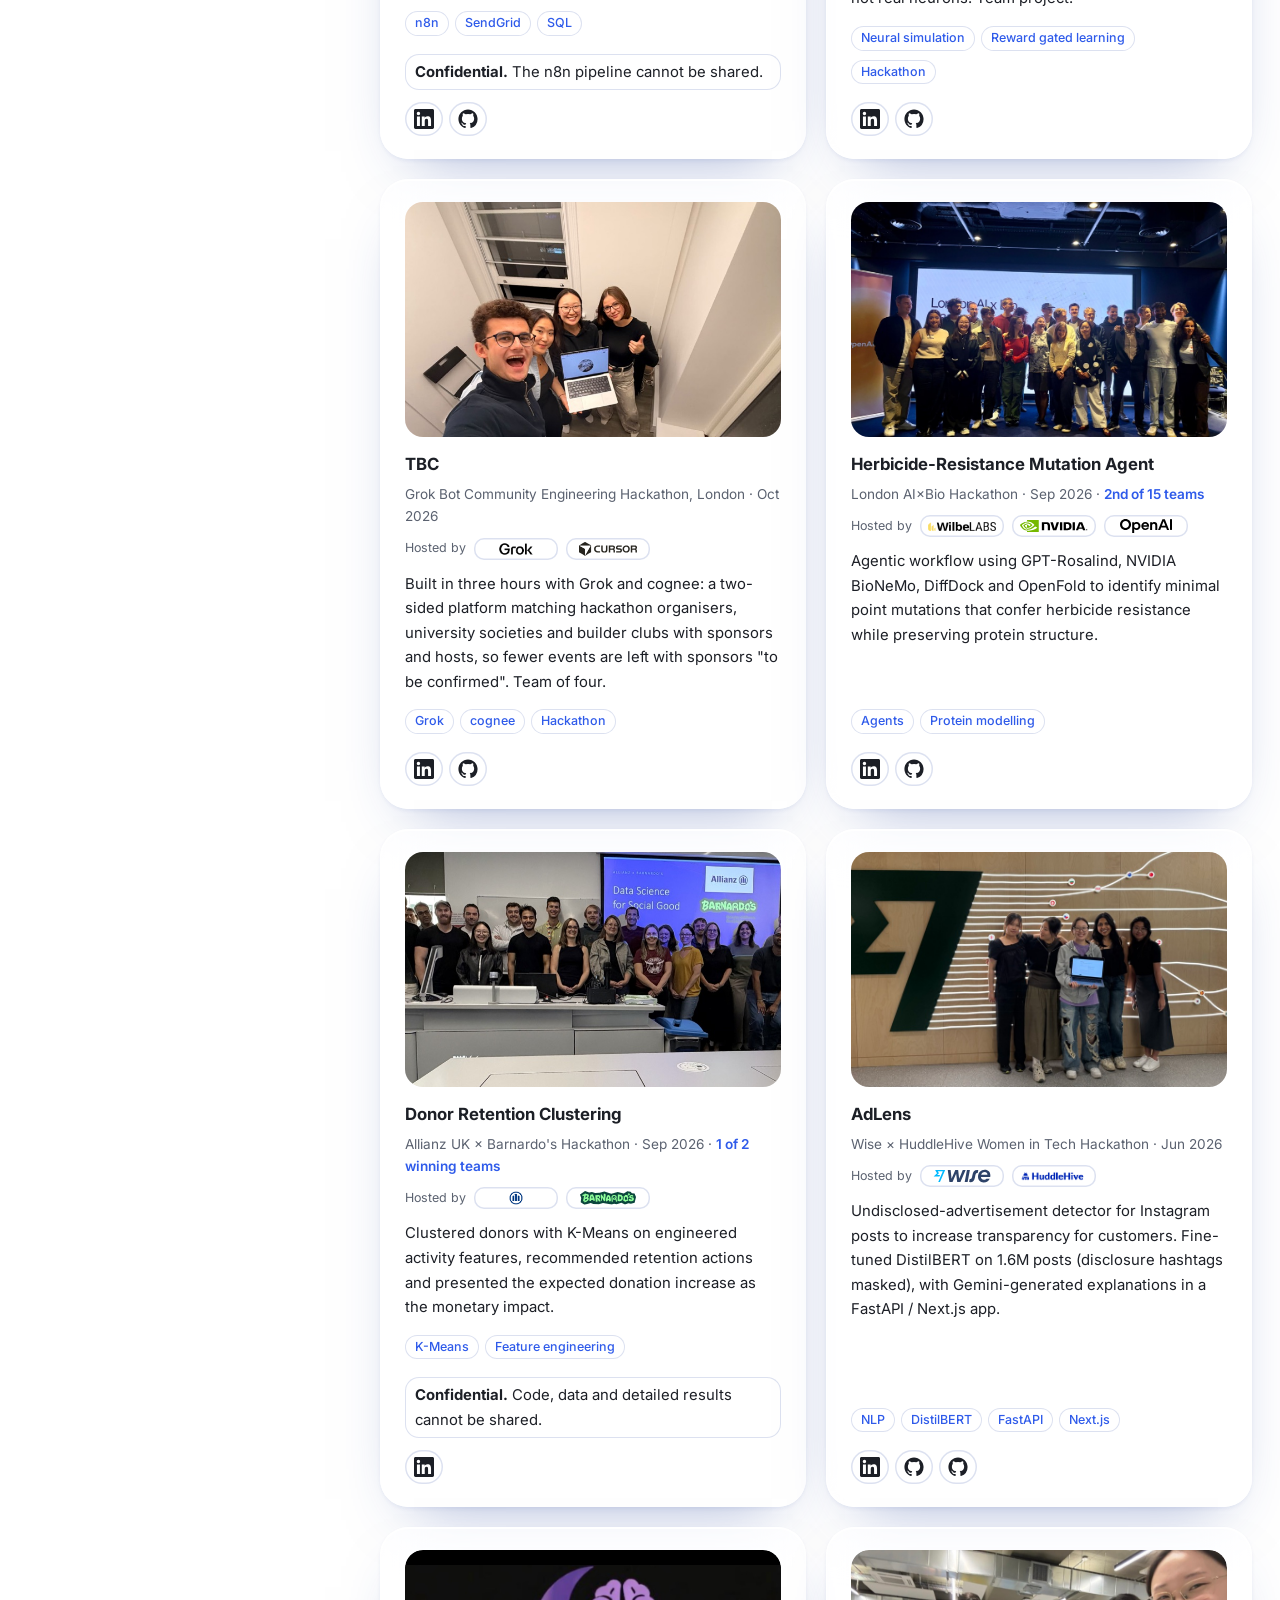
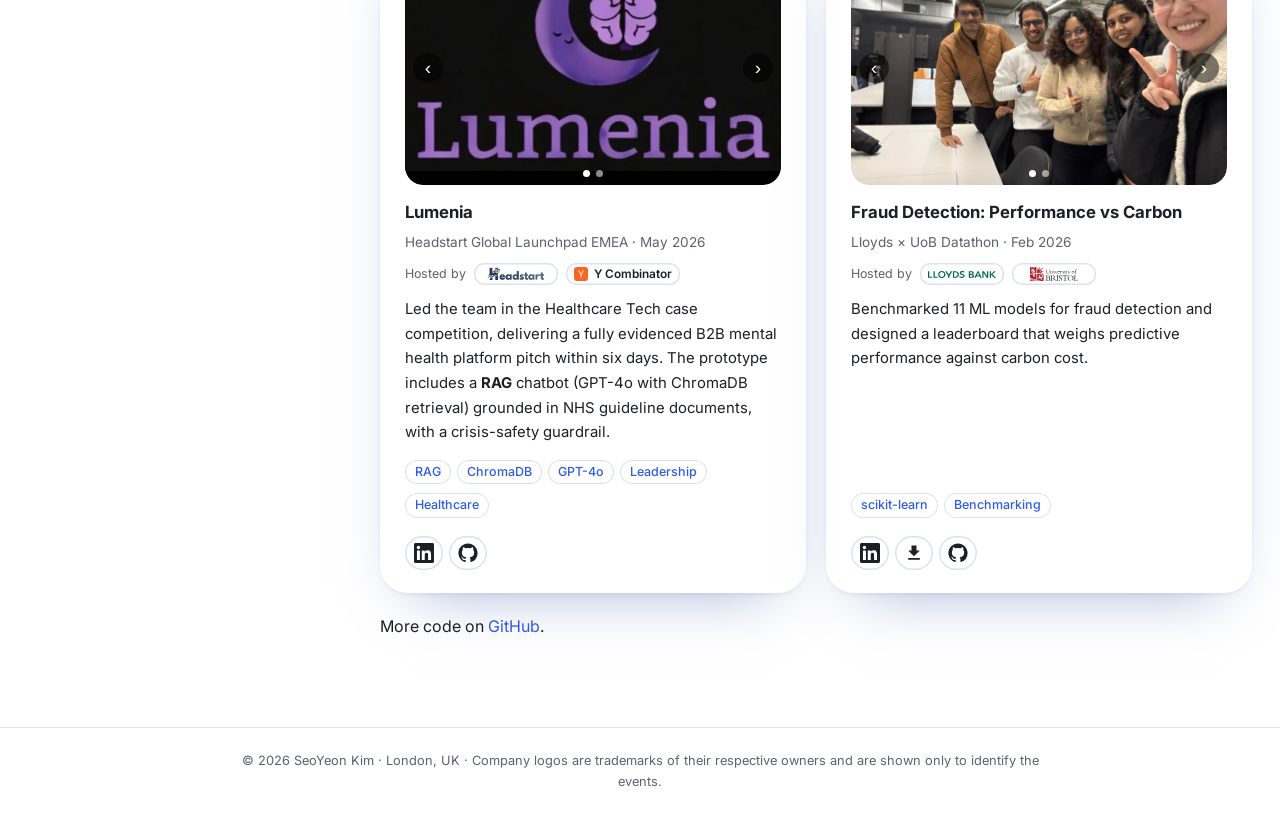
==== commit ed896785: "feat: add Pfizer and Newpage Solutions logos to DeskThread card Co-Authored-By: Claude Sonnet 5.5 <n" ====
--- a/index.html
+++ b/index.html
@@ -57,7 +57,8 @@
     <article class="card">
       <img class="thumb" src="assets/projects/deskthread.png" alt="DeskThread: choose what the app may read" loading="lazy">
       <h3>DeskThread</h3>
-      <div class="meta">Local-first Mac app · Nov 2026</div>
+      <div class="meta">Pfizer × Newpage Solutions Hackathon · Nov 2026</div>
+      <div class="sponsors"><span>Hosted by</span><span class="logo"><img src="assets/logos/pfizer.svg" alt="Pfizer" loading="lazy" style="width:auto;height:22px"></span><span class="logo"><img src="assets/logos/newpage.png" alt="Newpage Solutions" loading="lazy" style="width:96px;height:16px"></span></div>
       <p>A native Mac app that finds what you wrote down in Notes, Calendar, Mail, Reminders and folders. Every answer shows the exact quote, date and source, and says "not found" when nothing fits. The AI runs on the laptop, sources start Off and the app writes nothing to disk.</p>
       <div><span class="tag">Local LLM</span><span class="tag">Privacy by design</span><span class="tag">Answer gate</span></div>
       <div class="links"><a class="ico" href="https://deskthread.vercel.app/" title="Download the app" aria-label="Download the app"><svg viewBox="0 0 24 24" width="20" height="20" fill="none" stroke="currentColor" stroke-width="1.9" stroke-linecap="round" stroke-linejoin="round" aria-hidden="true"><path d="M12 3v12m0 0-4.5-4.5M12 15l4.5-4.5M4 20h16"/></svg></a><a class="ico" href="https://lnkd.in/p/efGpfuuA" title="LinkedIn post" aria-label="LinkedIn post"><svg viewBox="0 0 24 24" width="20" height="20" fill="currentColor" aria-hidden="true"><path d="M20.45 20.45h-3.56v-5.57c0-1.33-.03-3.04-1.85-3.04-1.86 0-2.14 1.45-2.14 2.95v5.66H9.34V9h3.42v1.56h.05c.48-.9 1.64-1.85 3.37-1.85 3.6 0 4.27 2.37 4.27 5.46v6.28ZM5.34 7.43a2.06 2.06 0 1 1 0-4.13 2.06 2.06 0 0 1 0 4.13ZM7.12 20.45H3.56V9h3.56v11.45ZM22.22 0H1.77C.79 0 0 .77 0 1.73v20.54C0 23.23.79 24 1.77 24h20.45c.98 0 1.78-.77 1.78-1.73V1.73C24 .77 23.2 0 22.22 0Z"/></svg></a><a class="ico" href="https://github.com/Rylie-KIM/deskthread-app" title="GitHub · Project repository" aria-label="GitHub · Project repository"><svg viewBox="0 0 24 24" width="20" height="20" fill="currentColor" aria-hidden="true"><path d="M12 .5C5.65.5.5 5.65.5 12c0 5.08 3.29 9.39 7.86 10.91.58.1.79-.25.79-.56v-2c-3.2.7-3.88-1.54-3.88-1.54-.52-1.33-1.28-1.69-1.28-1.69-1.04-.71.08-.7.08-.7 1.15.08 1.76 1.18 1.76 1.18 1.03 1.76 2.69 1.25 3.35.95.1-.74.4-1.25.73-1.54-2.55-.29-5.24-1.28-5.24-5.69 0-1.26.45-2.28 1.18-3.09-.12-.29-.51-1.46.11-3.04 0 0 .97-.31 3.17 1.18a11 11 0 0 1 5.77 0c2.2-1.49 3.17-1.18 3.17-1.18.62 1.58.23 2.75.11 3.04.74.81 1.18 1.83 1.18 3.09 0 4.42-2.7 5.4-5.27 5.68.41.36.78 1.05.78 2.12v3.14c0 .31.21.67.8.56A11.5 11.5 0 0 0 23.5 12C23.5 5.65 18.35.5 12 .5Z"/></svg></a></div>
